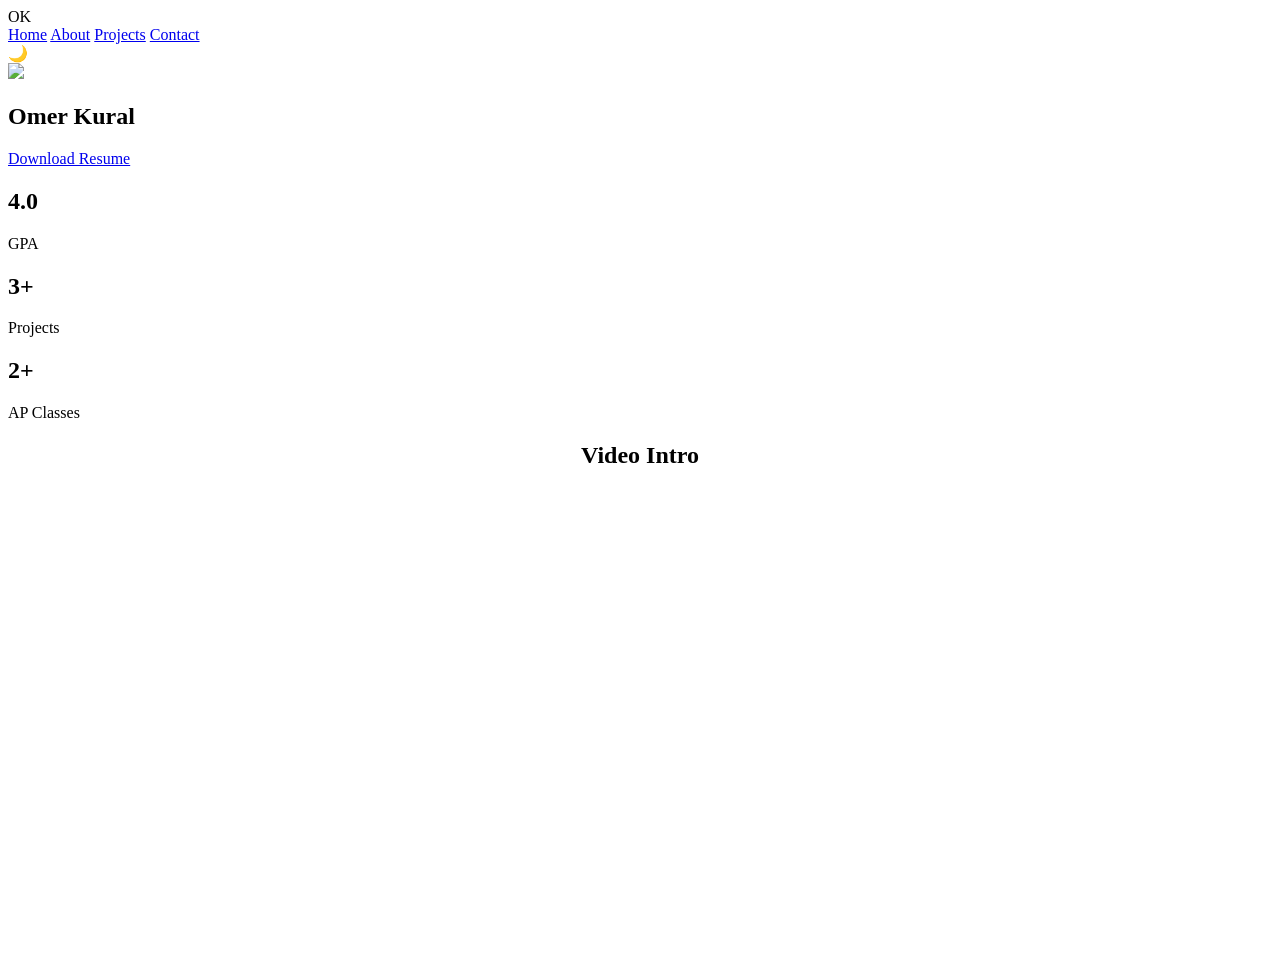
==== index.html @ bfbc369b "Create index.html" ====
<!DOCTYPE html>
<html lang="en">
<head>
<meta charset="UTF-8">
<meta name="viewport" content="width=device-width, initial-scale=1.0">
<title>Omer Kural | Portfolio</title>
<link rel="stylesheet" href="style.css">
<script src="https://cdn.jsdelivr.net/npm/chart.js"></script>
</head>

<body>

<nav>
  <div class="logo">OK</div>
  <div class="links">
    <a href="index.html">Home</a>
    <a href="about.html">About</a>
    <a href="projects.html">Projects</a>
    <a href="contact.html">Contact</a>
  </div>
  <div class="toggle" onclick="toggleMode()">🌙</div>
</nav>

<section class="hero">
  <img src="https://via.placeholder.com/150">
  <h1>Omer Kural</h1>
  <p id="typing"></p>
  <a href="resume.pdf" class="btn">Download Resume</a>
</section>

<section class="parallax"></section>

<section class="stats">
  <div><h2>4.0</h2><p>GPA</p></div>
  <div><h2>3+</h2><p>Projects</p></div>
  <div><h2>2+</h2><p>AP Classes</p></div>
</section>

<section>
  <h2 style="text-align:center;">Video Intro</h2>
  <div style="display:flex; justify-content:center;">
    <iframe width="560" height="315" src="https://www.youtube.com/embed/YOUR_VIDEO_ID" frameborder="0" allowfullscreen></iframe>
  </div>
</section>

<section>
  <canvas id="chart"></canvas>
</section>

<script src="script.js"></script>
</body>
</html>
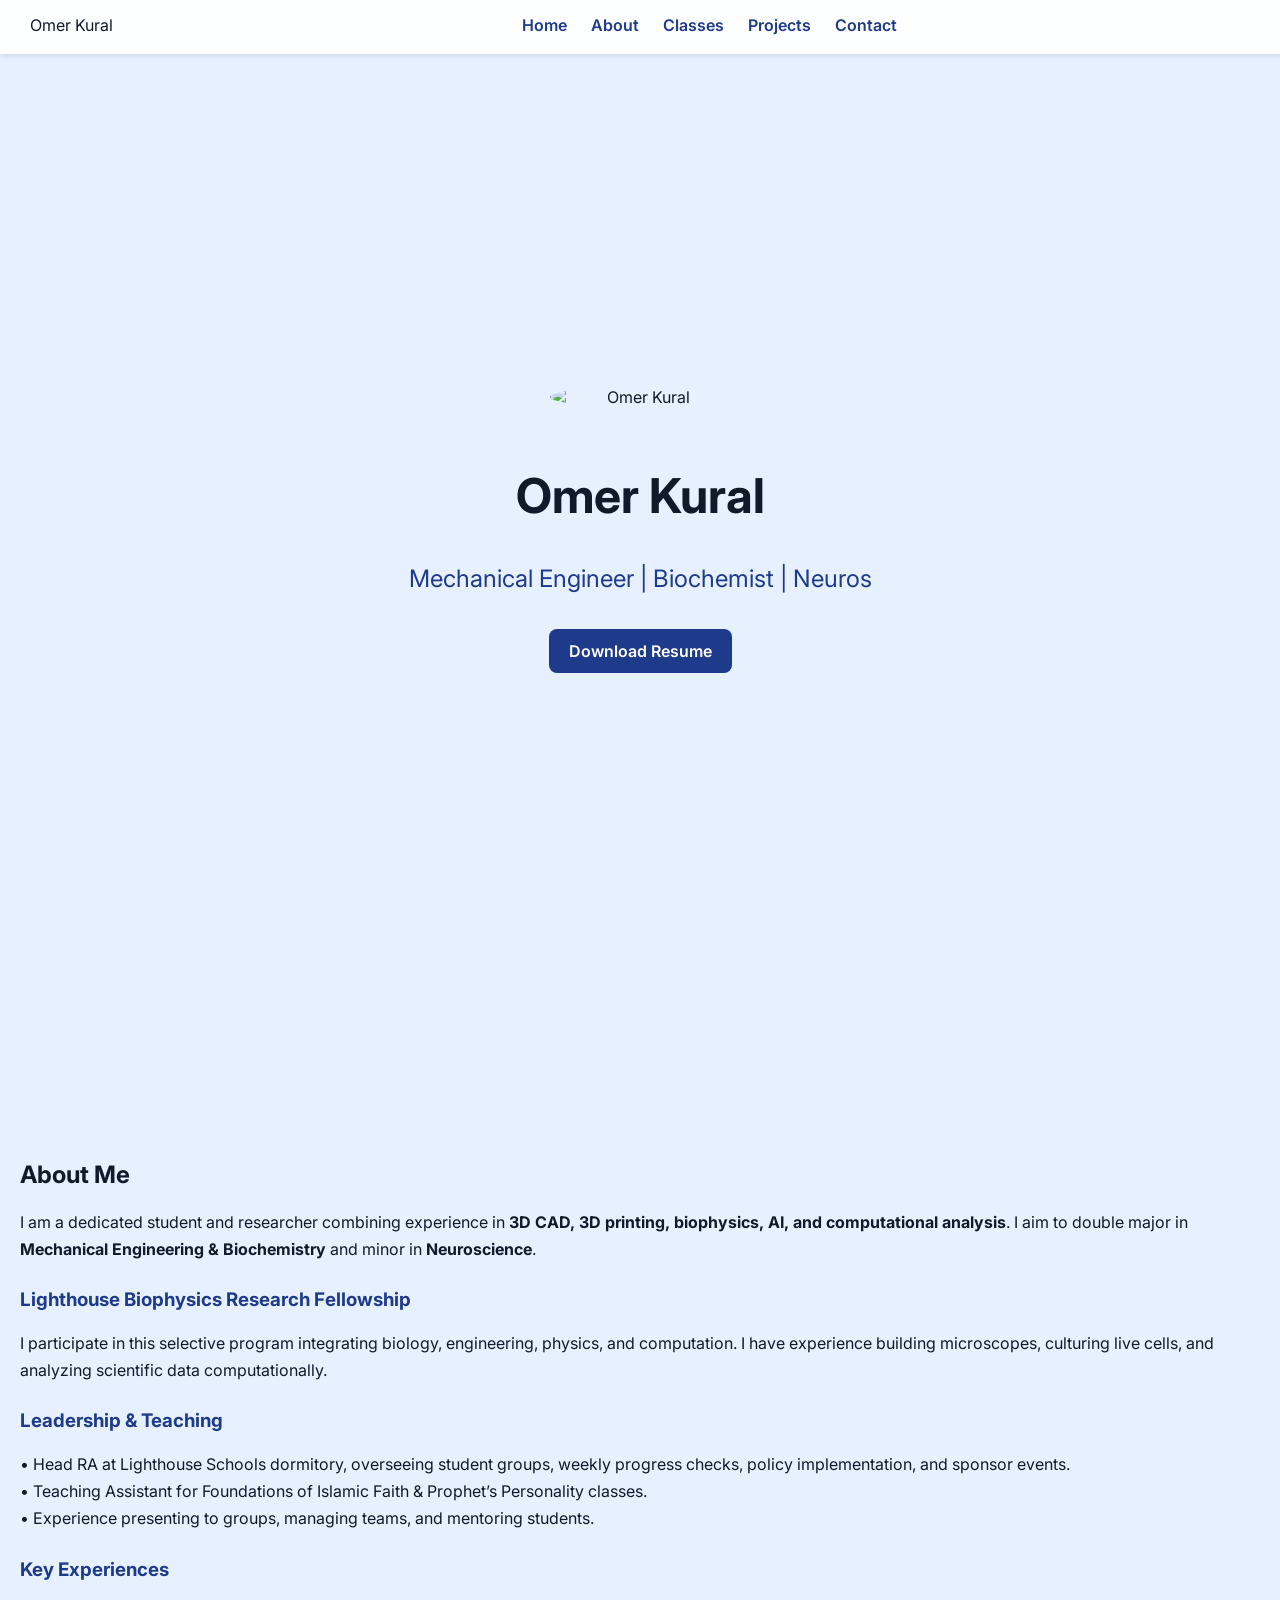
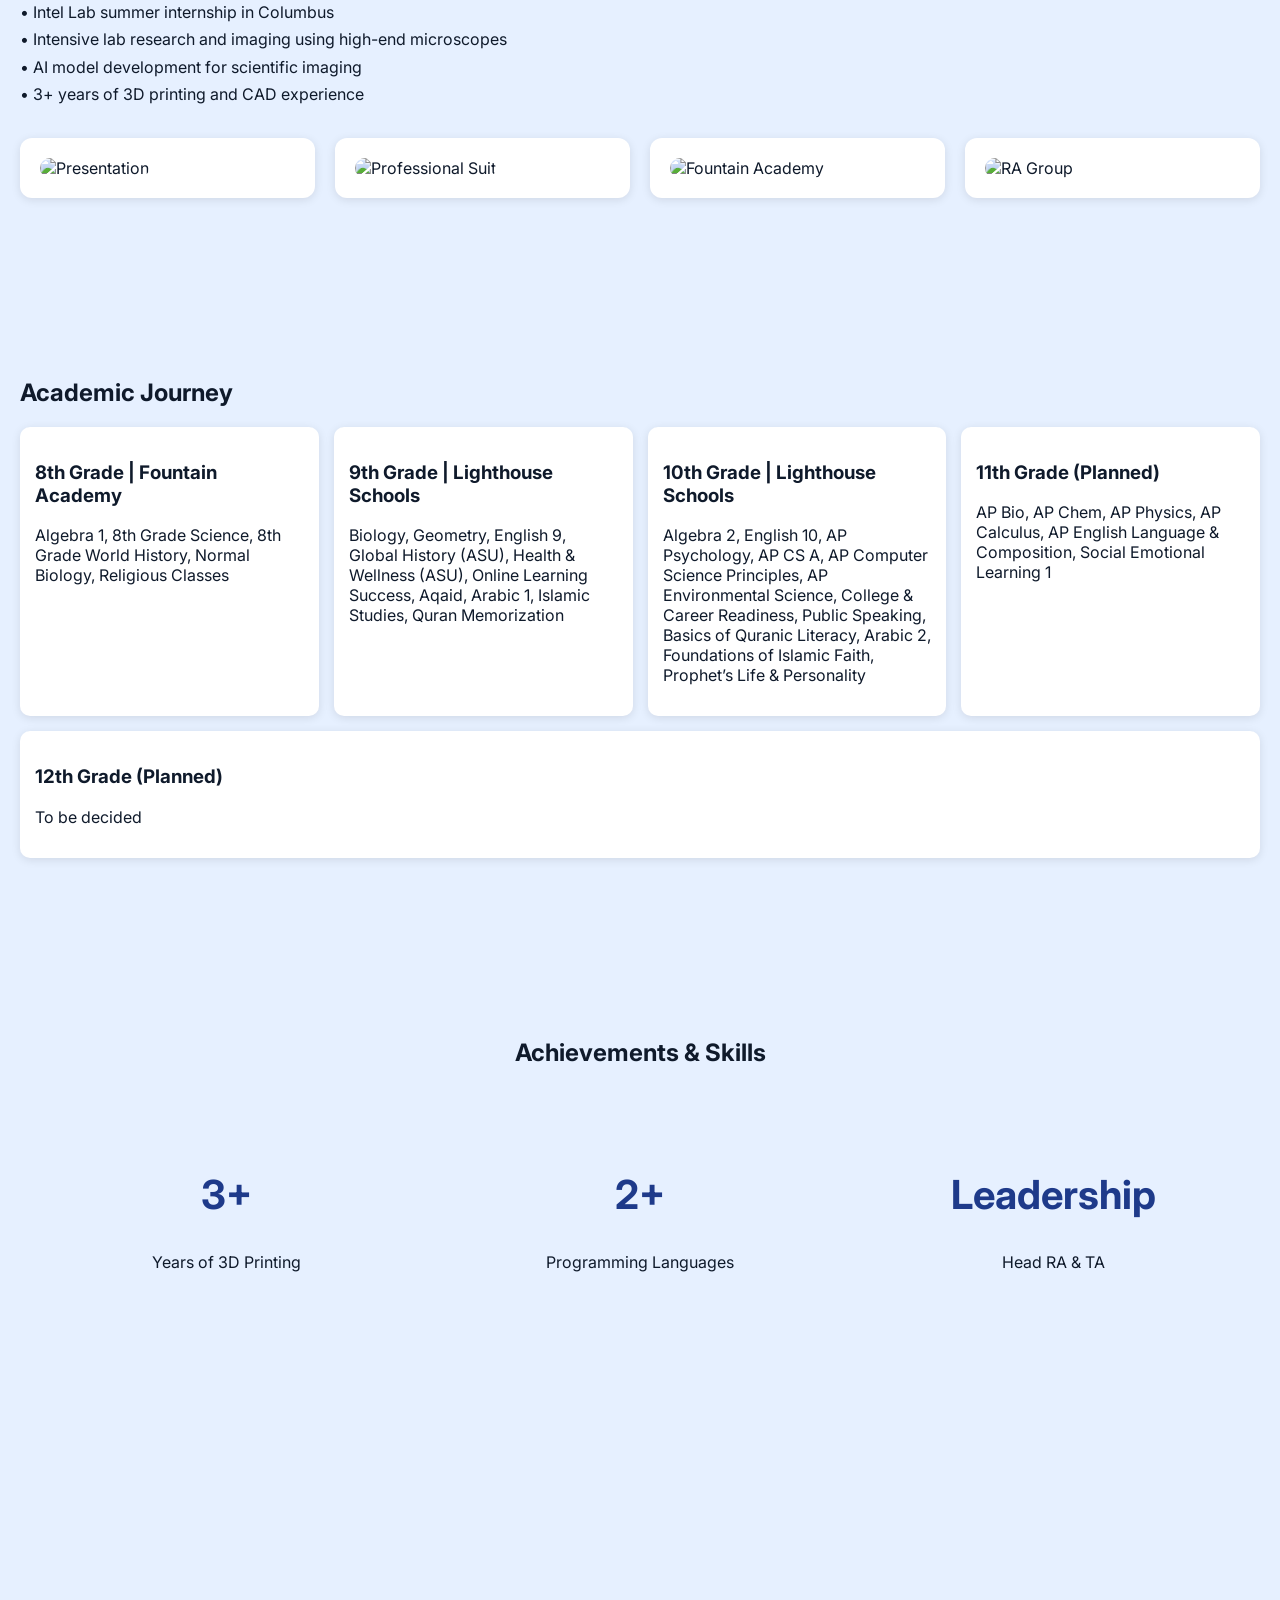
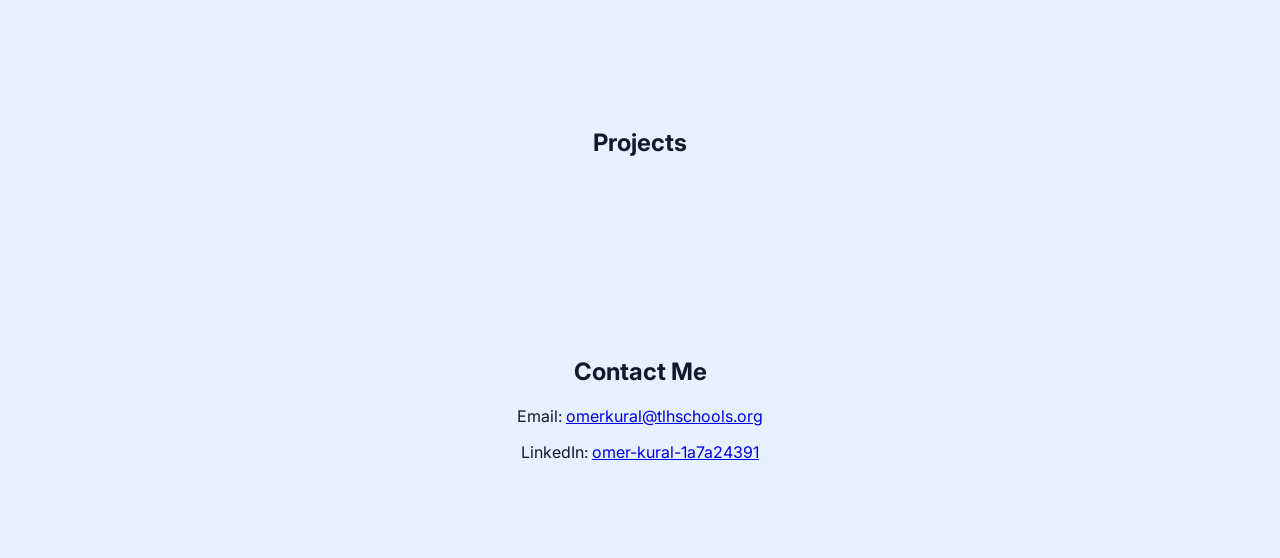
==== commit be5a0470: "Update index.html" ====
--- a/index.html
+++ b/index.html
@@ -4,49 +4,196 @@
 <meta charset="UTF-8">
 <meta name="viewport" content="width=device-width, initial-scale=1.0">
 <title>Omer Kural | Portfolio</title>
-<link rel="stylesheet" href="style.css">
+
+<!-- Google Fonts -->
+<link href="https://fonts.googleapis.com/css2?family=Inter:wght@400;600;800&display=swap" rel="stylesheet">
+
+<!-- Chart.js -->
 <script src="https://cdn.jsdelivr.net/npm/chart.js"></script>
+
+<style>
+:root {
+    --bg:#e6f0ff;
+    --text:#0f1a2b;
+    --accent:#1e3a8a;
+}
+body{margin:0;font-family:'Inter',sans-serif;background:var(--bg);color:var(--text);scroll-behavior:smooth;}
+section{padding:80px 20px;scroll-snap-align:start;}
+html{scroll-snap-type:y mandatory;}
+
+/* NAVBAR */
+nav{position:fixed;width:100%;display:flex;justify-content:space-between;padding:15px 30px;background:rgba(255,255,255,0.95);backdrop-filter:blur(10px);z-index:1000;box-shadow:0 2px 5px rgba(0,0,0,0.1);}
+nav .links a{margin-left:20px;color:var(--accent);text-decoration:none;font-weight:600;transition:0.3s;}
+nav .links a:hover{color:#0f1a2b;}
+nav .toggle{cursor:pointer;font-size:1.2em;}
+
+/* HERO */
+.hero{height:100vh;display:flex;flex-direction:column;justify-content:center;align-items:center;text-align:center;}
+.hero img{width:180px;border-radius:50%;margin-bottom:20px;animation: float 4s ease-in-out infinite;}
+@keyframes float{0%,100%{transform:translateY(0);}50%{transform:translateY(-15px);}}
+.hero h1{font-size:3em;margin-bottom:15px;}
+.hero p{font-size:1.5em;color:var(--accent);margin-bottom:25px;min-height:40px;}
+
+/* BUTTON */
+.btn{background:var(--accent);padding:12px 20px;border-radius:8px;color:white;text-decoration:none;font-weight:600;transition:0.3s;}
+.btn:hover{transform:scale(1.05);}
+
+/* ABOUT / ESSAY */
+.about p{margin:15px 0;line-height:1.7;}
+.about h3{margin-top:25px;color:var(--accent);}
+
+/* STATS */
+.stats{display:flex;justify-content:space-around;text-align:center;padding:50px 0;}
+.stats div{flex:1;}
+.stats h2{font-size:2.5em;color:var(--accent);}
+
+/* CLASSES */
+.classes{display:flex;flex-wrap:wrap;gap:15px;}
+.classes div{background:white;padding:15px;border-radius:10px;flex:1;min-width:250px;box-shadow:0 2px 10px rgba(0,0,0,0.1);}
+
+/* PROJECTS */
+.projects{display:grid;grid-template-columns:repeat(auto-fit,minmax(250px,1fr));gap:20px;}
+.project{background:white;border-radius:12px;padding:20px;box-shadow:0 2px 10px rgba(0,0,0,0.1);transition:0.3s;}
+.project:hover{transform:scale(1.03);}
+
+/* IMAGES PARALLAX */
+.parallax{background-size:cover;height:60vh;border-radius:12px;margin:50px 0;}
+
+/* MOBILE */
+@media(max-width:768px){ .stats{flex-direction:column;gap:20px;} .hero h1{font-size:2.2em;} .hero p{font-size:1.2em;} }
+</style>
 </head>
-
 <body>
 
+<!-- NAVBAR -->
 <nav>
-  <div class="logo">OK</div>
-  <div class="links">
-    <a href="index.html">Home</a>
-    <a href="about.html">About</a>
-    <a href="projects.html">Projects</a>
-    <a href="contact.html">Contact</a>
-  </div>
-  <div class="toggle" onclick="toggleMode()">🌙</div>
+    <div class="logo">Omer Kural</div>
+    <div class="links">
+        <a href="#hero">Home</a>
+        <a href="#about">About</a>
+        <a href="#classes">Classes</a>
+        <a href="#projects">Projects</a>
+        <a href="#contact">Contact</a>
+    </div>
+    <div class="toggle" onclick="toggleMode()">🌙</div>
 </nav>
 
-<section class="hero">
-  <img src="https://via.placeholder.com/150">
-  <h1>Omer Kural</h1>
-  <p id="typing"></p>
-  <a href="resume.pdf" class="btn">Download Resume</a>
+<!-- HERO -->
+<section class="hero" id="hero">
+    <img src="https://raw.githubusercontent.com/YOUR_USERNAME/YOUR_REPO/main/OmerAtIowaCapitol(GoodProfileIntroductionPicture).jpg" alt="Omer Kural">
+    <h1>Omer Kural</h1>
+    <p id="typing"></p>
+    <a href="resume.pdf" class="btn" download>Download Resume</a>
 </section>
 
-<section class="parallax"></section>
+<!-- ABOUT -->
+<section class="about" id="about">
+    <h2>About Me</h2>
+    <p>I am a dedicated student and researcher combining experience in <strong>3D CAD, 3D printing, biophysics, AI, and computational analysis</strong>. I aim to double major in <strong>Mechanical Engineering & Biochemistry</strong> and minor in <strong>Neuroscience</strong>.</p>
 
-<section class="stats">
-  <div><h2>4.0</h2><p>GPA</p></div>
-  <div><h2>3+</h2><p>Projects</p></div>
-  <div><h2>2+</h2><p>AP Classes</p></div>
+    <h3>Lighthouse Biophysics Research Fellowship</h3>
+    <p>I participate in this selective program integrating biology, engineering, physics, and computation. I have experience building microscopes, culturing live cells, and analyzing scientific data computationally.</p>
+
+    <h3>Leadership & Teaching</h3>
+    <p>• Head RA at Lighthouse Schools dormitory, overseeing student groups, weekly progress checks, policy implementation, and sponsor events.<br>
+       • Teaching Assistant for Foundations of Islamic Faith & Prophet’s Personality classes.<br>
+       • Experience presenting to groups, managing teams, and mentoring students.</p>
+
+    <h3>Key Experiences</h3>
+    <p>• Intel Lab summer internship in Columbus<br>
+       • Intensive lab research and imaging using high-end microscopes<br>
+       • AI model development for scientific imaging<br>
+       • 3+ years of 3D printing and CAD experience</p>
+
+    <!-- Example image gallery -->
+    <div class="projects" style="margin-top:30px;">
+        <div class="project"><img src="https://raw.githubusercontent.com/YOUR_USERNAME/YOUR_REPO/main/OmerGivingPresentationofTheLighthouseSchools.mp4" alt="Presentation" style="width:100%;border-radius:12px;"></div>
+        <div class="project"><img src="https://raw.githubusercontent.com/YOUR_USERNAME/YOUR_REPO/main/Omer,InaSuit,inhishome.jpg" alt="Professional Suit" style="width:100%;border-radius:12px;"></div>
+        <div class="project"><img src="https://raw.githubusercontent.com/YOUR_USERNAME/YOUR_REPO/main/OmerAtFountainAcademy#2.jpg" alt="Fountain Academy" style="width:100%;border-radius:12px;"></div>
+        <div class="project"><img src="https://raw.githubusercontent.com/YOUR_USERNAME/YOUR_REPO/main/OmerWithHisRAGroup#2.jpg" alt="RA Group" style="width:100%;border-radius:12px;"></div>
+    </div>
 </section>
 
-<section>
-  <h2 style="text-align:center;">Video Intro</h2>
-  <div style="display:flex; justify-content:center;">
-    <iframe width="560" height="315" src="https://www.youtube.com/embed/YOUR_VIDEO_ID" frameborder="0" allowfullscreen></iframe>
-  </div>
+<!-- CLASSES -->
+<section id="classes">
+    <h2>Academic Journey</h2>
+    <div class="classes">
+        <div>
+            <h3>8th Grade | Fountain Academy</h3>
+            <p>Algebra 1, 8th Grade Science, 8th Grade World History, Normal Biology, Religious Classes</p>
+        </div>
+        <div>
+            <h3>9th Grade | Lighthouse Schools</h3>
+            <p>Biology, Geometry, English 9, Global History (ASU), Health & Wellness (ASU), Online Learning Success, Aqaid, Arabic 1, Islamic Studies, Quran Memorization</p>
+        </div>
+        <div>
+            <h3>10th Grade | Lighthouse Schools</h3>
+            <p>Algebra 2, English 10, AP Psychology, AP CS A, AP Computer Science Principles, AP Environmental Science, College & Career Readiness, Public Speaking, Basics of Quranic Literacy, Arabic 2, Foundations of Islamic Faith, Prophet’s Life & Personality</p>
+        </div>
+        <div>
+            <h3>11th Grade (Planned)</h3>
+            <p>AP Bio, AP Chem, AP Physics, AP Calculus, AP English Language & Composition, Social Emotional Learning 1</p>
+        </div>
+        <div>
+            <h3>12th Grade (Planned)</h3>
+            <p>To be decided</p>
+        </div>
+    </div>
 </section>
 
-<section>
-  <canvas id="chart"></canvas>
+<!-- STATS -->
+<section id="stats">
+    <h2 style="text-align:center;">Achievements & Skills</h2>
+    <div class="stats">
+        <div><h2>3+</h2><p>Years of 3D Printing</p></div>
+        <div><h2>2+</h2><p>Programming Languages</p></div>
+        <div><h2>Leadership</h2><p>Head RA & TA</p></div>
+    </div>
+    <canvas id="chart" style="max-width:600px; margin:30px auto; display:block;"></canvas>
 </section>
 
-<script src="script.js"></script>
+<!-- PROJECTS -->
+<section id="projects">
+    <h2 style="text-align:center;">Projects</h2>
+    <div class="projects" id="repoList"></div>
+</section>
+
+<!-- CONTACT -->
+<section id="contact">
+    <h2 style="text-align:center;">Contact Me</h2>
+    <p style="text-align:center;">Email: <a href="mailto:omerkural@tlhschools.org">omerkural@tlhschools.org</a></p>
+    <p style="text-align:center;">LinkedIn: <a href="https://www.linkedin.com/in/omer-kural-1a7a24391/" target="_blank">omer-kural-1a7a24391</a></p>
+</section>
+
+<script>
+// DARK MODE TOGGLE
+function toggleMode(){ document.body.classList.toggle("light"); }
+
+// TYPING ANIMATION
+const text="Mechanical Engineer | Biochemist | Neuroscience Enthusiast | RA & TA Leader";
+let i=0;
+function typeEffect(){ if(i<text.length){ document.getElementById("typing").innerHTML+=text.charAt(i); i++; setTimeout(typeEffect,50); } }
+typeEffect();
+
+// GPA / Skills Chart
+const ctx=document.getElementById('chart');
+if(ctx){
+  new Chart(ctx,{type:'line',data:{labels:['8th','9th','10th','11th','12th'],datasets:[{label:'Progress',data:[1,2,3,4,5],borderColor:'#1e3a8a',borderWidth:3,fill:false}]},options:{responsive:true,plugins:{legend:{display:false}}}});
+}
+
+// Fetch GitHub projects (replace YOUR_USERNAME with your GitHub username)
+fetch("https://api.github.com/users/YOUR_USERNAME/repos")
+.then(res=>res.json())
+.then(data=>{
+  const container=document.getElementById("repoList");
+  data.slice(0,6).forEach(repo=>{
+    const div=document.createElement("div");
+    div.className="project";
+    div.innerHTML=`<h3>${repo.name}</h3><p>${repo.description||"No description"}</p><a href="${repo.html_url}" target="_blank" class="btn">View</a>`;
+    container.appendChild(div);
+  });
+});
+</script>
+
 </body>
 </html>
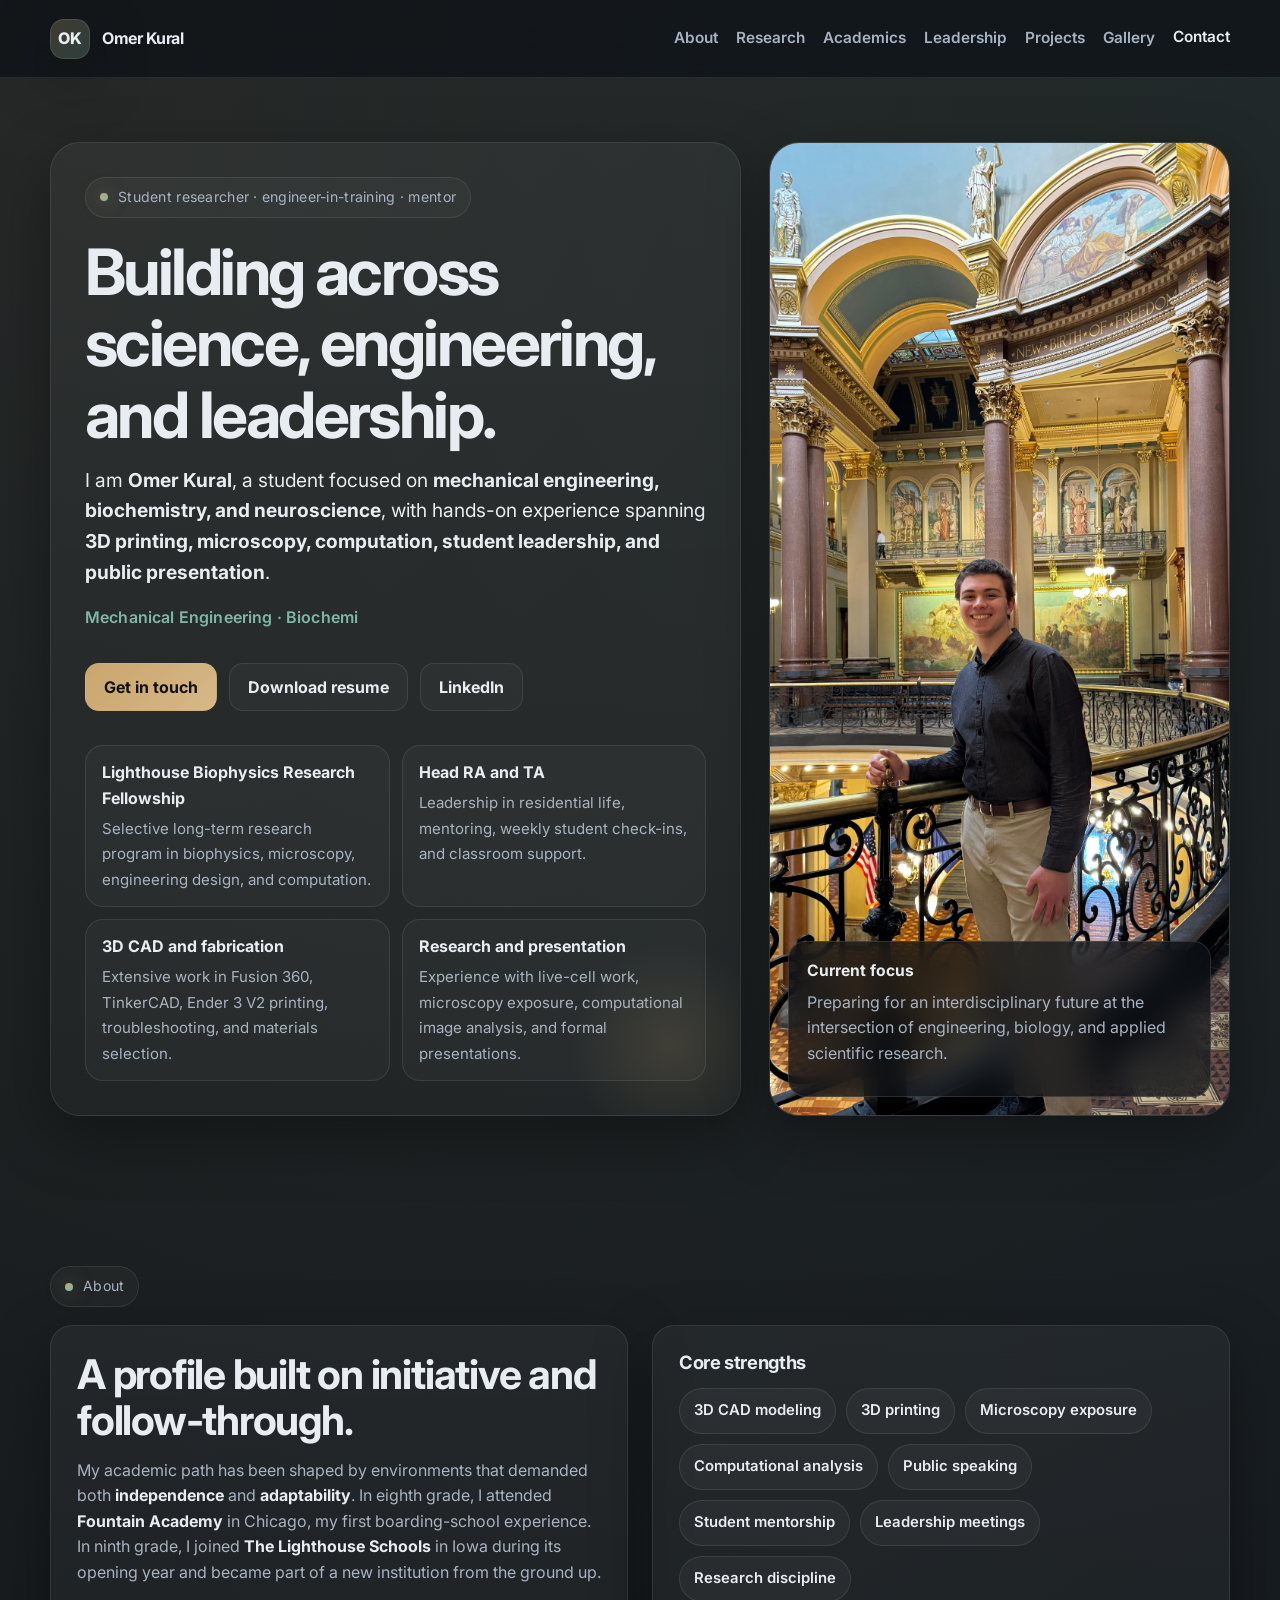
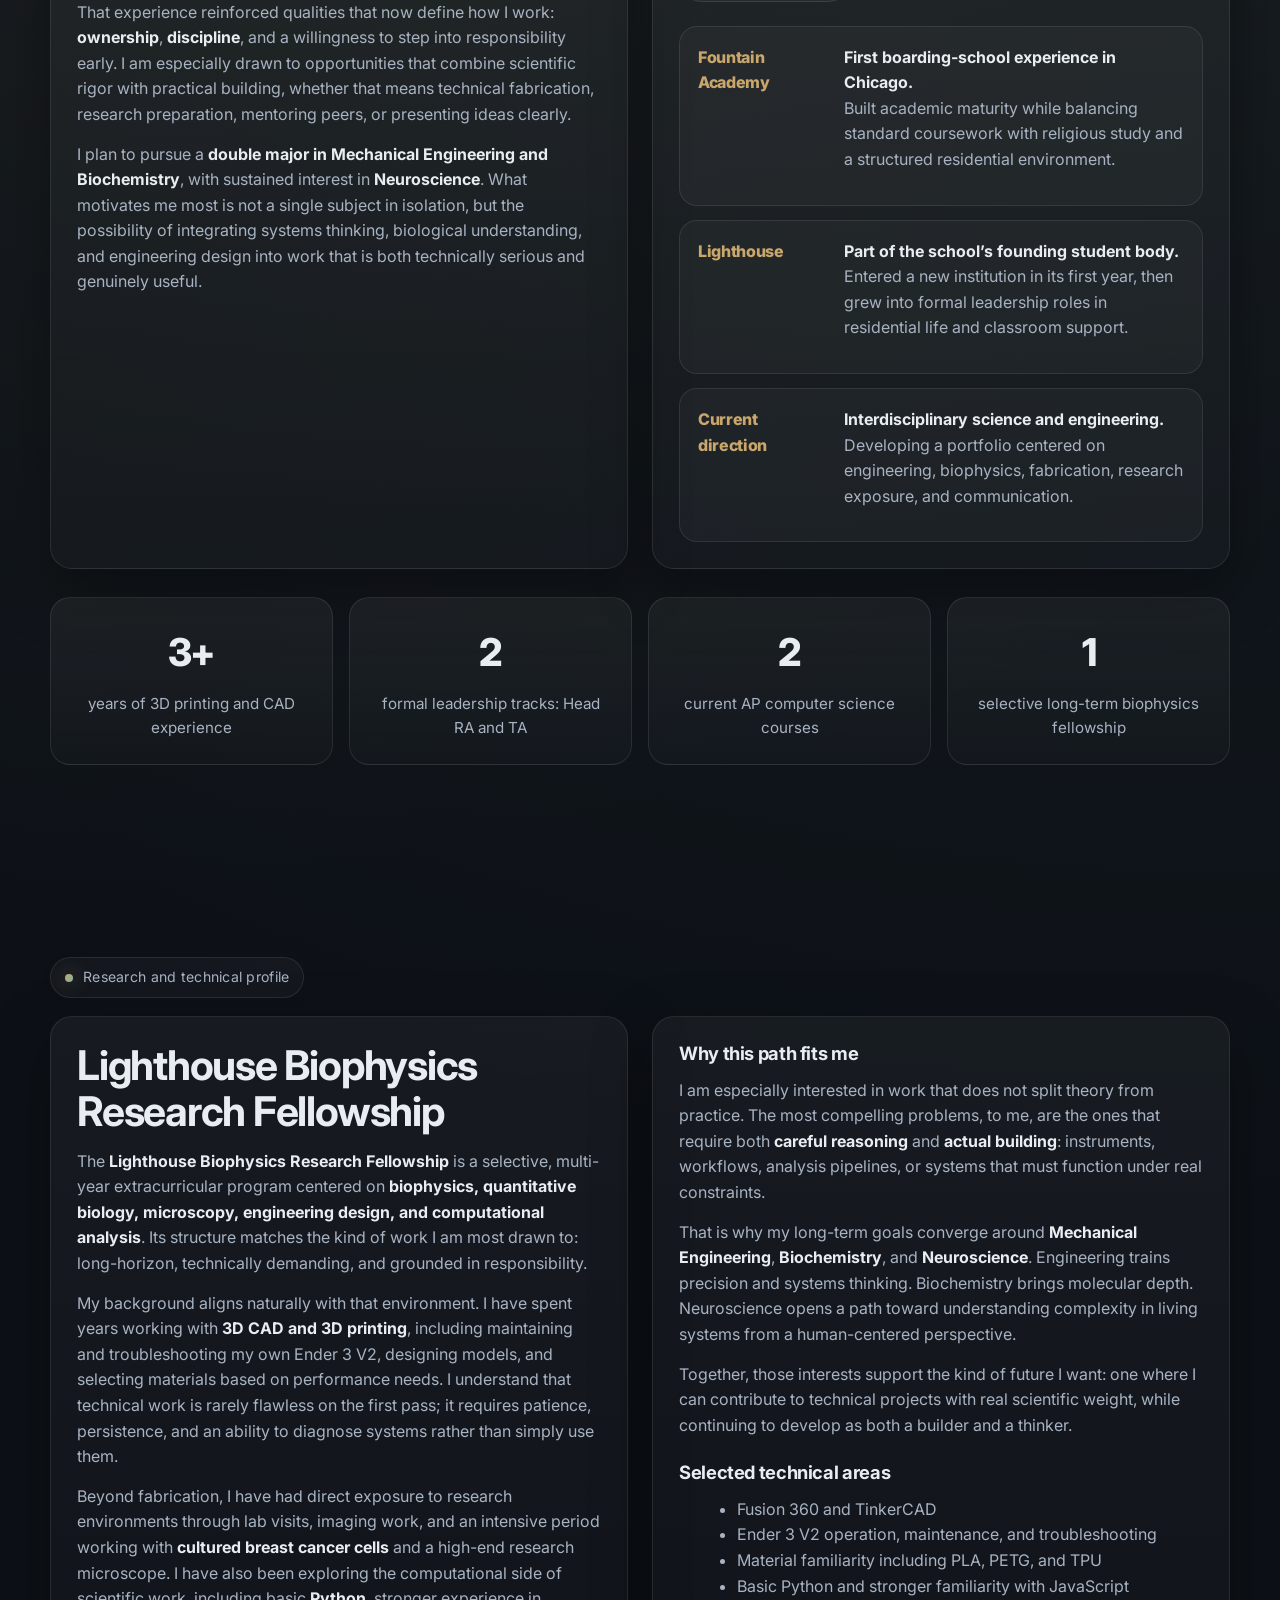
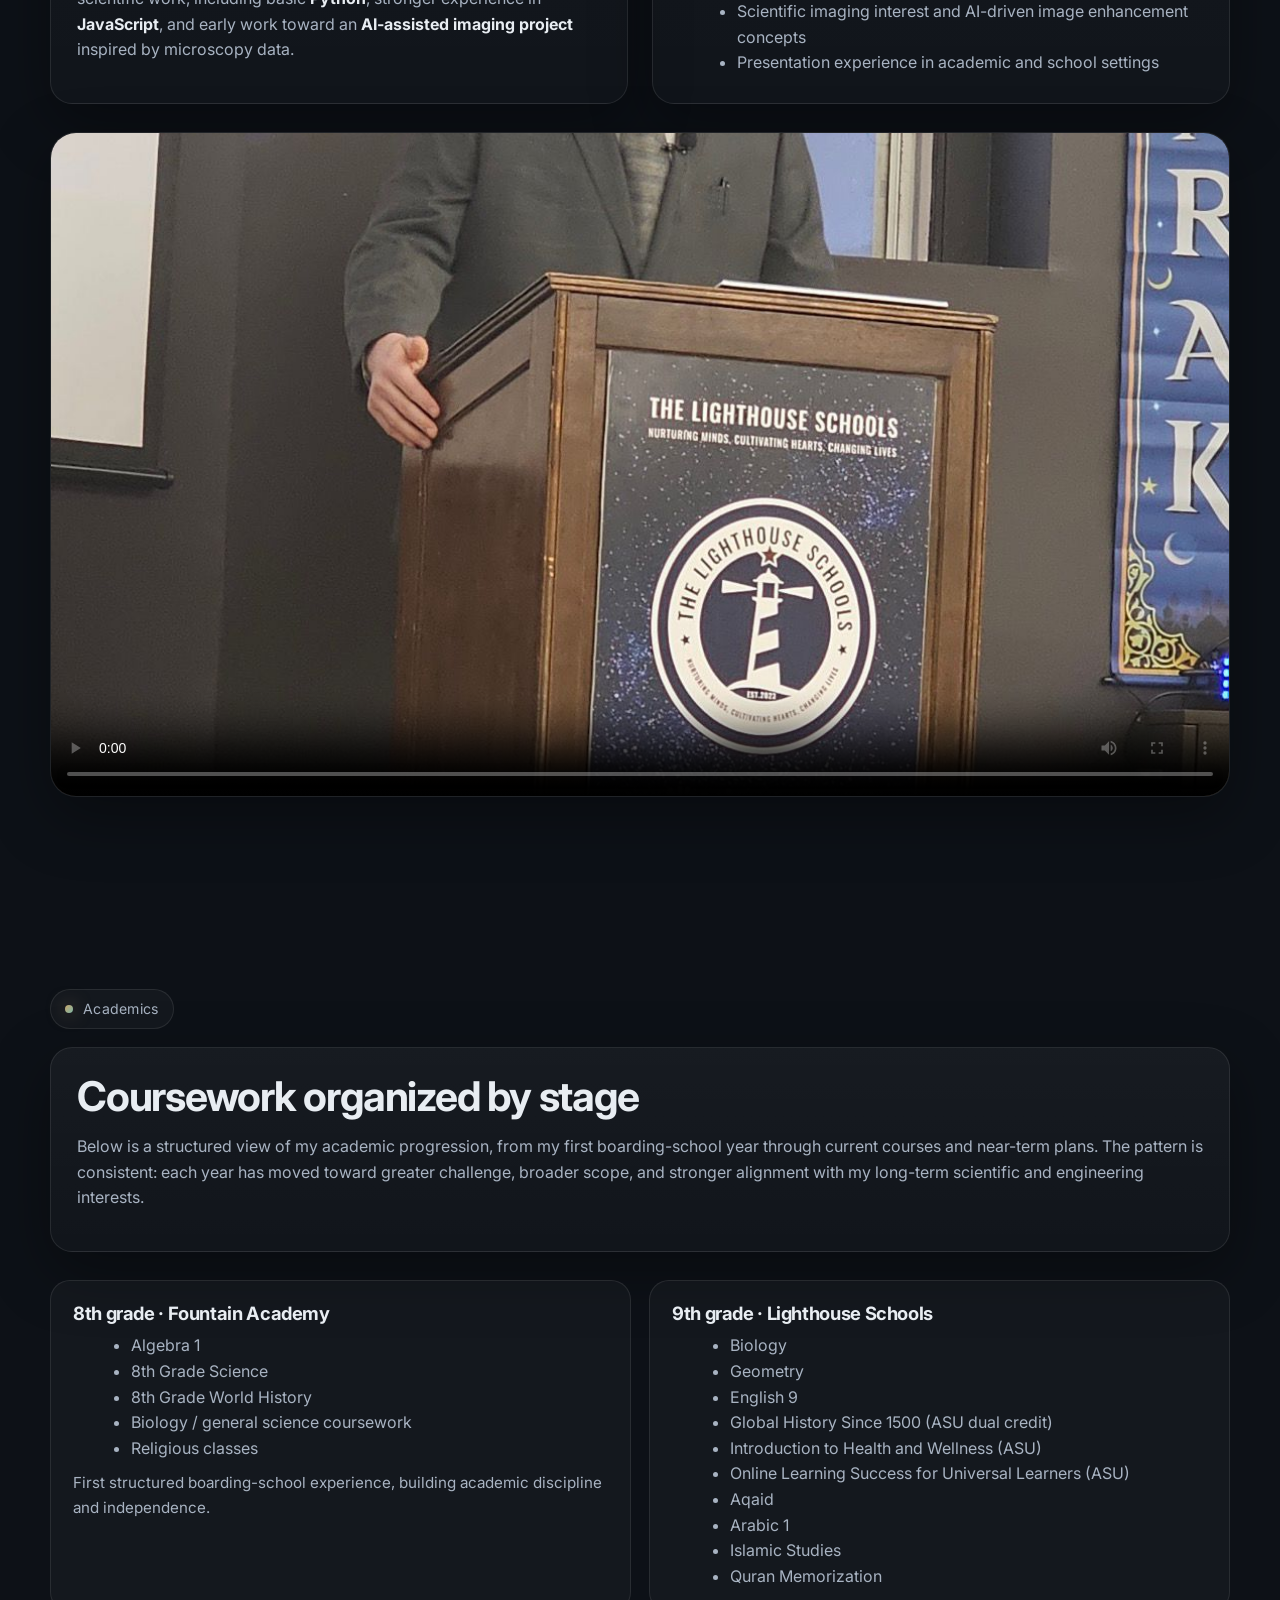
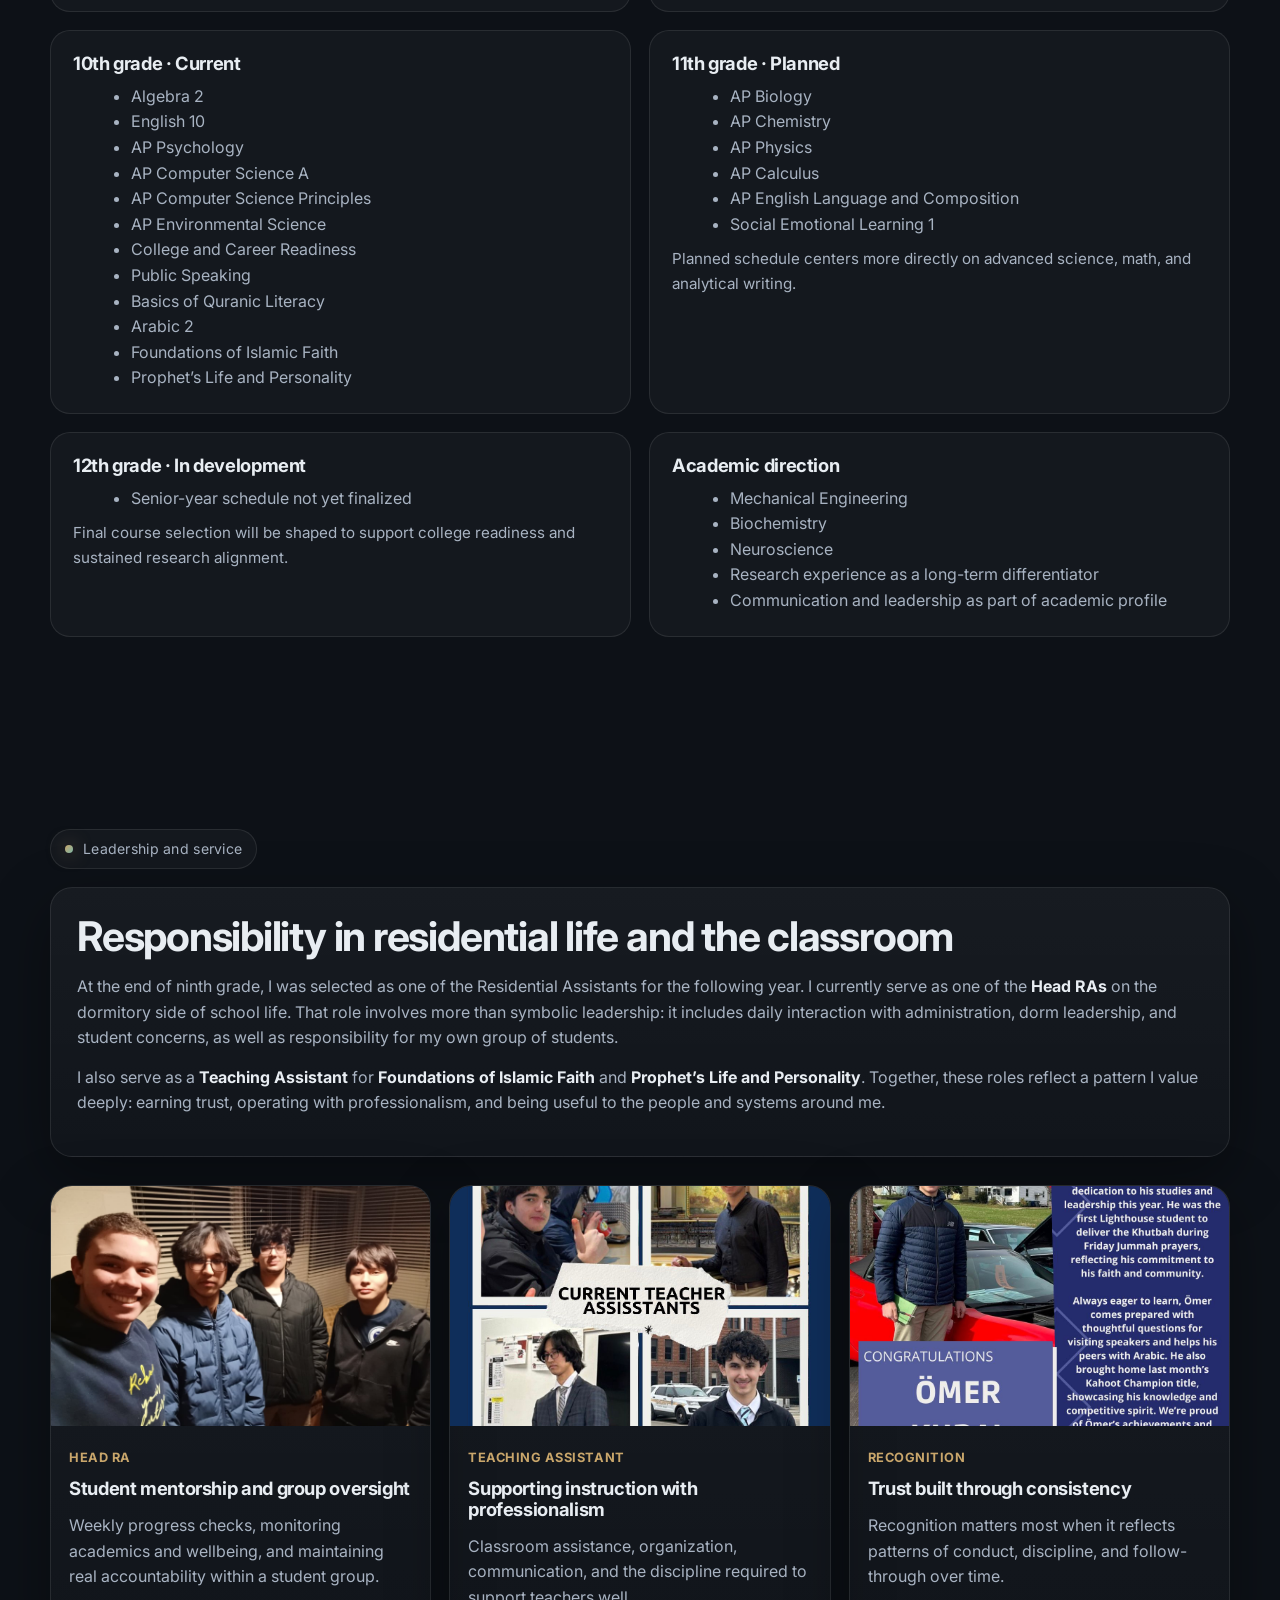
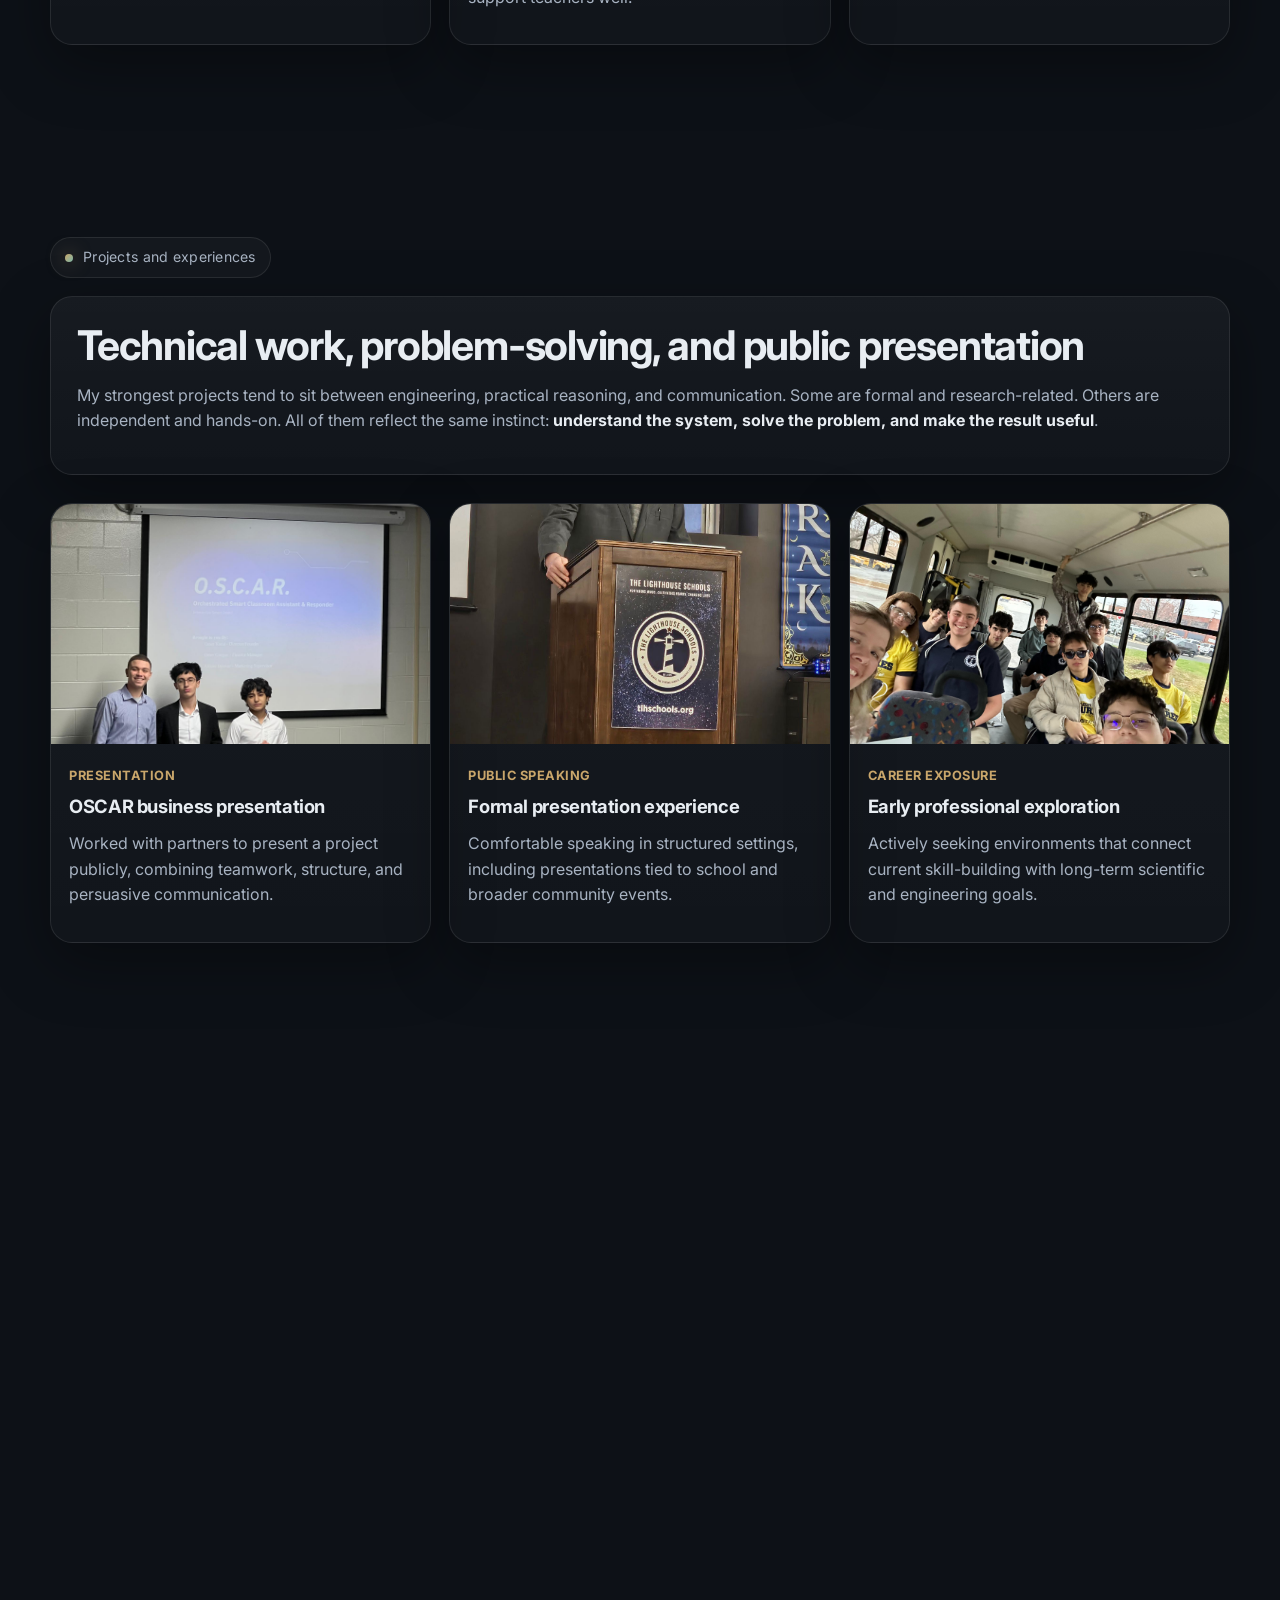
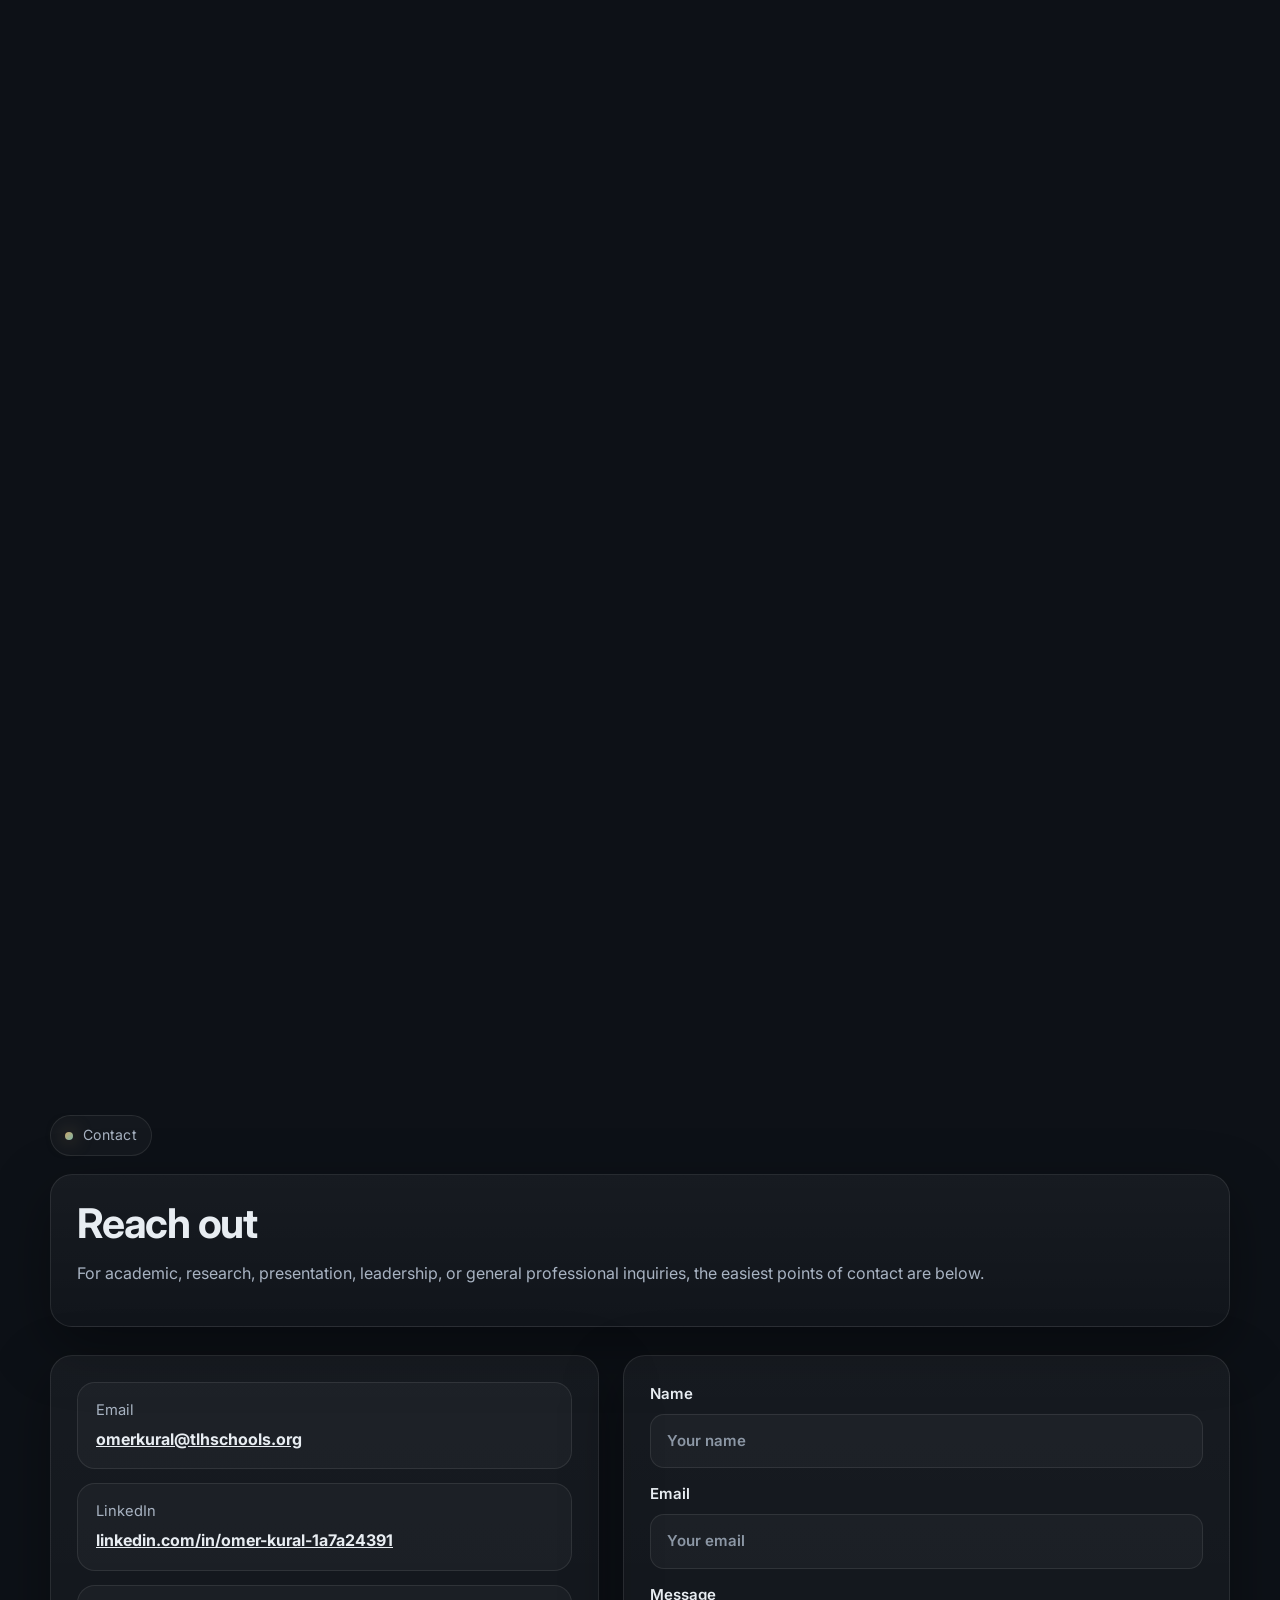
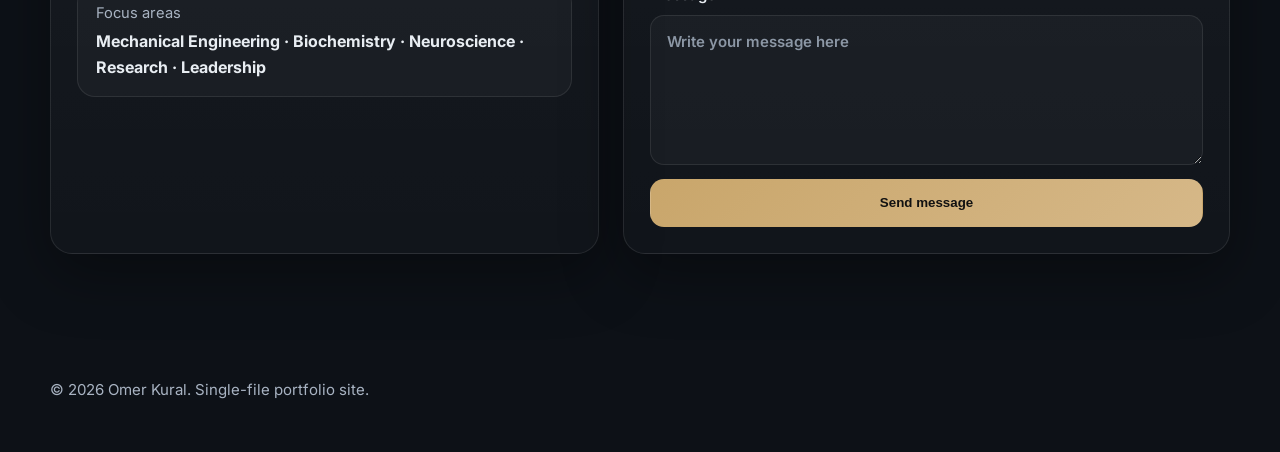
==== commit f788c8db: "Update index.html" ====
--- a/index.html
+++ b/index.html
@@ -1,199 +1,1192 @@
 <!DOCTYPE html>
 <html lang="en">
 <head>
-<meta charset="UTF-8">
-<meta name="viewport" content="width=device-width, initial-scale=1.0">
-<title>Omer Kural | Portfolio</title>
-
-<!-- Google Fonts -->
-<link href="https://fonts.googleapis.com/css2?family=Inter:wght@400;600;800&display=swap" rel="stylesheet">
-
-<!-- Chart.js -->
-<script src="https://cdn.jsdelivr.net/npm/chart.js"></script>
-
-<style>
-:root {
-    --bg:#e6f0ff;
-    --text:#0f1a2b;
-    --accent:#1e3a8a;
-}
-body{margin:0;font-family:'Inter',sans-serif;background:var(--bg);color:var(--text);scroll-behavior:smooth;}
-section{padding:80px 20px;scroll-snap-align:start;}
-html{scroll-snap-type:y mandatory;}
-
-/* NAVBAR */
-nav{position:fixed;width:100%;display:flex;justify-content:space-between;padding:15px 30px;background:rgba(255,255,255,0.95);backdrop-filter:blur(10px);z-index:1000;box-shadow:0 2px 5px rgba(0,0,0,0.1);}
-nav .links a{margin-left:20px;color:var(--accent);text-decoration:none;font-weight:600;transition:0.3s;}
-nav .links a:hover{color:#0f1a2b;}
-nav .toggle{cursor:pointer;font-size:1.2em;}
-
-/* HERO */
-.hero{height:100vh;display:flex;flex-direction:column;justify-content:center;align-items:center;text-align:center;}
-.hero img{width:180px;border-radius:50%;margin-bottom:20px;animation: float 4s ease-in-out infinite;}
-@keyframes float{0%,100%{transform:translateY(0);}50%{transform:translateY(-15px);}}
-.hero h1{font-size:3em;margin-bottom:15px;}
-.hero p{font-size:1.5em;color:var(--accent);margin-bottom:25px;min-height:40px;}
-
-/* BUTTON */
-.btn{background:var(--accent);padding:12px 20px;border-radius:8px;color:white;text-decoration:none;font-weight:600;transition:0.3s;}
-.btn:hover{transform:scale(1.05);}
-
-/* ABOUT / ESSAY */
-.about p{margin:15px 0;line-height:1.7;}
-.about h3{margin-top:25px;color:var(--accent);}
-
-/* STATS */
-.stats{display:flex;justify-content:space-around;text-align:center;padding:50px 0;}
-.stats div{flex:1;}
-.stats h2{font-size:2.5em;color:var(--accent);}
-
-/* CLASSES */
-.classes{display:flex;flex-wrap:wrap;gap:15px;}
-.classes div{background:white;padding:15px;border-radius:10px;flex:1;min-width:250px;box-shadow:0 2px 10px rgba(0,0,0,0.1);}
-
-/* PROJECTS */
-.projects{display:grid;grid-template-columns:repeat(auto-fit,minmax(250px,1fr));gap:20px;}
-.project{background:white;border-radius:12px;padding:20px;box-shadow:0 2px 10px rgba(0,0,0,0.1);transition:0.3s;}
-.project:hover{transform:scale(1.03);}
-
-/* IMAGES PARALLAX */
-.parallax{background-size:cover;height:60vh;border-radius:12px;margin:50px 0;}
-
-/* MOBILE */
-@media(max-width:768px){ .stats{flex-direction:column;gap:20px;} .hero h1{font-size:2.2em;} .hero p{font-size:1.2em;} }
-</style>
+  <meta charset="UTF-8" />
+  <meta name="viewport" content="width=device-width, initial-scale=1.0" />
+  <title>Omer Kural | Portfolio</title>
+  <meta name="description" content="Omer Kural — student researcher, engineer-in-training, Head RA, TA, and Lighthouse Biophysics Research Fellowship participant." />
+  <link rel="preconnect" href="https://fonts.googleapis.com">
+  <link rel="preconnect" href="https://fonts.gstatic.com" crossorigin>
+  <link href="https://fonts.googleapis.com/css2?family=Inter:wght@400;500;600;700;800&display=swap" rel="stylesheet">
+  <style>
+    :root {
+      --bg: #0d1117;
+      --bg-soft: #151b23;
+      --card: rgba(255,255,255,0.04);
+      --card-strong: rgba(255,255,255,0.07);
+      --text: #e8edf2;
+      --muted: #a8b3c2;
+      --line: rgba(255,255,255,0.09);
+      --accent: #c9a66b;
+      --accent-2: #7fb7a8;
+      --shadow: 0 20px 60px rgba(0,0,0,0.35);
+      --radius: 22px;
+      --max: 1180px;
+      --nav-h: 78px;
+    }
+
+    * { box-sizing: border-box; }
+    html { scroll-behavior: smooth; }
+    body {
+      margin: 0;
+      font-family: 'Inter', sans-serif;
+      background:
+        radial-gradient(circle at top left, rgba(201,166,107,0.10), transparent 25%),
+        radial-gradient(circle at top right, rgba(127,183,168,0.10), transparent 28%),
+        var(--bg);
+      color: var(--text);
+      line-height: 1.6;
+    }
+
+    img, video { max-width: 100%; display: block; }
+    a { color: inherit; }
+
+    .container {
+      width: min(var(--max), calc(100% - 32px));
+      margin: 0 auto;
+    }
+
+    .section {
+      padding: 96px 0;
+      scroll-margin-top: calc(var(--nav-h) + 18px);
+    }
+
+    .eyebrow {
+      display: inline-flex;
+      align-items: center;
+      gap: 10px;
+      padding: 8px 14px;
+      border: 1px solid var(--line);
+      border-radius: 999px;
+      background: rgba(255,255,255,0.03);
+      color: var(--muted);
+      font-size: 0.88rem;
+      letter-spacing: 0.02em;
+      margin-bottom: 18px;
+    }
+
+    .eyebrow::before {
+      content: "";
+      width: 8px;
+      height: 8px;
+      border-radius: 50%;
+      background: linear-gradient(135deg, var(--accent), var(--accent-2));
+      box-shadow: 0 0 18px rgba(201,166,107,0.55);
+    }
+
+    h1, h2, h3, h4 { line-height: 1.12; margin: 0 0 14px; }
+    h1 {
+      font-size: clamp(2.8rem, 5vw, 5.6rem);
+      letter-spacing: -0.04em;
+    }
+    h2 {
+      font-size: clamp(2rem, 3.2vw, 3.2rem);
+      letter-spacing: -0.03em;
+    }
+    h3 {
+      font-size: 1.15rem;
+      letter-spacing: -0.02em;
+    }
+
+    p { margin: 0 0 14px; color: var(--muted); }
+    strong { color: var(--text); }
+
+    .site-nav {
+      position: sticky;
+      top: 0;
+      z-index: 50;
+      height: var(--nav-h);
+      border-bottom: 1px solid var(--line);
+      backdrop-filter: blur(16px);
+      background: rgba(13,17,23,0.72);
+    }
+
+    .nav-inner {
+      height: 100%;
+      display: flex;
+      align-items: center;
+      justify-content: space-between;
+      gap: 16px;
+    }
+
+    .brand {
+      display: flex;
+      align-items: center;
+      gap: 12px;
+      text-decoration: none;
+      font-weight: 700;
+      letter-spacing: -0.02em;
+    }
+
+    .brand-mark {
+      width: 40px;
+      height: 40px;
+      display: grid;
+      place-items: center;
+      border-radius: 14px;
+      background: linear-gradient(135deg, rgba(201,166,107,0.25), rgba(127,183,168,0.25));
+      border: 1px solid rgba(255,255,255,0.10);
+      box-shadow: var(--shadow);
+      color: var(--text);
+      font-weight: 800;
+    }
+
+    .nav-links {
+      display: flex;
+      flex-wrap: wrap;
+      align-items: center;
+      justify-content: flex-end;
+      gap: 18px;
+    }
+
+    .nav-links a {
+      text-decoration: none;
+      color: var(--muted);
+      font-weight: 600;
+      font-size: 0.96rem;
+      transition: color .2s ease, transform .2s ease;
+    }
+
+    .nav-links a:hover,
+    .nav-links a.active {
+      color: var(--text);
+      transform: translateY(-1px);
+    }
+
+    .hero {
+      padding: 64px 0 54px;
+    }
+
+    .hero-grid {
+      display: grid;
+      grid-template-columns: 1.2fr 0.8fr;
+      gap: 28px;
+      align-items: stretch;
+    }
+
+    .hero-copy,
+    .hero-media {
+      background: linear-gradient(180deg, rgba(255,255,255,0.045), rgba(255,255,255,0.02));
+      border: 1px solid var(--line);
+      border-radius: 30px;
+      box-shadow: var(--shadow);
+    }
+
+    .hero-copy {
+      padding: 34px;
+      display: flex;
+      flex-direction: column;
+      justify-content: space-between;
+      min-height: 620px;
+      position: relative;
+      overflow: hidden;
+    }
+
+    .hero-copy::after {
+      content: "";
+      position: absolute;
+      inset: auto -40px -40px auto;
+      width: 220px;
+      height: 220px;
+      border-radius: 50%;
+      background: radial-gradient(circle, rgba(201,166,107,0.15), transparent 65%);
+      pointer-events: none;
+    }
+
+    .hero-subtitle {
+      font-size: clamp(1.08rem, 1.5vw, 1.28rem);
+      color: var(--text);
+      max-width: 720px;
+      margin-bottom: 18px;
+    }
+
+    .typing-line {
+      min-height: 34px;
+      font-size: 1rem;
+      color: var(--accent-2);
+      font-weight: 600;
+      margin-bottom: 24px;
+      letter-spacing: 0.01em;
+    }
+
+    .hero-actions {
+      display: flex;
+      flex-wrap: wrap;
+      gap: 12px;
+      margin: 18px 0 24px;
+    }
+
+    .btn {
+      display: inline-flex;
+      align-items: center;
+      justify-content: center;
+      gap: 10px;
+      min-height: 48px;
+      padding: 0 18px;
+      border-radius: 14px;
+      text-decoration: none;
+      font-weight: 700;
+      transition: transform .2s ease, background .2s ease, border-color .2s ease, color .2s ease;
+      cursor: pointer;
+      border: 1px solid transparent;
+    }
+
+    .btn:hover { transform: translateY(-2px); }
+
+    .btn-primary {
+      background: linear-gradient(135deg, var(--accent), #d6b888);
+      color: #111;
+    }
+
+    .btn-secondary {
+      background: rgba(255,255,255,0.03);
+      border-color: var(--line);
+      color: var(--text);
+    }
+
+    .hero-points {
+      display: grid;
+      grid-template-columns: repeat(2, minmax(0, 1fr));
+      gap: 12px;
+      margin-top: 10px;
+    }
+
+    .hero-point {
+      padding: 14px 16px;
+      border-radius: 18px;
+      background: rgba(255,255,255,0.03);
+      border: 1px solid var(--line);
+    }
+
+    .hero-point strong { display: block; margin-bottom: 4px; }
+    .hero-point span { color: var(--muted); font-size: 0.94rem; }
+
+    .hero-media {
+      overflow: hidden;
+      position: relative;
+      min-height: 620px;
+    }
+
+    .hero-media img {
+      width: 100%;
+      height: 100%;
+      object-fit: cover;
+      object-position: center top;
+    }
+
+    .hero-badge {
+      position: absolute;
+      left: 18px;
+      right: 18px;
+      bottom: 18px;
+      padding: 16px 18px;
+      border-radius: 18px;
+      backdrop-filter: blur(16px);
+      background: rgba(13,17,23,0.72);
+      border: 1px solid rgba(255,255,255,0.12);
+    }
+
+    .hero-badge strong {
+      display: block;
+      margin-bottom: 6px;
+      font-size: 0.98rem;
+    }
+
+    .grid-2 {
+      display: grid;
+      grid-template-columns: repeat(2, minmax(0, 1fr));
+      gap: 24px;
+    }
+
+    .card {
+      background: linear-gradient(180deg, rgba(255,255,255,0.045), rgba(255,255,255,0.02));
+      border: 1px solid var(--line);
+      border-radius: var(--radius);
+      padding: 26px;
+      box-shadow: var(--shadow);
+    }
+
+    .stats-grid {
+      display: grid;
+      grid-template-columns: repeat(4, minmax(0, 1fr));
+      gap: 16px;
+      margin-top: 28px;
+    }
+
+    .stat {
+      padding: 24px 20px;
+      border-radius: 20px;
+      background: linear-gradient(180deg, rgba(255,255,255,0.05), rgba(255,255,255,0.02));
+      border: 1px solid var(--line);
+      text-align: center;
+    }
+
+    .stat-number {
+      font-size: clamp(1.8rem, 3vw, 2.7rem);
+      font-weight: 800;
+      color: var(--text);
+      margin-bottom: 8px;
+      letter-spacing: -0.04em;
+    }
+
+    .stat-label {
+      color: var(--muted);
+      font-size: 0.95rem;
+    }
+
+    .pill-list {
+      display: flex;
+      flex-wrap: wrap;
+      gap: 10px;
+      margin-top: 16px;
+    }
+
+    .pill {
+      padding: 10px 14px;
+      border-radius: 999px;
+      background: rgba(255,255,255,0.04);
+      border: 1px solid var(--line);
+      color: var(--text);
+      font-size: 0.93rem;
+      font-weight: 600;
+    }
+
+    .timeline {
+      display: grid;
+      gap: 14px;
+      margin-top: 24px;
+    }
+
+    .timeline-item {
+      display: grid;
+      grid-template-columns: 130px 1fr;
+      gap: 16px;
+      padding: 18px;
+      border-radius: 18px;
+      background: rgba(255,255,255,0.03);
+      border: 1px solid var(--line);
+    }
+
+    .timeline-year {
+      color: var(--accent);
+      font-weight: 800;
+      letter-spacing: -0.02em;
+    }
+
+    .timeline-item ul,
+    .class-card ul,
+    .clean-list {
+      margin: 10px 0 0 18px;
+      color: var(--muted);
+    }
+
+    .class-grid {
+      display: grid;
+      grid-template-columns: repeat(2, minmax(0, 1fr));
+      gap: 18px;
+      margin-top: 28px;
+    }
+
+    .class-card {
+      padding: 22px;
+      border-radius: 20px;
+      background: rgba(255,255,255,0.03);
+      border: 1px solid var(--line);
+    }
+
+    .class-card h3 {
+      margin-bottom: 8px;
+      color: var(--text);
+    }
+
+    .class-note {
+      margin-top: 10px;
+      color: var(--muted);
+      font-size: 0.95rem;
+    }
+
+    .leadership-grid,
+    .project-grid,
+    .gallery-grid {
+      display: grid;
+      grid-template-columns: repeat(3, minmax(0, 1fr));
+      gap: 18px;
+      margin-top: 28px;
+    }
+
+    .project-card,
+    .gallery-card,
+    .lead-card {
+      overflow: hidden;
+      border-radius: 22px;
+      background: linear-gradient(180deg, rgba(255,255,255,0.045), rgba(255,255,255,0.02));
+      border: 1px solid var(--line);
+      box-shadow: var(--shadow);
+      transition: transform .25s ease, border-color .25s ease;
+    }
+
+    .project-card:hover,
+    .gallery-card:hover,
+    .lead-card:hover {
+      transform: translateY(-4px);
+      border-color: rgba(201,166,107,0.4);
+    }
+
+    .project-card img,
+    .gallery-card img,
+    .lead-card img {
+      width: 100%;
+      height: 240px;
+      object-fit: cover;
+    }
+
+    .project-body,
+    .gallery-body,
+    .lead-body {
+      padding: 18px 18px 20px;
+    }
+
+    .project-tag,
+    .section-tag {
+      display: inline-block;
+      margin-bottom: 10px;
+      font-size: 0.8rem;
+      font-weight: 700;
+      letter-spacing: 0.04em;
+      text-transform: uppercase;
+      color: var(--accent);
+    }
+
+    .video-shell {
+      margin-top: 28px;
+      border-radius: 26px;
+      overflow: hidden;
+      border: 1px solid var(--line);
+      box-shadow: var(--shadow);
+      background: #0a0d12;
+    }
+
+    .video-shell video {
+      width: 100%;
+      aspect-ratio: 16 / 9;
+      object-fit: cover;
+      background: #000;
+    }
+
+    .contact-grid {
+      display: grid;
+      grid-template-columns: 0.95fr 1.05fr;
+      gap: 24px;
+      margin-top: 28px;
+    }
+
+    .contact-list {
+      display: grid;
+      gap: 14px;
+    }
+
+    .contact-item {
+      padding: 16px 18px;
+      border-radius: 18px;
+      background: rgba(255,255,255,0.03);
+      border: 1px solid var(--line);
+    }
+
+    .contact-item span {
+      display: block;
+      color: var(--muted);
+      font-size: 0.92rem;
+      margin-bottom: 4px;
+    }
+
+    form {
+      display: grid;
+      gap: 14px;
+    }
+
+    label {
+      display: grid;
+      gap: 8px;
+      color: var(--text);
+      font-weight: 600;
+      font-size: 0.94rem;
+    }
+
+    input, textarea {
+      width: 100%;
+      padding: 14px 16px;
+      border-radius: 14px;
+      border: 1px solid var(--line);
+      background: rgba(255,255,255,0.03);
+      color: var(--text);
+      font: inherit;
+      resize: vertical;
+    }
+
+    input::placeholder, textarea::placeholder { color: #8c97a5; }
+    textarea { min-height: 150px; }
+
+    .footer {
+      padding: 28px 0 50px;
+      color: var(--muted);
+      font-size: 0.94rem;
+    }
+
+    .reveal {
+      opacity: 0;
+      transform: translateY(20px);
+      transition: opacity .7s ease, transform .7s ease;
+    }
+
+    .reveal.visible {
+      opacity: 1;
+      transform: translateY(0);
+    }
+
+    @media (max-width: 1100px) {
+      .hero-grid,
+      .grid-2,
+      .contact-grid {
+        grid-template-columns: 1fr;
+      }
+
+      .hero-copy,
+      .hero-media { min-height: auto; }
+
+      .leadership-grid,
+      .project-grid,
+      .gallery-grid,
+      .stats-grid,
+      .class-grid {
+        grid-template-columns: repeat(2, minmax(0, 1fr));
+      }
+    }
+
+    @media (max-width: 760px) {
+      :root { --nav-h: 108px; }
+
+      .site-nav {
+        height: auto;
+        padding: 10px 0;
+      }
+
+      .nav-inner {
+        align-items: flex-start;
+        flex-direction: column;
+        padding: 6px 0;
+      }
+
+      .nav-links {
+        gap: 12px 16px;
+        justify-content: flex-start;
+      }
+
+      .hero {
+        padding-top: 34px;
+      }
+
+      .hero-copy,
+      .card {
+        padding: 22px;
+      }
+
+      .hero-point,
+      .timeline-item,
+      .class-card,
+      .contact-item,
+      .stat,
+      .project-body,
+      .gallery-body,
+      .lead-body {
+        padding-left: 16px;
+        padding-right: 16px;
+      }
+
+      .hero-points,
+      .leadership-grid,
+      .project-grid,
+      .gallery-grid,
+      .stats-grid,
+      .class-grid {
+        grid-template-columns: 1fr;
+      }
+
+      .timeline-item {
+        grid-template-columns: 1fr;
+      }
+
+      .project-card img,
+      .gallery-card img,
+      .lead-card img {
+        height: 220px;
+      }
+    }
+  </style>
 </head>
 <body>
-
-<!-- NAVBAR -->
-<nav>
-    <div class="logo">Omer Kural</div>
-    <div class="links">
-        <a href="#hero">Home</a>
+  <nav class="site-nav">
+    <div class="container nav-inner">
+      <a class="brand" href="#top" aria-label="Omer Kural home">
+        <span class="brand-mark">OK</span>
+        <span>Omer Kural</span>
+      </a>
+      <div class="nav-links">
         <a href="#about">About</a>
-        <a href="#classes">Classes</a>
+        <a href="#research">Research</a>
+        <a href="#academics">Academics</a>
+        <a href="#leadership">Leadership</a>
         <a href="#projects">Projects</a>
+        <a href="#gallery">Gallery</a>
         <a href="#contact">Contact</a>
+      </div>
     </div>
-    <div class="toggle" onclick="toggleMode()">🌙</div>
-</nav>
-
-<!-- HERO -->
-<section class="hero" id="hero">
-    <img src="https://raw.githubusercontent.com/YOUR_USERNAME/YOUR_REPO/main/OmerAtIowaCapitol(GoodProfileIntroductionPicture).jpg" alt="Omer Kural">
-    <h1>Omer Kural</h1>
-    <p id="typing"></p>
-    <a href="resume.pdf" class="btn" download>Download Resume</a>
-</section>
-
-<!-- ABOUT -->
-<section class="about" id="about">
-    <h2>About Me</h2>
-    <p>I am a dedicated student and researcher combining experience in <strong>3D CAD, 3D printing, biophysics, AI, and computational analysis</strong>. I aim to double major in <strong>Mechanical Engineering & Biochemistry</strong> and minor in <strong>Neuroscience</strong>.</p>
-
-    <h3>Lighthouse Biophysics Research Fellowship</h3>
-    <p>I participate in this selective program integrating biology, engineering, physics, and computation. I have experience building microscopes, culturing live cells, and analyzing scientific data computationally.</p>
-
-    <h3>Leadership & Teaching</h3>
-    <p>• Head RA at Lighthouse Schools dormitory, overseeing student groups, weekly progress checks, policy implementation, and sponsor events.<br>
-       • Teaching Assistant for Foundations of Islamic Faith & Prophet’s Personality classes.<br>
-       • Experience presenting to groups, managing teams, and mentoring students.</p>
-
-    <h3>Key Experiences</h3>
-    <p>• Intel Lab summer internship in Columbus<br>
-       • Intensive lab research and imaging using high-end microscopes<br>
-       • AI model development for scientific imaging<br>
-       • 3+ years of 3D printing and CAD experience</p>
-
-    <!-- Example image gallery -->
-    <div class="projects" style="margin-top:30px;">
-        <div class="project"><img src="https://raw.githubusercontent.com/YOUR_USERNAME/YOUR_REPO/main/OmerGivingPresentationofTheLighthouseSchools.mp4" alt="Presentation" style="width:100%;border-radius:12px;"></div>
-        <div class="project"><img src="https://raw.githubusercontent.com/YOUR_USERNAME/YOUR_REPO/main/Omer,InaSuit,inhishome.jpg" alt="Professional Suit" style="width:100%;border-radius:12px;"></div>
-        <div class="project"><img src="https://raw.githubusercontent.com/YOUR_USERNAME/YOUR_REPO/main/OmerAtFountainAcademy#2.jpg" alt="Fountain Academy" style="width:100%;border-radius:12px;"></div>
-        <div class="project"><img src="https://raw.githubusercontent.com/YOUR_USERNAME/YOUR_REPO/main/OmerWithHisRAGroup#2.jpg" alt="RA Group" style="width:100%;border-radius:12px;"></div>
+  </nav>
+
+  <main id="top">
+    <section class="hero section">
+      <div class="container hero-grid">
+        <div class="hero-copy reveal">
+          <div>
+            <div class="eyebrow">Student researcher · engineer-in-training · mentor</div>
+            <h1>Building across science, engineering, and leadership.</h1>
+            <p class="hero-subtitle">
+              I am <strong>Omer Kural</strong>, a student focused on <strong>mechanical engineering, biochemistry, and neuroscience</strong>, with hands-on experience spanning <strong>3D printing, microscopy, computation, student leadership, and public presentation</strong>.
+            </p>
+            <div id="typing-text" class="typing-line" aria-live="polite"></div>
+            <div class="hero-actions">
+              <a class="btn btn-primary" href="#contact">Get in touch</a>
+              <a class="btn btn-secondary" href="resume.pdf" download>Download resume</a>
+              <a class="btn btn-secondary" href="https://www.linkedin.com/in/omer-kural-1a7a24391" target="_blank" rel="noreferrer">LinkedIn</a>
+            </div>
+          </div>
+
+          <div class="hero-points">
+            <div class="hero-point">
+              <strong>Lighthouse Biophysics Research Fellowship</strong>
+              <span>Selective long-term research program in biophysics, microscopy, engineering design, and computation.</span>
+            </div>
+            <div class="hero-point">
+              <strong>Head RA and TA</strong>
+              <span>Leadership in residential life, mentoring, weekly student check-ins, and classroom support.</span>
+            </div>
+            <div class="hero-point">
+              <strong>3D CAD and fabrication</strong>
+              <span>Extensive work in Fusion 360, TinkerCAD, Ender 3 V2 printing, troubleshooting, and materials selection.</span>
+            </div>
+            <div class="hero-point">
+              <strong>Research and presentation</strong>
+              <span>Experience with live-cell work, microscopy exposure, computational image analysis, and formal presentations.</span>
+            </div>
+          </div>
+        </div>
+
+        <div class="hero-media reveal">
+          <img src="OmerAtIowaCapitol(GoodProfileIntroductionPicture).jpg" alt="Omer Kural at the Iowa Capitol" />
+          <div class="hero-badge">
+            <strong>Current focus</strong>
+            <p>Preparing for an interdisciplinary future at the intersection of engineering, biology, and applied scientific research.</p>
+          </div>
+        </div>
+      </div>
+    </section>
+
+    <section id="about" class="section">
+      <div class="container">
+        <div class="eyebrow reveal">About</div>
+        <div class="grid-2">
+          <div class="card reveal">
+            <h2>A profile built on initiative and follow-through.</h2>
+            <p>
+              My academic path has been shaped by environments that demanded both <strong>independence</strong> and <strong>adaptability</strong>. In eighth grade, I attended <strong>Fountain Academy</strong> in Chicago, my first boarding-school experience. In ninth grade, I joined <strong>The Lighthouse Schools</strong> in Iowa during its opening year and became part of a new institution from the ground up.
+            </p>
+            <p>
+              That experience reinforced qualities that now define how I work: <strong>ownership</strong>, <strong>discipline</strong>, and a willingness to step into responsibility early. I am especially drawn to opportunities that combine scientific rigor with practical building, whether that means technical fabrication, research preparation, mentoring peers, or presenting ideas clearly.
+            </p>
+            <p>
+              I plan to pursue a <strong>double major in Mechanical Engineering and Biochemistry</strong>, with sustained interest in <strong>Neuroscience</strong>. What motivates me most is not a single subject in isolation, but the possibility of integrating systems thinking, biological understanding, and engineering design into work that is both technically serious and genuinely useful.
+            </p>
+          </div>
+
+          <div class="card reveal">
+            <h3>Core strengths</h3>
+            <div class="pill-list">
+              <span class="pill">3D CAD modeling</span>
+              <span class="pill">3D printing</span>
+              <span class="pill">Microscopy exposure</span>
+              <span class="pill">Computational analysis</span>
+              <span class="pill">Public speaking</span>
+              <span class="pill">Student mentorship</span>
+              <span class="pill">Leadership meetings</span>
+              <span class="pill">Research discipline</span>
+            </div>
+
+            <div class="timeline">
+              <div class="timeline-item">
+                <div class="timeline-year">Fountain Academy</div>
+                <div>
+                  <strong>First boarding-school experience in Chicago.</strong>
+                  <p>Built academic maturity while balancing standard coursework with religious study and a structured residential environment.</p>
+                </div>
+              </div>
+              <div class="timeline-item">
+                <div class="timeline-year">Lighthouse</div>
+                <div>
+                  <strong>Part of the school’s founding student body.</strong>
+                  <p>Entered a new institution in its first year, then grew into formal leadership roles in residential life and classroom support.</p>
+                </div>
+              </div>
+              <div class="timeline-item">
+                <div class="timeline-year">Current direction</div>
+                <div>
+                  <strong>Interdisciplinary science and engineering.</strong>
+                  <p>Developing a portfolio centered on engineering, biophysics, fabrication, research exposure, and communication.</p>
+                </div>
+              </div>
+            </div>
+          </div>
+        </div>
+
+        <div class="stats-grid reveal">
+          <div class="stat">
+            <div class="stat-number">3+</div>
+            <div class="stat-label">years of 3D printing and CAD experience</div>
+          </div>
+          <div class="stat">
+            <div class="stat-number">2</div>
+            <div class="stat-label">formal leadership tracks: Head RA and TA</div>
+          </div>
+          <div class="stat">
+            <div class="stat-number">2</div>
+            <div class="stat-label">current AP computer science courses</div>
+          </div>
+          <div class="stat">
+            <div class="stat-number">1</div>
+            <div class="stat-label">selective long-term biophysics fellowship</div>
+          </div>
+        </div>
+      </div>
+    </section>
+
+    <section id="research" class="section">
+      <div class="container">
+        <div class="eyebrow reveal">Research and technical profile</div>
+        <div class="grid-2">
+          <div class="card reveal">
+            <h2>Lighthouse Biophysics Research Fellowship</h2>
+            <p>
+              The <strong>Lighthouse Biophysics Research Fellowship</strong> is a selective, multi-year extracurricular program centered on <strong>biophysics, quantitative biology, microscopy, engineering design, and computational analysis</strong>. Its structure matches the kind of work I am most drawn to: long-horizon, technically demanding, and grounded in responsibility.
+            </p>
+            <p>
+              My background aligns naturally with that environment. I have spent years working with <strong>3D CAD and 3D printing</strong>, including maintaining and troubleshooting my own Ender 3 V2, designing models, and selecting materials based on performance needs. I understand that technical work is rarely flawless on the first pass; it requires patience, persistence, and an ability to diagnose systems rather than simply use them.
+            </p>
+            <p>
+              Beyond fabrication, I have had direct exposure to research environments through lab visits, imaging work, and an intensive period working with <strong>cultured breast cancer cells</strong> and a high-end research microscope. I have also been exploring the computational side of scientific work, including basic <strong>Python</strong>, stronger experience in <strong>JavaScript</strong>, and early work toward an <strong>AI-assisted imaging project</strong> inspired by microscopy data.
+            </p>
+          </div>
+
+          <div class="card reveal">
+            <h3>Why this path fits me</h3>
+            <p>
+              I am especially interested in work that does not split theory from practice. The most compelling problems, to me, are the ones that require both <strong>careful reasoning</strong> and <strong>actual building</strong>: instruments, workflows, analysis pipelines, or systems that must function under real constraints.
+            </p>
+            <p>
+              That is why my long-term goals converge around <strong>Mechanical Engineering</strong>, <strong>Biochemistry</strong>, and <strong>Neuroscience</strong>. Engineering trains precision and systems thinking. Biochemistry brings molecular depth. Neuroscience opens a path toward understanding complexity in living systems from a human-centered perspective.
+            </p>
+            <p>
+              Together, those interests support the kind of future I want: one where I can contribute to technical projects with real scientific weight, while continuing to develop as both a builder and a thinker.
+            </p>
+            <h3 style="margin-top:24px;">Selected technical areas</h3>
+            <ul class="clean-list">
+              <li>Fusion 360 and TinkerCAD</li>
+              <li>Ender 3 V2 operation, maintenance, and troubleshooting</li>
+              <li>Material familiarity including PLA, PETG, and TPU</li>
+              <li>Basic Python and stronger familiarity with JavaScript</li>
+              <li>Scientific imaging interest and AI-driven image enhancement concepts</li>
+              <li>Presentation experience in academic and school settings</li>
+            </ul>
+          </div>
+        </div>
+
+        <div class="video-shell reveal" aria-label="Presentation video">
+          <video controls preload="metadata" poster="OmerGivingaPresentationatTheLighthouseSchoolsinaSuit%232.jpg">
+            <source src="OmerGivingPresentationofTheLighthouseSchoolstoaGroupof300People.mp4" type="video/mp4" />
+            Your browser does not support the video tag.
+          </video>
+        </div>
+      </div>
+    </section>
+
+    <section id="academics" class="section">
+      <div class="container">
+        <div class="eyebrow reveal">Academics</div>
+        <div class="card reveal">
+          <h2>Coursework organized by stage</h2>
+          <p>
+            Below is a structured view of my academic progression, from my first boarding-school year through current courses and near-term plans. The pattern is consistent: each year has moved toward greater challenge, broader scope, and stronger alignment with my long-term scientific and engineering interests.
+          </p>
+        </div>
+
+        <div class="class-grid">
+          <div class="class-card reveal">
+            <h3>8th grade · Fountain Academy</h3>
+            <ul>
+              <li>Algebra 1</li>
+              <li>8th Grade Science</li>
+              <li>8th Grade World History</li>
+              <li>Biology / general science coursework</li>
+              <li>Religious classes</li>
+            </ul>
+            <p class="class-note">First structured boarding-school experience, building academic discipline and independence.</p>
+          </div>
+
+          <div class="class-card reveal">
+            <h3>9th grade · Lighthouse Schools</h3>
+            <ul>
+              <li>Biology</li>
+              <li>Geometry</li>
+              <li>English 9</li>
+              <li>Global History Since 1500 (ASU dual credit)</li>
+              <li>Introduction to Health and Wellness (ASU)</li>
+              <li>Online Learning Success for Universal Learners (ASU)</li>
+              <li>Aqaid</li>
+              <li>Arabic 1</li>
+              <li>Islamic Studies</li>
+              <li>Quran Memorization</li>
+            </ul>
+          </div>
+
+          <div class="class-card reveal">
+            <h3>10th grade · Current</h3>
+            <ul>
+              <li>Algebra 2</li>
+              <li>English 10</li>
+              <li>AP Psychology</li>
+              <li>AP Computer Science A</li>
+              <li>AP Computer Science Principles</li>
+              <li>AP Environmental Science</li>
+              <li>College and Career Readiness</li>
+              <li>Public Speaking</li>
+              <li>Basics of Quranic Literacy</li>
+              <li>Arabic 2</li>
+              <li>Foundations of Islamic Faith</li>
+              <li>Prophet’s Life and Personality</li>
+            </ul>
+          </div>
+
+          <div class="class-card reveal">
+            <h3>11th grade · Planned</h3>
+            <ul>
+              <li>AP Biology</li>
+              <li>AP Chemistry</li>
+              <li>AP Physics</li>
+              <li>AP Calculus</li>
+              <li>AP English Language and Composition</li>
+              <li>Social Emotional Learning 1</li>
+            </ul>
+            <p class="class-note">Planned schedule centers more directly on advanced science, math, and analytical writing.</p>
+          </div>
+
+          <div class="class-card reveal">
+            <h3>12th grade · In development</h3>
+            <ul>
+              <li>Senior-year schedule not yet finalized</li>
+            </ul>
+            <p class="class-note">Final course selection will be shaped to support college readiness and sustained research alignment.</p>
+          </div>
+
+          <div class="class-card reveal">
+            <h3>Academic direction</h3>
+            <ul>
+              <li>Mechanical Engineering</li>
+              <li>Biochemistry</li>
+              <li>Neuroscience</li>
+              <li>Research experience as a long-term differentiator</li>
+              <li>Communication and leadership as part of academic profile</li>
+            </ul>
+          </div>
+        </div>
+      </div>
+    </section>
+
+    <section id="leadership" class="section">
+      <div class="container">
+        <div class="eyebrow reveal">Leadership and service</div>
+        <div class="card reveal">
+          <h2>Responsibility in residential life and the classroom</h2>
+          <p>
+            At the end of ninth grade, I was selected as one of the Residential Assistants for the following year. I currently serve as one of the <strong>Head RAs</strong> on the dormitory side of school life. That role involves more than symbolic leadership: it includes daily interaction with administration, dorm leadership, and student concerns, as well as responsibility for my own group of students.
+          </p>
+          <p>
+            I also serve as a <strong>Teaching Assistant</strong> for <strong>Foundations of Islamic Faith</strong> and <strong>Prophet’s Life and Personality</strong>. Together, these roles reflect a pattern I value deeply: earning trust, operating with professionalism, and being useful to the people and systems around me.
+          </p>
+        </div>
+
+        <div class="leadership-grid">
+          <article class="lead-card reveal">
+            <img src="OmerWithHisRAGroup%232.jpg" alt="Omer with his RA group" />
+            <div class="lead-body">
+              <div class="section-tag">Head RA</div>
+              <h3>Student mentorship and group oversight</h3>
+              <p>Weekly progress checks, monitoring academics and wellbeing, and maintaining real accountability within a student group.</p>
+            </div>
+          </article>
+
+          <article class="lead-card reveal">
+            <img src="APictureShowingCurrentTeacherAssistants(TA%27s)atTheLighthouseSchools,thisistheschool%27sofficialpost.jpg" alt="Official post showing current teacher assistants at Lighthouse Schools" />
+            <div class="lead-body">
+              <div class="section-tag">Teaching Assistant</div>
+              <h3>Supporting instruction with professionalism</h3>
+              <p>Classroom assistance, organization, communication, and the discipline required to support teachers well.</p>
+            </div>
+          </article>
+
+          <article class="lead-card reveal">
+            <img src="OmerStudentofTheMonthNovember.jpg" alt="Omer recognized as Student of the Month" />
+            <div class="lead-body">
+              <div class="section-tag">Recognition</div>
+              <h3>Trust built through consistency</h3>
+              <p>Recognition matters most when it reflects patterns of conduct, discipline, and follow-through over time.</p>
+            </div>
+          </article>
+        </div>
+      </div>
+    </section>
+
+    <section id="projects" class="section">
+      <div class="container">
+        <div class="eyebrow reveal">Projects and experiences</div>
+        <div class="card reveal">
+          <h2>Technical work, problem-solving, and public presentation</h2>
+          <p>
+            My strongest projects tend to sit between engineering, practical reasoning, and communication. Some are formal and research-related. Others are independent and hands-on. All of them reflect the same instinct: <strong>understand the system, solve the problem, and make the result useful</strong>.
+          </p>
+        </div>
+
+        <div class="project-grid">
+          <article class="project-card reveal">
+            <img src="OmerPresentingaBusinessProjectNamedOSCARwithhispartners.jpg" alt="Omer presenting the OSCAR business project with partners" />
+            <div class="project-body">
+              <div class="project-tag">Presentation</div>
+              <h3>OSCAR business presentation</h3>
+              <p>Worked with partners to present a project publicly, combining teamwork, structure, and persuasive communication.</p>
+            </div>
+          </article>
+
+          <article class="project-card reveal">
+            <img src="OmerGivingaPresentationatTheLighthouseSchoolsinaSuit%231.jpg" alt="Omer giving a presentation at Lighthouse Schools" />
+            <div class="project-body">
+              <div class="project-tag">Public speaking</div>
+              <h3>Formal presentation experience</h3>
+              <p>Comfortable speaking in structured settings, including presentations tied to school and broader community events.</p>
+            </div>
+          </article>
+
+          <article class="project-card reveal">
+            <img src="OmerAtJobFaironBus%231.jpg" alt="Omer at a job fair" />
+            <div class="project-body">
+              <div class="project-tag">Career exposure</div>
+              <h3>Early professional exploration</h3>
+              <p>Actively seeking environments that connect current skill-building with long-term scientific and engineering goals.</p>
+            </div>
+          </article>
+        </div>
+
+        <div class="grid-2" style="margin-top: 24px;">
+          <div class="card reveal">
+            <h3>Independent technical problem-solving</h3>
+            <p>
+              One example that reflects how I think came when our dishwasher failed at home. Rather than stop at frustration, I investigated the issue, opened the unit carefully, identified a broken connection, and used a soldering iron to repair it. The machine worked again afterward.
+            </p>
+            <p>
+              What mattered most was not only the fix itself, but the lesson: strong technical work is not just boldness; it also requires efficient troubleshooting, model-specific research, and knowing when to move from exploration to method.
+            </p>
+          </div>
+
+          <div class="card reveal">
+            <h3>Research-aligned fabrication and computing</h3>
+            <p>
+              My experience with 3D printing and CAD is not superficial hobby exposure. It includes repeated troubleshooting, replacement-part fabrication, materials judgment, and a strong grasp of how machines behave over time.
+            </p>
+            <p>
+              Combined with interest in scientific imaging and early AI ideas for microscopy-related workflows, that background gives me a practical entry point into biophysics research and engineering-heavy scientific environments.
+            </p>
+          </div>
+        </div>
+      </div>
+    </section>
+
+    <section id="gallery" class="section">
+      <div class="container">
+        <div class="eyebrow reveal">Selected gallery</div>
+        <div class="card reveal">
+          <h2>Moments that add context</h2>
+          <p>
+            A strong personal site should not feel like a random photo dump. The gallery below is curated to reinforce the profile: professionalism, presentations, student leadership, school milestones, and visible engagement in meaningful environments.
+          </p>
+        </div>
+
+        <div class="gallery-grid">
+          <article class="gallery-card reveal">
+            <img src="Omer,StandingNexttoDr.AkifTheLighthouseSchools%27FounderBothinAprofessionalsuitgivingapresentation.jpg" alt="Omer standing next to Dr. Akif, founder of The Lighthouse Schools" />
+            <div class="gallery-body">
+              <h3>Presentation with school founder</h3>
+              <p>Professional presence in a formal presentation setting.</p>
+            </div>
+          </article>
+
+          <article class="gallery-card reveal">
+            <img src="Omer,InaSuit,inhishome.jpg" alt="Omer in a suit at home" />
+            <div class="gallery-body">
+              <h3>Formal portrait</h3>
+              <p>A clean, professional image appropriate for profile sections and external-facing materials.</p>
+            </div>
+          </article>
+
+          <article class="gallery-card reveal">
+            <img src="FirstYearofLighthouseStudentsCelebratingOmer%27sBirthday.jpg" alt="First-year Lighthouse students celebrating Omer's birthday" />
+            <div class="gallery-body">
+              <h3>Community and belonging</h3>
+              <p>Part of the founding student experience at Lighthouse Schools.</p>
+            </div>
+          </article>
+
+          <article class="gallery-card reveal">
+            <img src="OmerAtTheLighthouseSchools.jpg" alt="Omer at The Lighthouse Schools" />
+            <div class="gallery-body">
+              <h3>School identity</h3>
+              <p>Represents the environment in which much of this growth has taken place.</p>
+            </div>
+          </article>
+
+          <article class="gallery-card reveal">
+            <img src="OmerWithHisRAGroupatThousandTales,RestaurantinChicagoEatingDinner.jpg" alt="Omer with his RA group at dinner in Chicago" />
+            <div class="gallery-body">
+              <h3>Leadership beyond meetings</h3>
+              <p>Mentorship also includes building trust and positive group culture.</p>
+            </div>
+          </article>
+
+          <article class="gallery-card reveal">
+            <img src="OmeratFountainAcademy%233.jpg" alt="Omer at Fountain Academy" />
+            <div class="gallery-body">
+              <h3>Earlier chapter</h3>
+              <p>A nod to the first boarding-school phase that shaped later growth.</p>
+            </div>
+          </article>
+        </div>
+      </div>
+    </section>
+
+    <section id="contact" class="section">
+      <div class="container">
+        <div class="eyebrow reveal">Contact</div>
+        <div class="card reveal">
+          <h2>Reach out</h2>
+          <p>
+            For academic, research, presentation, leadership, or general professional inquiries, the easiest points of contact are below.
+          </p>
+        </div>
+
+        <div class="contact-grid">
+          <div class="card reveal">
+            <div class="contact-list">
+              <div class="contact-item">
+                <span>Email</span>
+                <strong><a href="mailto:omerkural@tlhschools.org">omerkural@tlhschools.org</a></strong>
+              </div>
+              <div class="contact-item">
+                <span>LinkedIn</span>
+                <strong><a href="https://www.linkedin.com/in/omer-kural-1a7a24391" target="_blank" rel="noreferrer">linkedin.com/in/omer-kural-1a7a24391</a></strong>
+              </div>
+              <div class="contact-item">
+                <span>Focus areas</span>
+                <strong>Mechanical Engineering · Biochemistry · Neuroscience · Research · Leadership</strong>
+              </div>
+            </div>
+          </div>
+
+          <div class="card reveal">
+            <form action="https://formspree.io/f/yourID" method="POST">
+              <label>
+                Name
+                <input type="text" name="name" placeholder="Your name" required />
+              </label>
+              <label>
+                Email
+                <input type="email" name="email" placeholder="Your email" required />
+              </label>
+              <label>
+                Message
+                <textarea name="message" placeholder="Write your message here" required></textarea>
+              </label>
+              <button class="btn btn-primary" type="submit">Send message</button>
+            </form>
+          </div>
+        </div>
+      </div>
+    </section>
+  </main>
+
+  <footer class="footer">
+    <div class="container">
+      <span>© 2026 Omer Kural. Single-file portfolio site.</span>
     </div>
-</section>
-
-<!-- CLASSES -->
-<section id="classes">
-    <h2>Academic Journey</h2>
-    <div class="classes">
-        <div>
-            <h3>8th Grade | Fountain Academy</h3>
-            <p>Algebra 1, 8th Grade Science, 8th Grade World History, Normal Biology, Religious Classes</p>
-        </div>
-        <div>
-            <h3>9th Grade | Lighthouse Schools</h3>
-            <p>Biology, Geometry, English 9, Global History (ASU), Health & Wellness (ASU), Online Learning Success, Aqaid, Arabic 1, Islamic Studies, Quran Memorization</p>
-        </div>
-        <div>
-            <h3>10th Grade | Lighthouse Schools</h3>
-            <p>Algebra 2, English 10, AP Psychology, AP CS A, AP Computer Science Principles, AP Environmental Science, College & Career Readiness, Public Speaking, Basics of Quranic Literacy, Arabic 2, Foundations of Islamic Faith, Prophet’s Life & Personality</p>
-        </div>
-        <div>
-            <h3>11th Grade (Planned)</h3>
-            <p>AP Bio, AP Chem, AP Physics, AP Calculus, AP English Language & Composition, Social Emotional Learning 1</p>
-        </div>
-        <div>
-            <h3>12th Grade (Planned)</h3>
-            <p>To be decided</p>
-        </div>
-    </div>
-</section>
-
-<!-- STATS -->
-<section id="stats">
-    <h2 style="text-align:center;">Achievements & Skills</h2>
-    <div class="stats">
-        <div><h2>3+</h2><p>Years of 3D Printing</p></div>
-        <div><h2>2+</h2><p>Programming Languages</p></div>
-        <div><h2>Leadership</h2><p>Head RA & TA</p></div>
-    </div>
-    <canvas id="chart" style="max-width:600px; margin:30px auto; display:block;"></canvas>
-</section>
-
-<!-- PROJECTS -->
-<section id="projects">
-    <h2 style="text-align:center;">Projects</h2>
-    <div class="projects" id="repoList"></div>
-</section>
-
-<!-- CONTACT -->
-<section id="contact">
-    <h2 style="text-align:center;">Contact Me</h2>
-    <p style="text-align:center;">Email: <a href="mailto:omerkural@tlhschools.org">omerkural@tlhschools.org</a></p>
-    <p style="text-align:center;">LinkedIn: <a href="https://www.linkedin.com/in/omer-kural-1a7a24391/" target="_blank">omer-kural-1a7a24391</a></p>
-</section>
-
-<script>
-// DARK MODE TOGGLE
-function toggleMode(){ document.body.classList.toggle("light"); }
-
-// TYPING ANIMATION
-const text="Mechanical Engineer | Biochemist | Neuroscience Enthusiast | RA & TA Leader";
-let i=0;
-function typeEffect(){ if(i<text.length){ document.getElementById("typing").innerHTML+=text.charAt(i); i++; setTimeout(typeEffect,50); } }
-typeEffect();
-
-// GPA / Skills Chart
-const ctx=document.getElementById('chart');
-if(ctx){
-  new Chart(ctx,{type:'line',data:{labels:['8th','9th','10th','11th','12th'],datasets:[{label:'Progress',data:[1,2,3,4,5],borderColor:'#1e3a8a',borderWidth:3,fill:false}]},options:{responsive:true,plugins:{legend:{display:false}}}});
-}
-
-// Fetch GitHub projects (replace YOUR_USERNAME with your GitHub username)
-fetch("https://api.github.com/users/YOUR_USERNAME/repos")
-.then(res=>res.json())
-.then(data=>{
-  const container=document.getElementById("repoList");
-  data.slice(0,6).forEach(repo=>{
-    const div=document.createElement("div");
-    div.className="project";
-    div.innerHTML=`<h3>${repo.name}</h3><p>${repo.description||"No description"}</p><a href="${repo.html_url}" target="_blank" class="btn">View</a>`;
-    container.appendChild(div);
-  });
-});
-</script>
-
+  </footer>
+
+  <script>
+    const phrases = [
+      "Mechanical Engineering · Biochemistry · Neuroscience",
+      "Research-minded · hands-on · long-term builder",
+      "Head RA · Teaching Assistant · student presenter",
+      "3D CAD · fabrication · microscopy interest · computation"
+    ];
+
+    const typingEl = document.getElementById('typing-text');
+    let phraseIndex = 0;
+    let charIndex = 0;
+    let deleting = false;
+
+    function typeLoop() {
+      const current = phrases[phraseIndex];
+      typingEl.textContent = current.slice(0, charIndex);
+
+      if (!deleting && charIndex < current.length) {
+        charIndex++;
+        setTimeout(typeLoop, 42);
+      } else if (!deleting && charIndex === current.length) {
+        deleting = true;
+        setTimeout(typeLoop, 1500);
+      } else if (deleting && charIndex > 0) {
+        charIndex--;
+        setTimeout(typeLoop, 24);
+      } else {
+        deleting = false;
+        phraseIndex = (phraseIndex + 1) % phrases.length;
+        setTimeout(typeLoop, 220);
+      }
+    }
+    typeLoop();
+
+    const reveals = document.querySelectorAll('.reveal');
+    const observer = new IntersectionObserver((entries) => {
+      entries.forEach(entry => {
+        if (entry.isIntersecting) {
+          entry.target.classList.add('visible');
+        }
+      });
+    }, { threshold: 0.12 });
+    reveals.forEach(el => observer.observe(el));
+
+    const navLinks = document.querySelectorAll('.nav-links a');
+    const sections = [...navLinks].map(link => document.querySelector(link.getAttribute('href'))).filter(Boolean);
+    const sectionObserver = new IntersectionObserver((entries) => {
+      entries.forEach(entry => {
+        if (entry.isIntersecting) {
+          navLinks.forEach(link => link.classList.toggle('active', link.getAttribute('href') === '#' + entry.target.id));
+        }
+      });
+    }, { rootMargin: '-35% 0px -55% 0px', threshold: 0.01 });
+    sections.forEach(section => sectionObserver.observe(section));
+  </script>
 </body>
 </html>
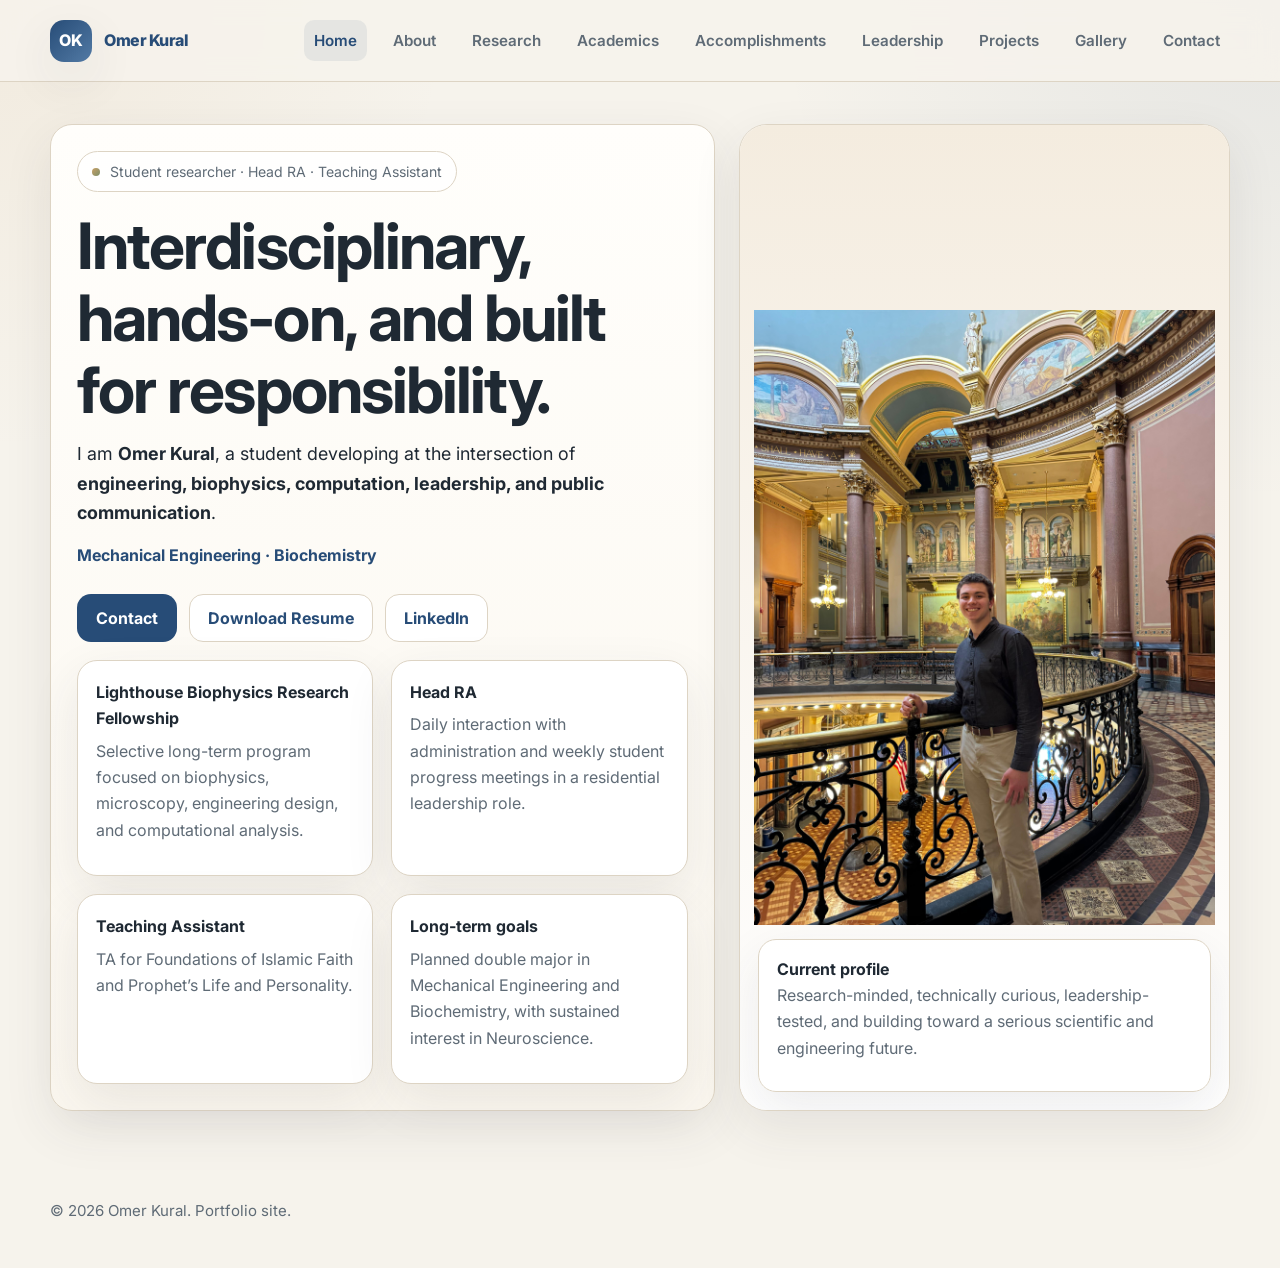
==== commit ddb803d1: "Update index.html" ====
--- a/index.html
+++ b/index.html
@@ -4,51 +4,130 @@
   <meta charset="UTF-8" />
   <meta name="viewport" content="width=device-width, initial-scale=1.0" />
   <title>Omer Kural | Portfolio</title>
-  <meta name="description" content="Omer Kural — student researcher, engineer-in-training, Head RA, TA, and Lighthouse Biophysics Research Fellowship participant." />
+  <meta name="description" content="Omer Kural — student researcher, Head RA, TA, and aspiring engineer-scientist." />
   <link rel="preconnect" href="https://fonts.googleapis.com">
   <link rel="preconnect" href="https://fonts.gstatic.com" crossorigin>
   <link href="https://fonts.googleapis.com/css2?family=Inter:wght@400;500;600;700;800&display=swap" rel="stylesheet">
   <style>
     :root {
-      --bg: #0d1117;
-      --bg-soft: #151b23;
-      --card: rgba(255,255,255,0.04);
-      --card-strong: rgba(255,255,255,0.07);
-      --text: #e8edf2;
-      --muted: #a8b3c2;
-      --line: rgba(255,255,255,0.09);
-      --accent: #c9a66b;
-      --accent-2: #7fb7a8;
-      --shadow: 0 20px 60px rgba(0,0,0,0.35);
+      --bg: #f6f3ec;
+      --bg-soft: #fffdf9;
+      --panel: #ffffff;
+      --panel-2: #f2ede2;
+      --text: #1f2933;
+      --muted: #5f6b76;
+      --line: #ddd4c4;
+      --accent: #274c77;
+      --accent-2: #7d8f69;
+      --accent-3: #c89f65;
+      --shadow: 0 18px 50px rgba(50, 56, 62, 0.09);
       --radius: 22px;
       --max: 1180px;
-      --nav-h: 78px;
+      --nav-h: 82px;
     }
 
     * { box-sizing: border-box; }
-    html { scroll-behavior: smooth; }
+    html, body { margin: 0; }
     body {
-      margin: 0;
       font-family: 'Inter', sans-serif;
       background:
-        radial-gradient(circle at top left, rgba(201,166,107,0.10), transparent 25%),
-        radial-gradient(circle at top right, rgba(127,183,168,0.10), transparent 28%),
+        radial-gradient(circle at top left, rgba(200,159,101,0.10), transparent 25%),
+        radial-gradient(circle at top right, rgba(39,76,119,0.08), transparent 28%),
         var(--bg);
       color: var(--text);
-      line-height: 1.6;
-    }
-
-    img, video { max-width: 100%; display: block; }
+      line-height: 1.65;
+    }
+
     a { color: inherit; }
+    img, video { display: block; max-width: 100%; }
 
     .container {
       width: min(var(--max), calc(100% - 32px));
       margin: 0 auto;
     }
 
-    .section {
-      padding: 96px 0;
-      scroll-margin-top: calc(var(--nav-h) + 18px);
+    .site-nav {
+      position: sticky;
+      top: 0;
+      z-index: 100;
+      height: var(--nav-h);
+      border-bottom: 1px solid var(--line);
+      backdrop-filter: blur(14px);
+      background: rgba(246, 243, 236, 0.88);
+    }
+
+    .nav-inner {
+      height: 100%;
+      display: flex;
+      align-items: center;
+      justify-content: space-between;
+      gap: 18px;
+    }
+
+    .brand {
+      display: flex;
+      align-items: center;
+      gap: 12px;
+      text-decoration: none;
+      font-weight: 800;
+      letter-spacing: -0.03em;
+      color: var(--accent);
+    }
+
+    .brand-mark {
+      width: 42px;
+      height: 42px;
+      display: grid;
+      place-items: center;
+      border-radius: 14px;
+      background: linear-gradient(135deg, var(--accent), #527aa5);
+      color: #fff;
+      box-shadow: var(--shadow);
+      font-weight: 800;
+    }
+
+    .nav-links {
+      display: flex;
+      flex-wrap: wrap;
+      gap: 16px;
+      align-items: center;
+      justify-content: flex-end;
+    }
+
+    .nav-links a {
+      text-decoration: none;
+      color: var(--muted);
+      font-weight: 600;
+      font-size: 0.95rem;
+      padding: 8px 10px;
+      border-radius: 10px;
+      transition: background .2s ease, color .2s ease;
+    }
+
+    .nav-links a:hover,
+    .nav-links a.active {
+      color: var(--accent);
+      background: rgba(39,76,119,0.08);
+    }
+
+    .page-shell {
+      min-height: calc(100vh - var(--nav-h));
+    }
+
+    .page {
+      display: none;
+      padding: 42px 0 70px;
+      min-height: calc(100vh - var(--nav-h));
+    }
+
+    .page.active {
+      display: block;
+      animation: fadePage .35s ease;
+    }
+
+    @keyframes fadePage {
+      from { opacity: 0; transform: translateY(10px); }
+      to { opacity: 1; transform: translateY(0); }
     }
 
     .eyebrow {
@@ -58,10 +137,9 @@
       padding: 8px 14px;
       border: 1px solid var(--line);
       border-radius: 999px;
-      background: rgba(255,255,255,0.03);
+      background: rgba(255,255,255,0.75);
       color: var(--muted);
       font-size: 0.88rem;
-      letter-spacing: 0.02em;
       margin-bottom: 18px;
     }
 
@@ -70,428 +148,248 @@
       width: 8px;
       height: 8px;
       border-radius: 50%;
-      background: linear-gradient(135deg, var(--accent), var(--accent-2));
-      box-shadow: 0 0 18px rgba(201,166,107,0.55);
-    }
-
-    h1, h2, h3, h4 { line-height: 1.12; margin: 0 0 14px; }
-    h1 {
-      font-size: clamp(2.8rem, 5vw, 5.6rem);
-      letter-spacing: -0.04em;
-    }
-    h2 {
-      font-size: clamp(2rem, 3.2vw, 3.2rem);
+      background: linear-gradient(135deg, var(--accent-3), var(--accent-2));
+    }
+
+    h1, h2, h3, h4 {
+      margin: 0 0 14px;
+      line-height: 1.12;
       letter-spacing: -0.03em;
     }
-    h3 {
-      font-size: 1.15rem;
-      letter-spacing: -0.02em;
-    }
+
+    h1 { font-size: clamp(2.8rem, 5vw, 5.1rem); }
+    h2 { font-size: clamp(2rem, 3vw, 3rem); }
+    h3 { font-size: 1.15rem; }
 
     p { margin: 0 0 14px; color: var(--muted); }
     strong { color: var(--text); }
 
-    .site-nav {
-      position: sticky;
-      top: 0;
-      z-index: 50;
-      height: var(--nav-h);
-      border-bottom: 1px solid var(--line);
-      backdrop-filter: blur(16px);
-      background: rgba(13,17,23,0.72);
-    }
-
-    .nav-inner {
-      height: 100%;
-      display: flex;
-      align-items: center;
-      justify-content: space-between;
-      gap: 16px;
-    }
-
-    .brand {
-      display: flex;
-      align-items: center;
-      gap: 12px;
-      text-decoration: none;
-      font-weight: 700;
-      letter-spacing: -0.02em;
-    }
-
-    .brand-mark {
-      width: 40px;
-      height: 40px;
+    .hero-grid,
+    .grid-2,
+    .contact-grid {
       display: grid;
-      place-items: center;
-      border-radius: 14px;
-      background: linear-gradient(135deg, rgba(201,166,107,0.25), rgba(127,183,168,0.25));
-      border: 1px solid rgba(255,255,255,0.10);
+      grid-template-columns: 1.15fr 0.85fr;
+      gap: 24px;
+    }
+
+    .card {
+      background: var(--panel);
+      border: 1px solid var(--line);
+      border-radius: var(--radius);
+      padding: 26px;
       box-shadow: var(--shadow);
-      color: var(--text);
-      font-weight: 800;
-    }
-
-    .nav-links {
-      display: flex;
-      flex-wrap: wrap;
-      align-items: center;
-      justify-content: flex-end;
-      gap: 18px;
-    }
-
-    .nav-links a {
-      text-decoration: none;
-      color: var(--muted);
-      font-weight: 600;
-      font-size: 0.96rem;
-      transition: color .2s ease, transform .2s ease;
-    }
-
-    .nav-links a:hover,
-    .nav-links a.active {
-      color: var(--text);
-      transform: translateY(-1px);
-    }
-
-    .hero {
-      padding: 64px 0 54px;
-    }
-
-    .hero-grid {
-      display: grid;
-      grid-template-columns: 1.2fr 0.8fr;
-      gap: 28px;
-      align-items: stretch;
     }
 
     .hero-copy,
     .hero-media {
-      background: linear-gradient(180deg, rgba(255,255,255,0.045), rgba(255,255,255,0.02));
-      border: 1px solid var(--line);
-      border-radius: 30px;
-      box-shadow: var(--shadow);
+      min-height: 610px;
     }
 
     .hero-copy {
-      padding: 34px;
       display: flex;
       flex-direction: column;
       justify-content: space-between;
-      min-height: 620px;
+      background: linear-gradient(180deg, #fffefb, #fbf7ef);
+    }
+
+    .hero-media {
       position: relative;
       overflow: hidden;
-    }
-
-    .hero-copy::after {
-      content: "";
+      background: var(--panel);
+      border: 1px solid var(--line);
+      border-radius: 28px;
+      box-shadow: var(--shadow);
+    }
+
+    .hero-media img {
+      width: 100%;
+      height: 100%;
+      object-fit: contain;
+      object-position: center center;
+      background: linear-gradient(180deg, #f4ecdf, #fff);
+      padding: 14px;
+    }
+
+    .hero-badge {
       position: absolute;
-      inset: auto -40px -40px auto;
-      width: 220px;
-      height: 220px;
-      border-radius: 50%;
-      background: radial-gradient(circle, rgba(201,166,107,0.15), transparent 65%);
-      pointer-events: none;
+      left: 18px;
+      right: 18px;
+      bottom: 18px;
+      border-radius: 18px;
+      padding: 16px 18px;
+      background: rgba(255,255,255,0.92);
+      border: 1px solid var(--line);
+      box-shadow: var(--shadow);
     }
 
     .hero-subtitle {
-      font-size: clamp(1.08rem, 1.5vw, 1.28rem);
+      font-size: 1.12rem;
       color: var(--text);
       max-width: 720px;
-      margin-bottom: 18px;
     }
 
     .typing-line {
       min-height: 34px;
-      font-size: 1rem;
-      color: var(--accent-2);
-      font-weight: 600;
-      margin-bottom: 24px;
-      letter-spacing: 0.01em;
+      color: var(--accent);
+      font-weight: 700;
+      margin: 12px 0 16px;
     }
 
     .hero-actions {
       display: flex;
       flex-wrap: wrap;
       gap: 12px;
-      margin: 18px 0 24px;
+      margin-top: 18px;
     }
 
     .btn {
       display: inline-flex;
       align-items: center;
       justify-content: center;
-      gap: 10px;
       min-height: 48px;
       padding: 0 18px;
       border-radius: 14px;
       text-decoration: none;
       font-weight: 700;
-      transition: transform .2s ease, background .2s ease, border-color .2s ease, color .2s ease;
       cursor: pointer;
+      transition: transform .2s ease, background .2s ease;
       border: 1px solid transparent;
     }
 
     .btn:hover { transform: translateY(-2px); }
 
     .btn-primary {
-      background: linear-gradient(135deg, var(--accent), #d6b888);
-      color: #111;
+      background: var(--accent);
+      color: #fff;
     }
 
     .btn-secondary {
-      background: rgba(255,255,255,0.03);
+      background: #fff;
       border-color: var(--line);
-      color: var(--text);
-    }
-
-    .hero-points {
+      color: var(--accent);
+    }
+
+    .quick-grid,
+    .stats-grid,
+    .class-grid,
+    .tile-grid,
+    .gallery-grid,
+    .accomplishment-grid {
       display: grid;
-      grid-template-columns: repeat(2, minmax(0, 1fr));
-      gap: 12px;
+      gap: 18px;
+    }
+
+    .quick-grid { grid-template-columns: repeat(2, minmax(0, 1fr)); margin-top: 18px; }
+    .stats-grid { grid-template-columns: repeat(4, minmax(0, 1fr)); margin-top: 22px; }
+    .class-grid { grid-template-columns: repeat(2, minmax(0, 1fr)); margin-top: 22px; }
+    .tile-grid,
+    .gallery-grid,
+    .accomplishment-grid { grid-template-columns: repeat(3, minmax(0, 1fr)); margin-top: 22px; }
+
+    .mini-card,
+    .stat,
+    .class-card,
+    .tile,
+    .gallery-card,
+    .accomplishment-card,
+    .contact-item {
+      background: var(--panel);
+      border: 1px solid var(--line);
+      border-radius: 20px;
+      box-shadow: var(--shadow);
+    }
+
+    .mini-card,
+    .stat,
+    .class-card,
+    .tile,
+    .contact-item { padding: 18px; }
+
+    .mini-card strong { display: block; margin-bottom: 6px; }
+    .stat-number {
+      font-size: clamp(1.8rem, 3vw, 2.6rem);
+      font-weight: 800;
+      color: var(--accent);
+      margin-bottom: 8px;
+    }
+
+    .class-card h3,
+    .tile h3,
+    .gallery-body h3,
+    .accomplishment-body h3 { margin-bottom: 8px; }
+
+    .class-card ul,
+    .tile ul,
+    .clean-list {
+      margin: 10px 0 0 18px;
+      color: var(--muted);
+    }
+
+    .detail-note {
       margin-top: 10px;
-    }
-
-    .hero-point {
-      padding: 14px 16px;
-      border-radius: 18px;
-      background: rgba(255,255,255,0.03);
-      border: 1px solid var(--line);
-    }
-
-    .hero-point strong { display: block; margin-bottom: 4px; }
-    .hero-point span { color: var(--muted); font-size: 0.94rem; }
-
-    .hero-media {
+      font-size: 0.95rem;
+      color: var(--muted);
+    }
+
+    .image-frame,
+    .gallery-image,
+    .accomplishment-image {
+      width: 100%;
+      aspect-ratio: 4 / 3;
       overflow: hidden;
-      position: relative;
-      min-height: 620px;
-    }
-
-    .hero-media img {
+      background: linear-gradient(180deg, #efe7d8, #fff);
+      border-bottom: 1px solid var(--line);
+    }
+
+    .image-frame img,
+    .gallery-image img,
+    .accomplishment-image img {
       width: 100%;
       height: 100%;
-      object-fit: cover;
-      object-position: center top;
-    }
-
-    .hero-badge {
-      position: absolute;
-      left: 18px;
-      right: 18px;
-      bottom: 18px;
-      padding: 16px 18px;
-      border-radius: 18px;
-      backdrop-filter: blur(16px);
-      background: rgba(13,17,23,0.72);
-      border: 1px solid rgba(255,255,255,0.12);
-    }
-
-    .hero-badge strong {
-      display: block;
-      margin-bottom: 6px;
-      font-size: 0.98rem;
-    }
-
-    .grid-2 {
-      display: grid;
-      grid-template-columns: repeat(2, minmax(0, 1fr));
-      gap: 24px;
-    }
-
-    .card {
-      background: linear-gradient(180deg, rgba(255,255,255,0.045), rgba(255,255,255,0.02));
-      border: 1px solid var(--line);
-      border-radius: var(--radius);
-      padding: 26px;
-      box-shadow: var(--shadow);
-    }
-
-    .stats-grid {
-      display: grid;
-      grid-template-columns: repeat(4, minmax(0, 1fr));
-      gap: 16px;
-      margin-top: 28px;
-    }
-
-    .stat {
-      padding: 24px 20px;
-      border-radius: 20px;
-      background: linear-gradient(180deg, rgba(255,255,255,0.05), rgba(255,255,255,0.02));
-      border: 1px solid var(--line);
-      text-align: center;
-    }
-
-    .stat-number {
-      font-size: clamp(1.8rem, 3vw, 2.7rem);
-      font-weight: 800;
-      color: var(--text);
-      margin-bottom: 8px;
-      letter-spacing: -0.04em;
-    }
-
-    .stat-label {
-      color: var(--muted);
-      font-size: 0.95rem;
-    }
+      object-fit: contain;
+      object-position: center center;
+      padding: 10px;
+    }
+
+    .tile.video-tile video {
+      width: 100%;
+      aspect-ratio: 16 / 9;
+      border-radius: 16px;
+      background: #000;
+      margin-top: 12px;
+    }
+
+    .gallery-card,
+    .accomplishment-card {
+      overflow: hidden;
+      transition: transform .22s ease;
+    }
+
+    .gallery-card:hover,
+    .accomplishment-card:hover { transform: translateY(-4px); }
+
+    .gallery-body,
+    .accomplishment-body { padding: 18px; }
 
     .pill-list {
       display: flex;
       flex-wrap: wrap;
       gap: 10px;
-      margin-top: 16px;
+      margin-top: 14px;
     }
 
     .pill {
-      padding: 10px 14px;
+      padding: 9px 13px;
       border-radius: 999px;
-      background: rgba(255,255,255,0.04);
+      background: #fff;
       border: 1px solid var(--line);
-      color: var(--text);
-      font-size: 0.93rem;
+      color: var(--accent);
       font-weight: 600;
-    }
-
-    .timeline {
-      display: grid;
-      gap: 14px;
-      margin-top: 24px;
-    }
-
-    .timeline-item {
-      display: grid;
-      grid-template-columns: 130px 1fr;
-      gap: 16px;
-      padding: 18px;
-      border-radius: 18px;
-      background: rgba(255,255,255,0.03);
-      border: 1px solid var(--line);
-    }
-
-    .timeline-year {
-      color: var(--accent);
-      font-weight: 800;
-      letter-spacing: -0.02em;
-    }
-
-    .timeline-item ul,
-    .class-card ul,
-    .clean-list {
-      margin: 10px 0 0 18px;
-      color: var(--muted);
-    }
-
-    .class-grid {
-      display: grid;
-      grid-template-columns: repeat(2, minmax(0, 1fr));
-      gap: 18px;
-      margin-top: 28px;
-    }
-
-    .class-card {
-      padding: 22px;
-      border-radius: 20px;
-      background: rgba(255,255,255,0.03);
-      border: 1px solid var(--line);
-    }
-
-    .class-card h3 {
-      margin-bottom: 8px;
-      color: var(--text);
-    }
-
-    .class-note {
-      margin-top: 10px;
-      color: var(--muted);
-      font-size: 0.95rem;
-    }
-
-    .leadership-grid,
-    .project-grid,
-    .gallery-grid {
-      display: grid;
-      grid-template-columns: repeat(3, minmax(0, 1fr));
-      gap: 18px;
-      margin-top: 28px;
-    }
-
-    .project-card,
-    .gallery-card,
-    .lead-card {
-      overflow: hidden;
-      border-radius: 22px;
-      background: linear-gradient(180deg, rgba(255,255,255,0.045), rgba(255,255,255,0.02));
-      border: 1px solid var(--line);
-      box-shadow: var(--shadow);
-      transition: transform .25s ease, border-color .25s ease;
-    }
-
-    .project-card:hover,
-    .gallery-card:hover,
-    .lead-card:hover {
-      transform: translateY(-4px);
-      border-color: rgba(201,166,107,0.4);
-    }
-
-    .project-card img,
-    .gallery-card img,
-    .lead-card img {
-      width: 100%;
-      height: 240px;
-      object-fit: cover;
-    }
-
-    .project-body,
-    .gallery-body,
-    .lead-body {
-      padding: 18px 18px 20px;
-    }
-
-    .project-tag,
-    .section-tag {
-      display: inline-block;
-      margin-bottom: 10px;
-      font-size: 0.8rem;
-      font-weight: 700;
-      letter-spacing: 0.04em;
-      text-transform: uppercase;
-      color: var(--accent);
-    }
-
-    .video-shell {
-      margin-top: 28px;
-      border-radius: 26px;
-      overflow: hidden;
-      border: 1px solid var(--line);
-      box-shadow: var(--shadow);
-      background: #0a0d12;
-    }
-
-    .video-shell video {
-      width: 100%;
-      aspect-ratio: 16 / 9;
-      object-fit: cover;
-      background: #000;
-    }
-
-    .contact-grid {
-      display: grid;
-      grid-template-columns: 0.95fr 1.05fr;
-      gap: 24px;
-      margin-top: 28px;
-    }
-
-    .contact-list {
-      display: grid;
-      gap: 14px;
-    }
-
-    .contact-item {
-      padding: 16px 18px;
-      border-radius: 18px;
-      background: rgba(255,255,255,0.03);
-      border: 1px solid var(--line);
-    }
-
+      font-size: 0.92rem;
+    }
+
+    .contact-grid { margin-top: 22px; }
+    .contact-list { display: grid; gap: 14px; }
     .contact-item span {
       display: block;
       color: var(--muted);
@@ -509,7 +407,7 @@
       gap: 8px;
       color: var(--text);
       font-weight: 600;
-      font-size: 0.94rem;
+      font-size: 0.95rem;
     }
 
     input, textarea {
@@ -517,346 +415,252 @@
       padding: 14px 16px;
       border-radius: 14px;
       border: 1px solid var(--line);
-      background: rgba(255,255,255,0.03);
+      background: #fff;
       color: var(--text);
       font: inherit;
       resize: vertical;
     }
 
-    input::placeholder, textarea::placeholder { color: #8c97a5; }
     textarea { min-height: 150px; }
-
     .footer {
-      padding: 28px 0 50px;
+      padding: 18px 0 44px;
       color: var(--muted);
       font-size: 0.94rem;
-    }
-
-    .reveal {
-      opacity: 0;
-      transform: translateY(20px);
-      transition: opacity .7s ease, transform .7s ease;
-    }
-
-    .reveal.visible {
-      opacity: 1;
-      transform: translateY(0);
     }
 
     @media (max-width: 1100px) {
       .hero-grid,
       .grid-2,
-      .contact-grid {
-        grid-template-columns: 1fr;
-      }
-
+      .contact-grid { grid-template-columns: 1fr; }
       .hero-copy,
       .hero-media { min-height: auto; }
-
-      .leadership-grid,
-      .project-grid,
+      .stats-grid,
+      .tile-grid,
       .gallery-grid,
+      .accomplishment-grid,
+      .class-grid { grid-template-columns: repeat(2, minmax(0, 1fr)); }
+    }
+
+    @media (max-width: 760px) {
+      :root { --nav-h: 118px; }
+      .site-nav { height: auto; padding: 10px 0; }
+      .nav-inner { align-items: flex-start; flex-direction: column; }
+      .nav-links { justify-content: flex-start; gap: 10px; }
+      .quick-grid,
       .stats-grid,
-      .class-grid {
-        grid-template-columns: repeat(2, minmax(0, 1fr));
-      }
-    }
-
-    @media (max-width: 760px) {
-      :root { --nav-h: 108px; }
-
-      .site-nav {
-        height: auto;
-        padding: 10px 0;
-      }
-
-      .nav-inner {
-        align-items: flex-start;
-        flex-direction: column;
-        padding: 6px 0;
-      }
-
-      .nav-links {
-        gap: 12px 16px;
-        justify-content: flex-start;
-      }
-
-      .hero {
-        padding-top: 34px;
-      }
-
-      .hero-copy,
-      .card {
-        padding: 22px;
-      }
-
-      .hero-point,
-      .timeline-item,
-      .class-card,
-      .contact-item,
-      .stat,
-      .project-body,
-      .gallery-body,
-      .lead-body {
-        padding-left: 16px;
-        padding-right: 16px;
-      }
-
-      .hero-points,
-      .leadership-grid,
-      .project-grid,
+      .tile-grid,
       .gallery-grid,
-      .stats-grid,
-      .class-grid {
-        grid-template-columns: 1fr;
-      }
-
-      .timeline-item {
-        grid-template-columns: 1fr;
-      }
-
-      .project-card img,
-      .gallery-card img,
-      .lead-card img {
-        height: 220px;
-      }
+      .accomplishment-grid,
+      .class-grid { grid-template-columns: 1fr; }
+      .card,
+      .hero-copy { padding: 22px; }
     }
   </style>
 </head>
 <body>
   <nav class="site-nav">
     <div class="container nav-inner">
-      <a class="brand" href="#top" aria-label="Omer Kural home">
+      <a class="brand" href="#home">
         <span class="brand-mark">OK</span>
         <span>Omer Kural</span>
       </a>
       <div class="nav-links">
-        <a href="#about">About</a>
-        <a href="#research">Research</a>
-        <a href="#academics">Academics</a>
-        <a href="#leadership">Leadership</a>
-        <a href="#projects">Projects</a>
-        <a href="#gallery">Gallery</a>
-        <a href="#contact">Contact</a>
+        <a href="#home" data-page="home">Home</a>
+        <a href="#about" data-page="about">About</a>
+        <a href="#research" data-page="research">Research</a>
+        <a href="#academics" data-page="academics">Academics</a>
+        <a href="#accomplishments" data-page="accomplishments">Accomplishments</a>
+        <a href="#leadership" data-page="leadership">Leadership</a>
+        <a href="#projects" data-page="projects">Projects</a>
+        <a href="#gallery" data-page="gallery">Gallery</a>
+        <a href="#contact" data-page="contact">Contact</a>
       </div>
     </div>
   </nav>
 
-  <main id="top">
-    <section class="hero section">
+  <main class="page-shell">
+    <section class="page active" id="home" data-page="home">
       <div class="container hero-grid">
-        <div class="hero-copy reveal">
+        <div class="card hero-copy">
           <div>
-            <div class="eyebrow">Student researcher · engineer-in-training · mentor</div>
-            <h1>Building across science, engineering, and leadership.</h1>
+            <div class="eyebrow">Student researcher · Head RA · Teaching Assistant</div>
+            <h1>Interdisciplinary, hands-on, and built for responsibility.</h1>
             <p class="hero-subtitle">
-              I am <strong>Omer Kural</strong>, a student focused on <strong>mechanical engineering, biochemistry, and neuroscience</strong>, with hands-on experience spanning <strong>3D printing, microscopy, computation, student leadership, and public presentation</strong>.
-            </p>
-            <div id="typing-text" class="typing-line" aria-live="polite"></div>
+              I am <strong>Omer Kural</strong>, a student developing at the intersection of <strong>engineering, biophysics, computation, leadership, and public communication</strong>.
+            </p>
+            <div class="typing-line" id="typing-text"></div>
             <div class="hero-actions">
-              <a class="btn btn-primary" href="#contact">Get in touch</a>
-              <a class="btn btn-secondary" href="resume.pdf" download>Download resume</a>
+              <a class="btn btn-primary" href="#contact" data-page-link="contact">Contact</a>
+              <a class="btn btn-secondary" href="resume.pdf" download>Download Resume</a>
               <a class="btn btn-secondary" href="https://www.linkedin.com/in/omer-kural-1a7a24391" target="_blank" rel="noreferrer">LinkedIn</a>
             </div>
           </div>
-
-          <div class="hero-points">
-            <div class="hero-point">
+          <div class="quick-grid">
+            <div class="mini-card">
               <strong>Lighthouse Biophysics Research Fellowship</strong>
-              <span>Selective long-term research program in biophysics, microscopy, engineering design, and computation.</span>
-            </div>
-            <div class="hero-point">
-              <strong>Head RA and TA</strong>
-              <span>Leadership in residential life, mentoring, weekly student check-ins, and classroom support.</span>
-            </div>
-            <div class="hero-point">
-              <strong>3D CAD and fabrication</strong>
-              <span>Extensive work in Fusion 360, TinkerCAD, Ender 3 V2 printing, troubleshooting, and materials selection.</span>
-            </div>
-            <div class="hero-point">
-              <strong>Research and presentation</strong>
-              <span>Experience with live-cell work, microscopy exposure, computational image analysis, and formal presentations.</span>
-            </div>
-          </div>
-        </div>
-
-        <div class="hero-media reveal">
+              <p>Selective long-term program focused on biophysics, microscopy, engineering design, and computational analysis.</p>
+            </div>
+            <div class="mini-card">
+              <strong>Head RA</strong>
+              <p>Daily interaction with administration and weekly student progress meetings in a residential leadership role.</p>
+            </div>
+            <div class="mini-card">
+              <strong>Teaching Assistant</strong>
+              <p>TA for Foundations of Islamic Faith and Prophet’s Life and Personality.</p>
+            </div>
+            <div class="mini-card">
+              <strong>Long-term goals</strong>
+              <p>Planned double major in Mechanical Engineering and Biochemistry, with sustained interest in Neuroscience.</p>
+            </div>
+          </div>
+        </div>
+        <div class="hero-media">
           <img src="OmerAtIowaCapitol(GoodProfileIntroductionPicture).jpg" alt="Omer Kural at the Iowa Capitol" />
           <div class="hero-badge">
-            <strong>Current focus</strong>
-            <p>Preparing for an interdisciplinary future at the intersection of engineering, biology, and applied scientific research.</p>
+            <strong>Current profile</strong>
+            <p>Research-minded, technically curious, leadership-tested, and building toward a serious scientific and engineering future.</p>
           </div>
         </div>
       </div>
     </section>
 
-    <section id="about" class="section">
+    <section class="page" id="about" data-page="about">
       <div class="container">
-        <div class="eyebrow reveal">About</div>
+        <div class="eyebrow">About</div>
         <div class="grid-2">
-          <div class="card reveal">
-            <h2>A profile built on initiative and follow-through.</h2>
-            <p>
-              My academic path has been shaped by environments that demanded both <strong>independence</strong> and <strong>adaptability</strong>. In eighth grade, I attended <strong>Fountain Academy</strong> in Chicago, my first boarding-school experience. In ninth grade, I joined <strong>The Lighthouse Schools</strong> in Iowa during its opening year and became part of a new institution from the ground up.
-            </p>
-            <p>
-              That experience reinforced qualities that now define how I work: <strong>ownership</strong>, <strong>discipline</strong>, and a willingness to step into responsibility early. I am especially drawn to opportunities that combine scientific rigor with practical building, whether that means technical fabrication, research preparation, mentoring peers, or presenting ideas clearly.
-            </p>
-            <p>
-              I plan to pursue a <strong>double major in Mechanical Engineering and Biochemistry</strong>, with sustained interest in <strong>Neuroscience</strong>. What motivates me most is not a single subject in isolation, but the possibility of integrating systems thinking, biological understanding, and engineering design into work that is both technically serious and genuinely useful.
-            </p>
-          </div>
-
-          <div class="card reveal">
-            <h3>Core strengths</h3>
+          <div class="card">
+            <h2>My backstory, organized clearly.</h2>
+            <p>
+              In <strong>8th grade</strong>, I attended <strong>Fountain Academy in Chicago</strong>, which was my first experience at a boarding school. That year gave me an early introduction to structured academic life away from home and helped develop discipline, adaptability, and independence.
+            </p>
+            <p>
+              In <strong>9th grade</strong>, I joined <strong>The Lighthouse Schools</strong> in Iowa during the school’s very first year. Being part of a school that had just opened meant that everything felt foundational. I was not simply joining an established environment; I was growing with a new institution.
+            </p>
+            <p>
+              Since then, my path has become increasingly defined by <strong>academic ambition, technical curiosity, responsibility in leadership roles, and a strong interest in serious long-term work</strong>. I am especially motivated by opportunities that combine science, engineering, communication, and mentorship.
+            </p>
+            <p>
+              My academic direction is toward a planned <strong>double major in Mechanical Engineering and Biochemistry</strong>, with strong interest in <strong>Neuroscience</strong>. What appeals to me most is the chance to work across fields rather than remain limited to only one way of thinking.
+            </p>
+          </div>
+          <div class="card">
+            <h3>What stands out in my profile</h3>
             <div class="pill-list">
-              <span class="pill">3D CAD modeling</span>
-              <span class="pill">3D printing</span>
-              <span class="pill">Microscopy exposure</span>
-              <span class="pill">Computational analysis</span>
+              <span class="pill">Boarding school experience</span>
+              <span class="pill">Founding-year Lighthouse student</span>
+              <span class="pill">Head RA</span>
+              <span class="pill">Teaching Assistant</span>
+              <span class="pill">Research fellowship</span>
               <span class="pill">Public speaking</span>
-              <span class="pill">Student mentorship</span>
-              <span class="pill">Leadership meetings</span>
-              <span class="pill">Research discipline</span>
-            </div>
-
-            <div class="timeline">
-              <div class="timeline-item">
-                <div class="timeline-year">Fountain Academy</div>
-                <div>
-                  <strong>First boarding-school experience in Chicago.</strong>
-                  <p>Built academic maturity while balancing standard coursework with religious study and a structured residential environment.</p>
-                </div>
-              </div>
-              <div class="timeline-item">
-                <div class="timeline-year">Lighthouse</div>
-                <div>
-                  <strong>Part of the school’s founding student body.</strong>
-                  <p>Entered a new institution in its first year, then grew into formal leadership roles in residential life and classroom support.</p>
-                </div>
-              </div>
-              <div class="timeline-item">
-                <div class="timeline-year">Current direction</div>
-                <div>
-                  <strong>Interdisciplinary science and engineering.</strong>
-                  <p>Developing a portfolio centered on engineering, biophysics, fabrication, research exposure, and communication.</p>
-                </div>
-              </div>
-            </div>
-          </div>
-        </div>
-
-        <div class="stats-grid reveal">
-          <div class="stat">
-            <div class="stat-number">3+</div>
-            <div class="stat-label">years of 3D printing and CAD experience</div>
-          </div>
-          <div class="stat">
-            <div class="stat-number">2</div>
-            <div class="stat-label">formal leadership tracks: Head RA and TA</div>
-          </div>
-          <div class="stat">
-            <div class="stat-number">2</div>
-            <div class="stat-label">current AP computer science courses</div>
-          </div>
-          <div class="stat">
-            <div class="stat-number">1</div>
-            <div class="stat-label">selective long-term biophysics fellowship</div>
+              <span class="pill">3D printing and CAD</span>
+              <span class="pill">Computation</span>
+            </div>
+            <div class="detail-note">
+              This site is structured to present not just scattered facts, but a coherent profile: someone who has already taken on real responsibility, is academically ambitious, and is intentionally moving toward research-heavy and engineering-heavy work.
+            </div>
+            <div class="image-frame" style="margin-top:16px; border-radius:18px; border:1px solid var(--line);">
+              <img src="Omer,InaSuit,inhishome.jpg" alt="Omer in a suit at home" />
+            </div>
           </div>
         </div>
       </div>
     </section>
 
-    <section id="research" class="section">
+    <section class="page" id="research" data-page="research">
       <div class="container">
-        <div class="eyebrow reveal">Research and technical profile</div>
+        <div class="eyebrow">Research</div>
         <div class="grid-2">
-          <div class="card reveal">
+          <div class="card">
             <h2>Lighthouse Biophysics Research Fellowship</h2>
             <p>
-              The <strong>Lighthouse Biophysics Research Fellowship</strong> is a selective, multi-year extracurricular program centered on <strong>biophysics, quantitative biology, microscopy, engineering design, and computational analysis</strong>. Its structure matches the kind of work I am most drawn to: long-horizon, technically demanding, and grounded in responsibility.
-            </p>
-            <p>
-              My background aligns naturally with that environment. I have spent years working with <strong>3D CAD and 3D printing</strong>, including maintaining and troubleshooting my own Ender 3 V2, designing models, and selecting materials based on performance needs. I understand that technical work is rarely flawless on the first pass; it requires patience, persistence, and an ability to diagnose systems rather than simply use them.
-            </p>
-            <p>
-              Beyond fabrication, I have had direct exposure to research environments through lab visits, imaging work, and an intensive period working with <strong>cultured breast cancer cells</strong> and a high-end research microscope. I have also been exploring the computational side of scientific work, including basic <strong>Python</strong>, stronger experience in <strong>JavaScript</strong>, and early work toward an <strong>AI-assisted imaging project</strong> inspired by microscopy data.
-            </p>
-          </div>
-
-          <div class="card reveal">
-            <h3>Why this path fits me</h3>
-            <p>
-              I am especially interested in work that does not split theory from practice. The most compelling problems, to me, are the ones that require both <strong>careful reasoning</strong> and <strong>actual building</strong>: instruments, workflows, analysis pipelines, or systems that must function under real constraints.
-            </p>
-            <p>
-              That is why my long-term goals converge around <strong>Mechanical Engineering</strong>, <strong>Biochemistry</strong>, and <strong>Neuroscience</strong>. Engineering trains precision and systems thinking. Biochemistry brings molecular depth. Neuroscience opens a path toward understanding complexity in living systems from a human-centered perspective.
-            </p>
-            <p>
-              Together, those interests support the kind of future I want: one where I can contribute to technical projects with real scientific weight, while continuing to develop as both a builder and a thinker.
-            </p>
-            <h3 style="margin-top:24px;">Selected technical areas</h3>
+              The <strong>Lighthouse Biophysics Research Fellowship</strong> is a selective program centered on <strong>biophysics, quantitative biology, microscopy, engineering design, and computational analysis</strong>. It is designed for students prepared for long-term commitment, precision, and work that extends beyond a single semester or school year.
+            </p>
+            <p>
+              That environment fits me well because my interests are already naturally interdisciplinary. I am drawn to technical systems, scientific reasoning, and research settings where patience and responsibility matter. I do not see science as only theory; I see it as something that must often be built, maintained, analyzed, and communicated.
+            </p>
+            <p>
+              My experience with <strong>3D CAD modeling, 3D printing, computational tools, and presentation</strong> gives me a strong starting point for participating meaningfully in this kind of work.
+            </p>
+          </div>
+          <div class="card">
+            <h3>Technical preparation</h3>
             <ul class="clean-list">
-              <li>Fusion 360 and TinkerCAD</li>
-              <li>Ender 3 V2 operation, maintenance, and troubleshooting</li>
-              <li>Material familiarity including PLA, PETG, and TPU</li>
-              <li>Basic Python and stronger familiarity with JavaScript</li>
-              <li>Scientific imaging interest and AI-driven image enhancement concepts</li>
-              <li>Presentation experience in academic and school settings</li>
+              <li>Years of experience with 3D printing and 3D CAD</li>
+              <li>Hands-on familiarity with machine troubleshooting and maintenance</li>
+              <li>Growing computational experience, especially in JavaScript and basic Python</li>
+              <li>Strong interest in microscopy and image-related scientific work</li>
+              <li>Ability to work seriously in structured environments requiring consistency</li>
             </ul>
-          </div>
-        </div>
-
-        <div class="video-shell reveal" aria-label="Presentation video">
-          <video controls preload="metadata" poster="OmerGivingaPresentationatTheLighthouseSchoolsinaSuit%232.jpg">
-            <source src="OmerGivingPresentationofTheLighthouseSchoolstoaGroupof300People.mp4" type="video/mp4" />
-            Your browser does not support the video tag.
-          </video>
+            <div class="detail-note">
+              This part of my profile matters because it shows that my interests are not generic. They are already moving toward actual research, instrumentation, and technical contribution.
+            </div>
+          </div>
+        </div>
+        <div class="tile-grid">
+          <div class="tile video-tile">
+            <h3>Presentation video</h3>
+            <p>A formal presentation tied to Lighthouse Schools.</p>
+            <video controls preload="metadata" poster="OmerGivingaPresentationatTheLighthouseSchoolsinaSuit%232.jpg">
+              <source src="OmerGivingPresentationofTheLighthouseSchoolstoaGroupof300People.mp4" type="video/mp4" />
+            </video>
+          </div>
+          <div class="tile">
+            <div class="image-frame" style="border-radius:16px; border:1px solid var(--line); margin-bottom:12px;">
+              <img src="Omer,StandingNexttoDr.AkifTheLighthouseSchools%27FounderBothinAprofessionalsuitgivingapresentation.jpg" alt="Omer standing next to Dr. Akif" />
+            </div>
+            <h3>Professional presentation setting</h3>
+            <p>Relevant because it reinforces both scientific seriousness and communication ability.</p>
+          </div>
+          <div class="tile">
+            <div class="image-frame" style="border-radius:16px; border:1px solid var(--line); margin-bottom:12px;">
+              <img src="OmerPresentingaBusinessProjectNamedOSCARwithhispartners.jpg" alt="Omer presenting the OSCAR project" />
+            </div>
+            <h3>Project communication</h3>
+            <p>Shows comfort with presenting structured ideas publicly and working with others.</p>
+          </div>
         </div>
       </div>
     </section>
 
-    <section id="academics" class="section">
+    <section class="page" id="academics" data-page="academics">
       <div class="container">
-        <div class="eyebrow reveal">Academics</div>
-        <div class="card reveal">
-          <h2>Coursework organized by stage</h2>
+        <div class="eyebrow">Academics</div>
+        <div class="card">
+          <h2>Academic journey by grade</h2>
           <p>
-            Below is a structured view of my academic progression, from my first boarding-school year through current courses and near-term plans. The pattern is consistent: each year has moved toward greater challenge, broader scope, and stronger alignment with my long-term scientific and engineering interests.
+            This section is intentionally organized by year so it stays detailed without becoming overwhelming. It shows what I took, what I am taking now, and what I plan to take next.
           </p>
         </div>
-
         <div class="class-grid">
-          <div class="class-card reveal">
-            <h3>8th grade · Fountain Academy</h3>
+          <div class="class-card">
+            <h3>8th Grade · Fountain Academy</h3>
             <ul>
               <li>Algebra 1</li>
               <li>8th Grade Science</li>
               <li>8th Grade World History</li>
-              <li>Biology / general science coursework</li>
+              <li>Biology / normal science coursework</li>
               <li>Religious classes</li>
             </ul>
-            <p class="class-note">First structured boarding-school experience, building academic discipline and independence.</p>
-          </div>
-
-          <div class="class-card reveal">
-            <h3>9th grade · Lighthouse Schools</h3>
+            <p class="detail-note">My first boarding-school year in Chicago.</p>
+          </div>
+          <div class="class-card">
+            <h3>9th Grade · Lighthouse Schools</h3>
             <ul>
               <li>Biology</li>
               <li>Geometry</li>
               <li>English 9</li>
               <li>Global History Since 1500 (ASU dual credit)</li>
-              <li>Introduction to Health and Wellness (ASU)</li>
-              <li>Online Learning Success for Universal Learners (ASU)</li>
+              <li>Introduction to Health and Wellness (ASU dual credit)</li>
+              <li>Online Learning Success for Universal Learners (ASU dual enrollment)</li>
               <li>Aqaid</li>
               <li>Arabic 1</li>
               <li>Islamic Studies</li>
               <li>Quran Memorization</li>
             </ul>
-          </div>
-
-          <div class="class-card reveal">
-            <h3>10th grade · Current</h3>
+            <p class="detail-note">My freshman year, during the opening year of Lighthouse Schools.</p>
+          </div>
+          <div class="class-card">
+            <h3>10th Grade · Current</h3>
             <ul>
               <li>Algebra 2</li>
               <li>English 10</li>
@@ -871,10 +675,10 @@
               <li>Foundations of Islamic Faith</li>
               <li>Prophet’s Life and Personality</li>
             </ul>
-          </div>
-
-          <div class="class-card reveal">
-            <h3>11th grade · Planned</h3>
+            <p class="detail-note">My current year combines advanced science, computing, communication, and religious studies.</p>
+          </div>
+          <div class="class-card">
+            <h3>11th Grade · Planned</h3>
             <ul>
               <li>AP Biology</li>
               <li>AP Chemistry</li>
@@ -883,212 +687,230 @@
               <li>AP English Language and Composition</li>
               <li>Social Emotional Learning 1</li>
             </ul>
-            <p class="class-note">Planned schedule centers more directly on advanced science, math, and analytical writing.</p>
-          </div>
-
-          <div class="class-card reveal">
-            <h3>12th grade · In development</h3>
+            <p class="detail-note">Planned to make my course load much more directly aligned with engineering and science.</p>
+          </div>
+          <div class="class-card">
+            <h3>12th Grade · Planned</h3>
             <ul>
-              <li>Senior-year schedule not yet finalized</li>
+              <li>To be decided</li>
             </ul>
-            <p class="class-note">Final course selection will be shaped to support college readiness and sustained research alignment.</p>
-          </div>
-
-          <div class="class-card reveal">
+            <p class="detail-note">Senior-year planning is not finalized yet.</p>
+          </div>
+          <div class="class-card">
             <h3>Academic direction</h3>
             <ul>
               <li>Mechanical Engineering</li>
               <li>Biochemistry</li>
-              <li>Neuroscience</li>
-              <li>Research experience as a long-term differentiator</li>
-              <li>Communication and leadership as part of academic profile</li>
+              <li>Neuroscience interest</li>
+              <li>Research and technical work as long-term differentiators</li>
             </ul>
+            <p class="detail-note">The progression is intentionally becoming more rigorous and more focused.</p>
           </div>
         </div>
       </div>
     </section>
 
-    <section id="leadership" class="section">
+    <section class="page" id="accomplishments" data-page="accomplishments">
       <div class="container">
-        <div class="eyebrow reveal">Leadership and service</div>
-        <div class="card reveal">
-          <h2>Responsibility in residential life and the classroom</h2>
+        <div class="eyebrow">Accomplishments</div>
+        <div class="card">
+          <h2>Roles and recognitions that reflect trust</h2>
           <p>
-            At the end of ninth grade, I was selected as one of the Residential Assistants for the following year. I currently serve as one of the <strong>Head RAs</strong> on the dormitory side of school life. That role involves more than symbolic leadership: it includes daily interaction with administration, dorm leadership, and student concerns, as well as responsibility for my own group of students.
+            This section focuses on concrete positions and recognitions rather than general personality claims. These are the kinds of responsibilities that show other people were willing to trust me in meaningful ways.
           </p>
-          <p>
-            I also serve as a <strong>Teaching Assistant</strong> for <strong>Foundations of Islamic Faith</strong> and <strong>Prophet’s Life and Personality</strong>. Together, these roles reflect a pattern I value deeply: earning trust, operating with professionalism, and being useful to the people and systems around me.
-          </p>
-        </div>
-
-        <div class="leadership-grid">
-          <article class="lead-card reveal">
-            <img src="OmerWithHisRAGroup%232.jpg" alt="Omer with his RA group" />
-            <div class="lead-body">
-              <div class="section-tag">Head RA</div>
-              <h3>Student mentorship and group oversight</h3>
-              <p>Weekly progress checks, monitoring academics and wellbeing, and maintaining real accountability within a student group.</p>
-            </div>
-          </article>
-
-          <article class="lead-card reveal">
-            <img src="APictureShowingCurrentTeacherAssistants(TA%27s)atTheLighthouseSchools,thisistheschool%27sofficialpost.jpg" alt="Official post showing current teacher assistants at Lighthouse Schools" />
-            <div class="lead-body">
-              <div class="section-tag">Teaching Assistant</div>
-              <h3>Supporting instruction with professionalism</h3>
-              <p>Classroom assistance, organization, communication, and the discipline required to support teachers well.</p>
-            </div>
-          </article>
-
-          <article class="lead-card reveal">
-            <img src="OmerStudentofTheMonthNovember.jpg" alt="Omer recognized as Student of the Month" />
-            <div class="lead-body">
-              <div class="section-tag">Recognition</div>
-              <h3>Trust built through consistency</h3>
-              <p>Recognition matters most when it reflects patterns of conduct, discipline, and follow-through over time.</p>
+        </div>
+        <div class="stats-grid">
+          <div class="stat">
+            <div class="stat-number">Head RA</div>
+            <p>One of the two Head RAs on the dormitory side.</p>
+          </div>
+          <div class="stat">
+            <div class="stat-number">TA</div>
+            <p>Teaching Assistant for two classes.</p>
+          </div>
+          <div class="stat">
+            <div class="stat-number">Selected</div>
+            <p>Chosen for formal roles rather than casually participating.</p>
+          </div>
+          <div class="stat">
+            <div class="stat-number">Recognized</div>
+            <p>Student of the Month and visible school involvement.</p>
+          </div>
+        </div>
+        <div class="accomplishment-grid">
+          <article class="accomplishment-card">
+            <div class="accomplishment-image">
+              <img src="APictureShowingCurrentTeacherAssistants(TA%27s)atTheLighthouseSchools,thisistheschool%27sofficialpost.jpg" alt="Official post showing current TAs" />
+            </div>
+            <div class="accomplishment-body">
+              <h3>Teaching Assistant</h3>
+              <p>Chosen as a TA for Foundations of Islamic Faith and Prophet’s Life and Personality.</p>
+            </div>
+          </article>
+          <article class="accomplishment-card">
+            <div class="accomplishment-image">
+              <img src="OmerStudentofTheMonthNovember.jpg" alt="Omer Student of the Month" />
+            </div>
+            <div class="accomplishment-body">
+              <h3>Student of the Month</h3>
+              <p>A visible recognition tied to consistency, conduct, and contribution.</p>
+            </div>
+          </article>
+          <article class="accomplishment-card">
+            <div class="accomplishment-image">
+              <img src="OmerWithHisRAGroupSelfie.jpg" alt="Omer with his RA group selfie" />
+            </div>
+            <div class="accomplishment-body">
+              <h3>Residential leadership</h3>
+              <p>Head RA leadership expressed not only through structure, but through real student relationships.</p>
             </div>
           </article>
         </div>
       </div>
     </section>
 
-    <section id="projects" class="section">
+    <section class="page" id="leadership" data-page="leadership">
       <div class="container">
-        <div class="eyebrow reveal">Projects and experiences</div>
-        <div class="card reveal">
-          <h2>Technical work, problem-solving, and public presentation</h2>
-          <p>
-            My strongest projects tend to sit between engineering, practical reasoning, and communication. Some are formal and research-related. Others are independent and hands-on. All of them reflect the same instinct: <strong>understand the system, solve the problem, and make the result useful</strong>.
-          </p>
-        </div>
-
-        <div class="project-grid">
-          <article class="project-card reveal">
-            <img src="OmerPresentingaBusinessProjectNamedOSCARwithhispartners.jpg" alt="Omer presenting the OSCAR business project with partners" />
-            <div class="project-body">
-              <div class="project-tag">Presentation</div>
-              <h3>OSCAR business presentation</h3>
-              <p>Worked with partners to present a project publicly, combining teamwork, structure, and persuasive communication.</p>
-            </div>
-          </article>
-
-          <article class="project-card reveal">
-            <img src="OmerGivingaPresentationatTheLighthouseSchoolsinaSuit%231.jpg" alt="Omer giving a presentation at Lighthouse Schools" />
-            <div class="project-body">
-              <div class="project-tag">Public speaking</div>
-              <h3>Formal presentation experience</h3>
-              <p>Comfortable speaking in structured settings, including presentations tied to school and broader community events.</p>
-            </div>
-          </article>
-
-          <article class="project-card reveal">
-            <img src="OmerAtJobFaironBus%231.jpg" alt="Omer at a job fair" />
-            <div class="project-body">
-              <div class="project-tag">Career exposure</div>
-              <h3>Early professional exploration</h3>
-              <p>Actively seeking environments that connect current skill-building with long-term scientific and engineering goals.</p>
-            </div>
-          </article>
-        </div>
-
-        <div class="grid-2" style="margin-top: 24px;">
-          <div class="card reveal">
-            <h3>Independent technical problem-solving</h3>
-            <p>
-              One example that reflects how I think came when our dishwasher failed at home. Rather than stop at frustration, I investigated the issue, opened the unit carefully, identified a broken connection, and used a soldering iron to repair it. The machine worked again afterward.
-            </p>
-            <p>
-              What mattered most was not only the fix itself, but the lesson: strong technical work is not just boldness; it also requires efficient troubleshooting, model-specific research, and knowing when to move from exploration to method.
-            </p>
-          </div>
-
-          <div class="card reveal">
-            <h3>Research-aligned fabrication and computing</h3>
-            <p>
-              My experience with 3D printing and CAD is not superficial hobby exposure. It includes repeated troubleshooting, replacement-part fabrication, materials judgment, and a strong grasp of how machines behave over time.
-            </p>
-            <p>
-              Combined with interest in scientific imaging and early AI ideas for microscopy-related workflows, that background gives me a practical entry point into biophysics research and engineering-heavy scientific environments.
-            </p>
-          </div>
+        <div class="eyebrow">Leadership</div>
+        <div class="grid-2">
+          <div class="card">
+            <h2>Head RA responsibilities</h2>
+            <p>
+              At the end of 9th grade, I and two other students were chosen to serve as RAs for the following year. I now serve as one of the <strong>two Head RAs</strong> on the school’s dormitory side.
+            </p>
+            <p>
+              That role includes <strong>daily meetings with administration, dorm directors, residential life coordinators, and principals</strong> concerning policy changes, implementation, and student feedback.
+            </p>
+            <p>
+              Each RA has a group, and I also have my own group. I hold <strong>weekly meetings</strong> with them to check on grades, wellbeing, and overall progress. At times, I also find sponsors for the group and take them out to dinner.
+            </p>
+          </div>
+          <div class="card">
+            <h3>What this shows</h3>
+            <ul class="clean-list">
+              <li>Ability to operate within formal leadership structures</li>
+              <li>Regular responsibility for student wellbeing and accountability</li>
+              <li>Comfort speaking with both peers and administration</li>
+              <li>Leadership that includes follow-up, not just title</li>
+            </ul>
+            <div class="detail-note">
+              These details matter because they show that leadership in my case is practical, recurring, and trusted.
+            </div>
+          </div>
+        </div>
+        <div class="tile-grid">
+          <article class="tile">
+            <div class="image-frame" style="border-radius:16px; border:1px solid var(--line); margin-bottom:12px;">
+              <img src="OmerWithHisRAGroup%232.jpg" alt="Omer with his RA group" />
+            </div>
+            <h3>RA group</h3>
+            <p>One of the strongest images for showing leadership in context.</p>
+          </article>
+          <article class="tile">
+            <div class="image-frame" style="border-radius:16px; border:1px solid var(--line); margin-bottom:12px;">
+              <img src="OmerWithHisRAGroupatThousandTales,RestaurantinChicagoEatingDinner.jpg" alt="Omer with his RA group at dinner" />
+            </div>
+            <h3>Community-building</h3>
+            <p>Mentorship includes creating a healthy group culture, not just enforcing rules.</p>
+          </article>
+          <article class="tile">
+            <div class="image-frame" style="border-radius:16px; border:1px solid var(--line); margin-bottom:12px;">
+              <img src="FirstYearofLighthouseStudentsCelebratingOmer%27sBirthday.jpg" alt="Lighthouse students celebrating Omer's birthday" />
+            </div>
+            <h3>Founding-year community</h3>
+            <p>Represents the relationships and social trust built during the early Lighthouse period.</p>
+          </article>
         </div>
       </div>
     </section>
 
-    <section id="gallery" class="section">
+    <section class="page" id="projects" data-page="projects">
       <div class="container">
-        <div class="eyebrow reveal">Selected gallery</div>
-        <div class="card reveal">
-          <h2>Moments that add context</h2>
-          <p>
-            A strong personal site should not feel like a random photo dump. The gallery below is curated to reinforce the profile: professionalism, presentations, student leadership, school milestones, and visible engagement in meaningful environments.
-          </p>
-        </div>
-
-        <div class="gallery-grid">
-          <article class="gallery-card reveal">
-            <img src="Omer,StandingNexttoDr.AkifTheLighthouseSchools%27FounderBothinAprofessionalsuitgivingapresentation.jpg" alt="Omer standing next to Dr. Akif, founder of The Lighthouse Schools" />
-            <div class="gallery-body">
-              <h3>Presentation with school founder</h3>
-              <p>Professional presence in a formal presentation setting.</p>
-            </div>
-          </article>
-
-          <article class="gallery-card reveal">
-            <img src="Omer,InaSuit,inhishome.jpg" alt="Omer in a suit at home" />
-            <div class="gallery-body">
-              <h3>Formal portrait</h3>
-              <p>A clean, professional image appropriate for profile sections and external-facing materials.</p>
-            </div>
-          </article>
-
-          <article class="gallery-card reveal">
-            <img src="FirstYearofLighthouseStudentsCelebratingOmer%27sBirthday.jpg" alt="First-year Lighthouse students celebrating Omer's birthday" />
-            <div class="gallery-body">
-              <h3>Community and belonging</h3>
-              <p>Part of the founding student experience at Lighthouse Schools.</p>
-            </div>
-          </article>
-
-          <article class="gallery-card reveal">
-            <img src="OmerAtTheLighthouseSchools.jpg" alt="Omer at The Lighthouse Schools" />
-            <div class="gallery-body">
-              <h3>School identity</h3>
-              <p>Represents the environment in which much of this growth has taken place.</p>
-            </div>
-          </article>
-
-          <article class="gallery-card reveal">
-            <img src="OmerWithHisRAGroupatThousandTales,RestaurantinChicagoEatingDinner.jpg" alt="Omer with his RA group at dinner in Chicago" />
-            <div class="gallery-body">
-              <h3>Leadership beyond meetings</h3>
-              <p>Mentorship also includes building trust and positive group culture.</p>
-            </div>
-          </article>
-
-          <article class="gallery-card reveal">
-            <img src="OmeratFountainAcademy%233.jpg" alt="Omer at Fountain Academy" />
-            <div class="gallery-body">
-              <h3>Earlier chapter</h3>
-              <p>A nod to the first boarding-school phase that shaped later growth.</p>
-            </div>
-          </article>
+        <div class="eyebrow">Projects</div>
+        <div class="tile-grid">
+          <article class="tile">
+            <div class="image-frame" style="border-radius:16px; border:1px solid var(--line); margin-bottom:12px;">
+              <img src="OmerPresentingaBusinessProjectNamedOSCARwithhispartners.jpg" alt="Omer presenting OSCAR" />
+            </div>
+            <h3>OSCAR project presentation</h3>
+            <p>Evidence of structured project work, collaboration, and public-facing communication.</p>
+          </article>
+          <article class="tile">
+            <div class="image-frame" style="border-radius:16px; border:1px solid var(--line); margin-bottom:12px;">
+              <img src="OmerGivingaPresentationatTheLighthouseSchoolsinaSuit%231.jpg" alt="Omer giving a presentation" />
+            </div>
+            <h3>Formal school presentation</h3>
+            <p>Supports the overall profile of confidence, presentation skill, and professionalism.</p>
+          </article>
+          <article class="tile">
+            <div class="image-frame" style="border-radius:16px; border:1px solid var(--line); margin-bottom:12px;">
+              <img src="OmeratJobFairNotonBus%232.jpg" alt="Omer at a job fair" />
+            </div>
+            <h3>Career exploration</h3>
+            <p>Early professional exposure tied to long-term engineering and scientific interests.</p>
+          </article>
+        </div>
+        <div class="grid-2" style="margin-top:22px;">
+          <div class="card">
+            <h3>Technical project direction</h3>
+            <p>
+              My broader project direction includes 3D CAD modeling, 3D printing, computational work, and interest in AI-related scientific imaging tools. Even where work is still in progress, the direction is already coherent and meaningful.
+            </p>
+          </div>
+          <div class="card">
+            <h3>Why this matters</h3>
+            <p>
+              A strong portfolio should not just list interests. It should show recurring evidence of building, presenting, troubleshooting, organizing, and following through. That is the logic behind how the site presents my projects.
+            </p>
+          </div>
         </div>
       </div>
     </section>
 
-    <section id="contact" class="section">
+    <section class="page" id="gallery" data-page="gallery">
       <div class="container">
-        <div class="eyebrow reveal">Contact</div>
-        <div class="card reveal">
-          <h2>Reach out</h2>
+        <div class="eyebrow">Gallery</div>
+        <div class="card">
+          <h2>Selected images</h2>
           <p>
-            For academic, research, presentation, leadership, or general professional inquiries, the easiest points of contact are below.
+            I chose images that support the overall professional story: presentations, school milestones, group leadership, and clean personal photos. I left out images that would make the site feel too random or too crowded.
           </p>
         </div>
-
+        <div class="gallery-grid">
+          <article class="gallery-card">
+            <div class="gallery-image"><img src="OmerAtTheLighthouseSchools.jpg" alt="Omer at The Lighthouse Schools" /></div>
+            <div class="gallery-body"><h3>Lighthouse</h3><p>A clean contextual image connected to the school environment.</p></div>
+          </article>
+          <article class="gallery-card">
+            <div class="gallery-image"><img src="OmerAtFountainAcademy%232.jpg" alt="Omer at Fountain Academy" /></div>
+            <div class="gallery-body"><h3>Fountain Academy</h3><p>A direct reference to the earliest boarding-school chapter.</p></div>
+          </article>
+          <article class="gallery-card">
+            <div class="gallery-image"><img src="OmeratFountainAcademy%233.jpg" alt="Omer at Fountain Academy" /></div>
+            <div class="gallery-body"><h3>Earlier academic chapter</h3><p>Helps connect the full story from 8th grade onward.</p></div>
+          </article>
+          <article class="gallery-card">
+            <div class="gallery-image"><img src="OmerAtJobFaironBus%231.jpg" alt="Omer on the bus at a job fair" /></div>
+            <div class="gallery-body"><h3>Job fair trip</h3><p>Supports the career-oriented side of the portfolio.</p></div>
+          </article>
+          <article class="gallery-card">
+            <div class="gallery-image"><img src="OmerGivingHisFirstFridayPrayer(Jumah)Sermon.jpg" alt="Omer giving his first Friday prayer sermon" /></div>
+            <div class="gallery-body"><h3>Public speaking</h3><p>Another image that shows confidence in front of people.</p></div>
+          </article>
+          <article class="gallery-card">
+            <div class="gallery-image"><img src="OmerYoungInAirportInFrontofPlanes.jpg" alt="Omer young in an airport in front of planes" /></div>
+            <div class="gallery-body"><h3>Earlier memory</h3><p>A more personal archival image that adds depth without weakening professionalism.</p></div>
+          </article>
+        </div>
+      </div>
+    </section>
+
+    <section class="page" id="contact" data-page="contact">
+      <div class="container">
+        <div class="eyebrow">Contact</div>
         <div class="contact-grid">
-          <div class="card reveal">
+          <div class="card">
+            <h2>Get in touch</h2>
             <div class="contact-list">
               <div class="contact-item">
                 <span>Email</span>
@@ -1099,21 +921,20 @@
                 <strong><a href="https://www.linkedin.com/in/omer-kural-1a7a24391" target="_blank" rel="noreferrer">linkedin.com/in/omer-kural-1a7a24391</a></strong>
               </div>
               <div class="contact-item">
-                <span>Focus areas</span>
-                <strong>Mechanical Engineering · Biochemistry · Neuroscience · Research · Leadership</strong>
+                <span>Best use of this site</span>
+                <strong>Academic, research, mentorship, leadership, and portfolio inquiries</strong>
               </div>
             </div>
           </div>
-
-          <div class="card reveal">
+          <div class="card">
             <form action="https://formspree.io/f/yourID" method="POST">
               <label>
                 Name
-                <input type="text" name="name" placeholder="Your name" required />
+                <input type="text" name="name" placeholder="Your name" required>
               </label>
               <label>
                 Email
-                <input type="email" name="email" placeholder="Your email" required />
+                <input type="email" name="email" placeholder="Your email" required>
               </label>
               <label>
                 Message
@@ -1128,17 +949,52 @@
   </main>
 
   <footer class="footer">
-    <div class="container">
-      <span>© 2026 Omer Kural. Single-file portfolio site.</span>
-    </div>
+    <div class="container">© 2026 Omer Kural. Portfolio site.</div>
   </footer>
 
   <script>
+    const pages = document.querySelectorAll('.page');
+    const navLinks = document.querySelectorAll('.nav-links a[data-page]');
+    const quickLinks = document.querySelectorAll('[data-page-link]');
+
+    function showPage(pageId) {
+      pages.forEach(page => page.classList.toggle('active', page.dataset.page === pageId));
+      navLinks.forEach(link => link.classList.toggle('active', link.dataset.page === pageId));
+      window.scrollTo({ top: 0, behavior: 'smooth' });
+    }
+
+    function pageFromHash() {
+      const hash = window.location.hash.replace('#', '');
+      const valid = [...pages].some(p => p.dataset.page === hash);
+      return valid ? hash : 'home';
+    }
+
+    navLinks.forEach(link => {
+      link.addEventListener('click', (e) => {
+        e.preventDefault();
+        const target = link.dataset.page;
+        history.replaceState(null, '', '#' + target);
+        showPage(target);
+      });
+    });
+
+    quickLinks.forEach(link => {
+      link.addEventListener('click', (e) => {
+        e.preventDefault();
+        const target = link.dataset.pageLink;
+        history.replaceState(null, '', '#' + target);
+        showPage(target);
+      });
+    });
+
+    window.addEventListener('hashchange', () => showPage(pageFromHash()));
+    showPage(pageFromHash());
+
     const phrases = [
-      "Mechanical Engineering · Biochemistry · Neuroscience",
-      "Research-minded · hands-on · long-term builder",
-      "Head RA · Teaching Assistant · student presenter",
-      "3D CAD · fabrication · microscopy interest · computation"
+      'Mechanical Engineering · Biochemistry · Neuroscience',
+      'Head RA · Teaching Assistant · student presenter',
+      'Research fellowship · technical curiosity · long-term growth',
+      'Boarding school discipline · leadership · communication'
     ];
 
     const typingEl = document.getElementById('typing-text');
@@ -1149,13 +1005,12 @@
     function typeLoop() {
       const current = phrases[phraseIndex];
       typingEl.textContent = current.slice(0, charIndex);
-
       if (!deleting && charIndex < current.length) {
         charIndex++;
         setTimeout(typeLoop, 42);
       } else if (!deleting && charIndex === current.length) {
         deleting = true;
-        setTimeout(typeLoop, 1500);
+        setTimeout(typeLoop, 1400);
       } else if (deleting && charIndex > 0) {
         charIndex--;
         setTimeout(typeLoop, 24);
@@ -1166,27 +1021,6 @@
       }
     }
     typeLoop();
-
-    const reveals = document.querySelectorAll('.reveal');
-    const observer = new IntersectionObserver((entries) => {
-      entries.forEach(entry => {
-        if (entry.isIntersecting) {
-          entry.target.classList.add('visible');
-        }
-      });
-    }, { threshold: 0.12 });
-    reveals.forEach(el => observer.observe(el));
-
-    const navLinks = document.querySelectorAll('.nav-links a');
-    const sections = [...navLinks].map(link => document.querySelector(link.getAttribute('href'))).filter(Boolean);
-    const sectionObserver = new IntersectionObserver((entries) => {
-      entries.forEach(entry => {
-        if (entry.isIntersecting) {
-          navLinks.forEach(link => link.classList.toggle('active', link.getAttribute('href') === '#' + entry.target.id));
-        }
-      });
-    }, { rootMargin: '-35% 0px -55% 0px', threshold: 0.01 });
-    sections.forEach(section => sectionObserver.observe(section));
   </script>
 </body>
 </html>
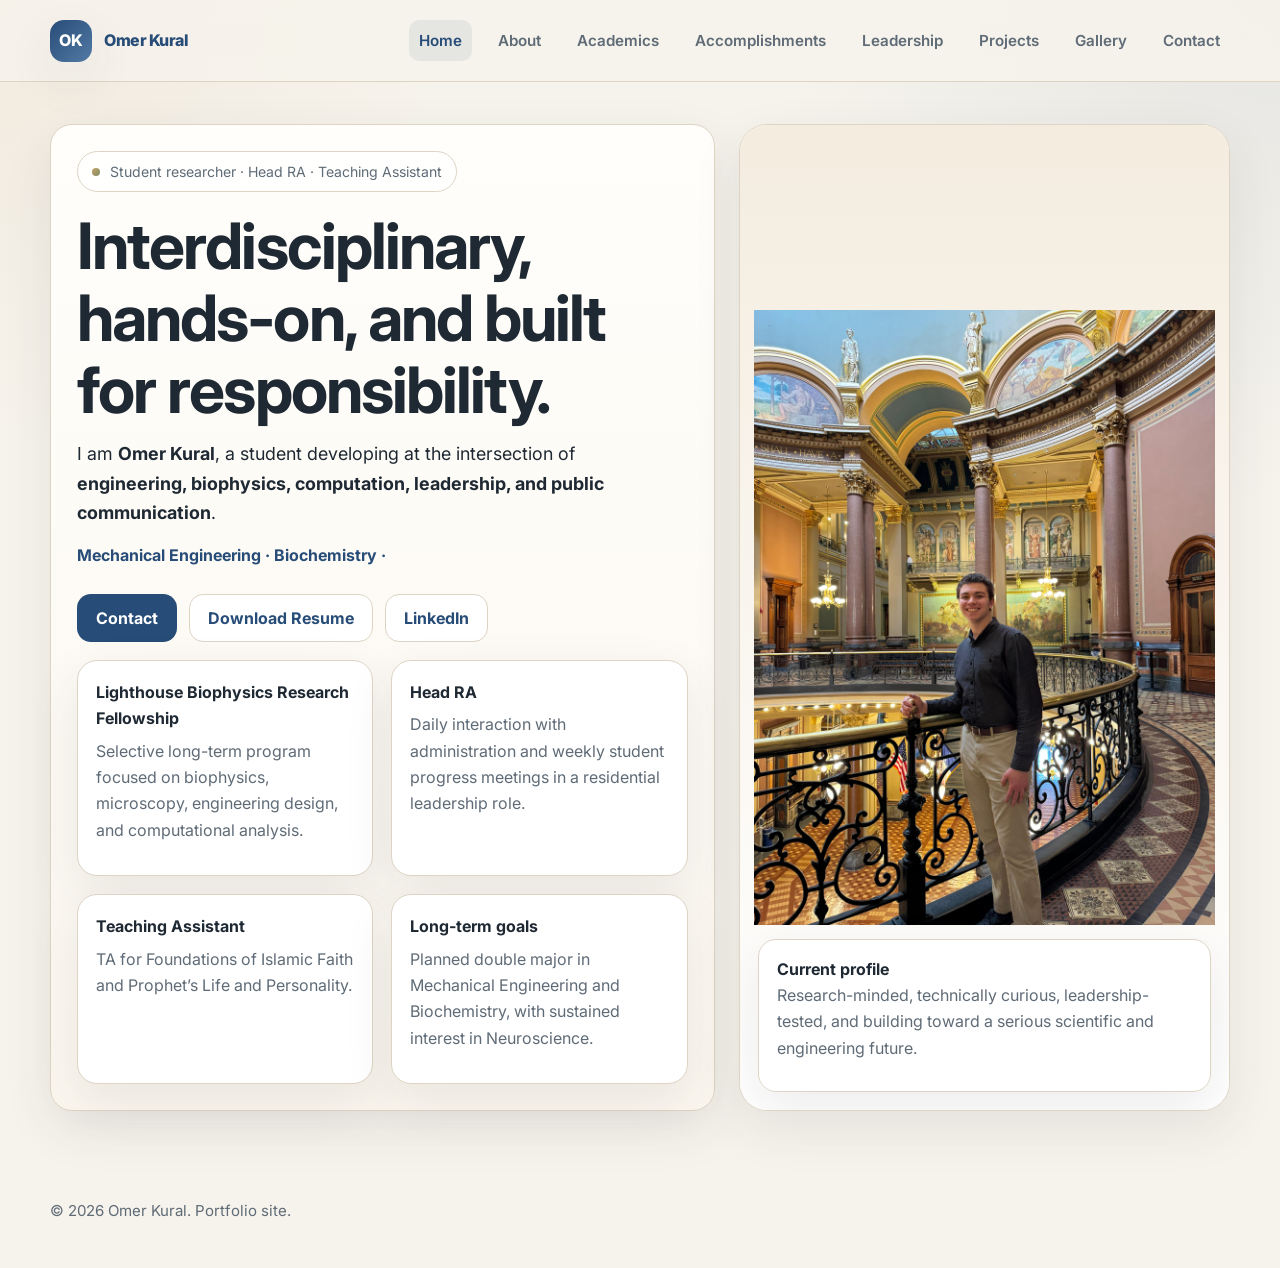
==== commit f2e6f8d7: "Update index.html" ====
--- a/index.html
+++ b/index.html
@@ -274,7 +274,8 @@
     .class-grid,
     .tile-grid,
     .gallery-grid,
-    .accomplishment-grid {
+    .accomplishment-grid,
+    .accomplishment-list {
       display: grid;
       gap: 18px;
     }
@@ -285,6 +286,7 @@
     .tile-grid,
     .gallery-grid,
     .accomplishment-grid { grid-template-columns: repeat(3, minmax(0, 1fr)); margin-top: 22px; }
+    .accomplishment-list { grid-template-columns: 1fr; margin-top: 22px; }
 
     .mini-card,
     .stat,
@@ -360,16 +362,56 @@
     }
 
     .gallery-card,
-    .accomplishment-card {
+    .accomplishment-card,
+    .list-accomplishment {
       overflow: hidden;
       transition: transform .22s ease;
     }
 
     .gallery-card:hover,
-    .accomplishment-card:hover { transform: translateY(-4px); }
+    .accomplishment-card:hover,
+    .list-accomplishment:hover { transform: translateY(-4px); }
 
     .gallery-body,
     .accomplishment-body { padding: 18px; }
+
+    .list-accomplishment {
+      display: grid;
+      grid-template-columns: 1.05fr 0.95fr;
+      overflow: hidden;
+    }
+
+    .list-copy {
+      padding: 24px;
+      display: flex;
+      flex-direction: column;
+      align-items: flex-start;
+      justify-content: center;
+    }
+
+    .list-kicker {
+      display: inline-block;
+      margin-bottom: 8px;
+      font-size: 0.8rem;
+      font-weight: 800;
+      letter-spacing: 0.05em;
+      text-transform: uppercase;
+      color: var(--accent);
+    }
+
+    .list-media {
+      background: linear-gradient(180deg, #efe7d8, #fff);
+      border-left: 1px solid var(--line);
+      min-height: 250px;
+    }
+
+    .list-media img {
+      width: 100%;
+      height: 100%;
+      object-fit: contain;
+      object-position: center center;
+      padding: 12px;
+    }
 
     .pill-list {
       display: flex;
@@ -439,6 +481,7 @@
       .gallery-grid,
       .accomplishment-grid,
       .class-grid { grid-template-columns: repeat(2, minmax(0, 1fr)); }
+      .list-accomplishment { grid-template-columns: 1fr; }
     }
 
     @media (max-width: 760px) {
@@ -451,7 +494,9 @@
       .tile-grid,
       .gallery-grid,
       .accomplishment-grid,
-      .class-grid { grid-template-columns: 1fr; }
+      .class-grid,
+      .accomplishment-list { grid-template-columns: 1fr; }
+      .list-accomplishment { grid-template-columns: 1fr; }
       .card,
       .hero-copy { padding: 22px; }
     }
@@ -467,7 +512,6 @@
       <div class="nav-links">
         <a href="#home" data-page="home">Home</a>
         <a href="#about" data-page="about">About</a>
-        <a href="#research" data-page="research">Research</a>
         <a href="#academics" data-page="academics">Academics</a>
         <a href="#accomplishments" data-page="accomplishments">Accomplishments</a>
         <a href="#leadership" data-page="leadership">Leadership</a>
@@ -561,62 +605,6 @@
             <div class="image-frame" style="margin-top:16px; border-radius:18px; border:1px solid var(--line);">
               <img src="Omer,InaSuit,inhishome.jpg" alt="Omer in a suit at home" />
             </div>
-          </div>
-        </div>
-      </div>
-    </section>
-
-    <section class="page" id="research" data-page="research">
-      <div class="container">
-        <div class="eyebrow">Research</div>
-        <div class="grid-2">
-          <div class="card">
-            <h2>Lighthouse Biophysics Research Fellowship</h2>
-            <p>
-              The <strong>Lighthouse Biophysics Research Fellowship</strong> is a selective program centered on <strong>biophysics, quantitative biology, microscopy, engineering design, and computational analysis</strong>. It is designed for students prepared for long-term commitment, precision, and work that extends beyond a single semester or school year.
-            </p>
-            <p>
-              That environment fits me well because my interests are already naturally interdisciplinary. I am drawn to technical systems, scientific reasoning, and research settings where patience and responsibility matter. I do not see science as only theory; I see it as something that must often be built, maintained, analyzed, and communicated.
-            </p>
-            <p>
-              My experience with <strong>3D CAD modeling, 3D printing, computational tools, and presentation</strong> gives me a strong starting point for participating meaningfully in this kind of work.
-            </p>
-          </div>
-          <div class="card">
-            <h3>Technical preparation</h3>
-            <ul class="clean-list">
-              <li>Years of experience with 3D printing and 3D CAD</li>
-              <li>Hands-on familiarity with machine troubleshooting and maintenance</li>
-              <li>Growing computational experience, especially in JavaScript and basic Python</li>
-              <li>Strong interest in microscopy and image-related scientific work</li>
-              <li>Ability to work seriously in structured environments requiring consistency</li>
-            </ul>
-            <div class="detail-note">
-              This part of my profile matters because it shows that my interests are not generic. They are already moving toward actual research, instrumentation, and technical contribution.
-            </div>
-          </div>
-        </div>
-        <div class="tile-grid">
-          <div class="tile video-tile">
-            <h3>Presentation video</h3>
-            <p>A formal presentation tied to Lighthouse Schools.</p>
-            <video controls preload="metadata" poster="OmerGivingaPresentationatTheLighthouseSchoolsinaSuit%232.jpg">
-              <source src="OmerGivingPresentationofTheLighthouseSchoolstoaGroupof300People.mp4" type="video/mp4" />
-            </video>
-          </div>
-          <div class="tile">
-            <div class="image-frame" style="border-radius:16px; border:1px solid var(--line); margin-bottom:12px;">
-              <img src="Omer,StandingNexttoDr.AkifTheLighthouseSchools%27FounderBothinAprofessionalsuitgivingapresentation.jpg" alt="Omer standing next to Dr. Akif" />
-            </div>
-            <h3>Professional presentation setting</h3>
-            <p>Relevant because it reinforces both scientific seriousness and communication ability.</p>
-          </div>
-          <div class="tile">
-            <div class="image-frame" style="border-radius:16px; border:1px solid var(--line); margin-bottom:12px;">
-              <img src="OmerPresentingaBusinessProjectNamedOSCARwithhispartners.jpg" alt="Omer presenting the OSCAR project" />
-            </div>
-            <h3>Project communication</h3>
-            <p>Shows comfort with presenting structured ideas publicly and working with others.</p>
           </div>
         </div>
       </div>
@@ -714,57 +702,143 @@
       <div class="container">
         <div class="eyebrow">Accomplishments</div>
         <div class="card">
-          <h2>Roles and recognitions that reflect trust</h2>
-          <p>
-            This section focuses on concrete positions and recognitions rather than general personality claims. These are the kinds of responsibilities that show other people were willing to trust me in meaningful ways.
-          </p>
-        </div>
-        <div class="stats-grid">
-          <div class="stat">
-            <div class="stat-number">Head RA</div>
-            <p>One of the two Head RAs on the dormitory side.</p>
-          </div>
-          <div class="stat">
-            <div class="stat-number">TA</div>
-            <p>Teaching Assistant for two classes.</p>
-          </div>
-          <div class="stat">
-            <div class="stat-number">Selected</div>
-            <p>Chosen for formal roles rather than casually participating.</p>
-          </div>
-          <div class="stat">
-            <div class="stat-number">Recognized</div>
-            <p>Student of the Month and visible school involvement.</p>
-          </div>
-        </div>
-        <div class="accomplishment-grid">
-          <article class="accomplishment-card">
-            <div class="accomplishment-image">
-              <img src="APictureShowingCurrentTeacherAssistants(TA%27s)atTheLighthouseSchools,thisistheschool%27sofficialpost.jpg" alt="Official post showing current TAs" />
-            </div>
-            <div class="accomplishment-body">
+          <h2>Selected accomplishments</h2>
+          <p>
+            This section is intentionally structured as a clean, left-aligned list. Each accomplishment has a short label, a supporting image, and a button that opens a dedicated detail page with more explanation.
+          </p>
+        </div>
+
+        <div class="accomplishment-list">
+          <article class="list-accomplishment">
+            <div class="list-copy">
+              <div class="list-kicker">Leadership</div>
+              <h3>Head RA</h3>
+              <p>One of the two Head RAs on the dormitory side, with recurring leadership responsibility and direct coordination with school administration.</p>
+              <a class="btn btn-primary" href="#accomplishment-head-ra" data-page-link="accomplishment-head-ra">Read more</a>
+            </div>
+            <div class="list-media"><img src="OmerWithHisRAGroupSelfie.jpg" alt="Omer with his RA group selfie" /></div>
+          </article>
+
+          <article class="list-accomplishment">
+            <div class="list-copy">
+              <div class="list-kicker">Teaching</div>
               <h3>Teaching Assistant</h3>
-              <p>Chosen as a TA for Foundations of Islamic Faith and Prophet’s Life and Personality.</p>
-            </div>
-          </article>
-          <article class="accomplishment-card">
-            <div class="accomplishment-image">
-              <img src="OmerStudentofTheMonthNovember.jpg" alt="Omer Student of the Month" />
-            </div>
-            <div class="accomplishment-body">
+              <p>Selected as a TA for Foundations of Islamic Faith and Prophet’s Life and Personality.</p>
+              <a class="btn btn-primary" href="#accomplishment-ta" data-page-link="accomplishment-ta">Read more</a>
+            </div>
+            <div class="list-media"><img src="APictureShowingCurrentTeacherAssistants(TA%27s)atTheLighthouseSchools,thisistheschool%27sofficialpost.jpg" alt="Official post showing current teacher assistants" /></div>
+          </article>
+
+          <article class="list-accomplishment">
+            <div class="list-copy">
+              <div class="list-kicker">Research</div>
+              <h3>Lighthouse Biophysics Research Fellowship</h3>
+              <p>Selective long-term fellowship centered on biophysics, microscopy, engineering design, and computational analysis.</p>
+              <a class="btn btn-primary" href="#accomplishment-fellowship" data-page-link="accomplishment-fellowship">Read more</a>
+            </div>
+            <div class="list-media"><img src="Omer,StandingNexttoDr.AkifTheLighthouseSchools%27FounderBothinAprofessionalsuitgivingapresentation.jpg" alt="Omer standing next to Dr. Akif" /></div>
+          </article>
+
+          <article class="list-accomplishment">
+            <div class="list-copy">
+              <div class="list-kicker">Recognition</div>
               <h3>Student of the Month</h3>
-              <p>A visible recognition tied to consistency, conduct, and contribution.</p>
-            </div>
-          </article>
-          <article class="accomplishment-card">
-            <div class="accomplishment-image">
-              <img src="OmerWithHisRAGroupSelfie.jpg" alt="Omer with his RA group selfie" />
-            </div>
-            <div class="accomplishment-body">
-              <h3>Residential leadership</h3>
-              <p>Head RA leadership expressed not only through structure, but through real student relationships.</p>
-            </div>
-          </article>
+              <p>A visible recognition tied to consistency, conduct, and contribution within school life.</p>
+              <a class="btn btn-primary" href="#accomplishment-student-month" data-page-link="accomplishment-student-month">Read more</a>
+            </div>
+            <div class="list-media"><img src="OmerStudentofTheMonthNovember.jpg" alt="Omer Student of the Month" /></div>
+          </article>
+        </div>
+      </div>
+    </section>
+
+    <section class="page" id="accomplishment-head-ra" data-page="accomplishment-head-ra">
+      <div class="container">
+        <div class="card">
+          <div class="eyebrow">Accomplishment detail</div>
+          <h2>Head RA</h2>
+          <p>
+            At the end of 9th grade, I and two other students were selected to become RAs for the following year. I currently serve as one of the two <strong>Head RAs</strong> on the dormitory side.
+          </p>
+          <p>
+            This role includes daily meetings with administration, dorm directors, residential life coordinators, and principals about policy changes, implementation, and student feedback. I also lead my own RA group and hold weekly progress meetings focused on grades, wellbeing, and overall student development.
+          </p>
+          <p>
+            What makes this accomplishment meaningful is that it reflects trust, consistency, and the ability to work within real structures of responsibility. It is not just a title; it involves recurring accountability.
+          </p>
+          <div class="hero-actions">
+            <a class="btn btn-secondary" href="#accomplishments" data-page-link="accomplishments">Back to accomplishments</a>
+          </div>
+        </div>
+        <div class="gallery-grid">
+          <article class="gallery-card">
+            <div class="gallery-image"><img src="OmerWithHisRAGroup%232.jpg" alt="Omer with his RA group" /></div>
+            <div class="gallery-body"><h3>RA group</h3><p>A direct visual tied to residential leadership.</p></div>
+          </article>
+          <article class="gallery-card">
+            <div class="gallery-image"><img src="OmerWithHisRAGroupatThousandTales,RestaurantinChicagoEatingDinner.jpg" alt="Omer with his RA group at dinner" /></div>
+            <div class="gallery-body"><h3>Group dinner</h3><p>Shows the community-building side of mentorship and leadership.</p></div>
+          </article>
+        </div>
+      </div>
+    </section>
+
+    <section class="page" id="accomplishment-ta" data-page="accomplishment-ta">
+      <div class="container">
+        <div class="card">
+          <div class="eyebrow">Accomplishment detail</div>
+          <h2>Teaching Assistant</h2>
+          <p>
+            This year I was chosen as one of the school’s Teaching Assistants. I serve as the TA for <strong>Foundations of Islamic Faith</strong> and <strong>Prophet’s Life and Personality</strong>.
+          </p>
+          <p>
+            That role reflects more than just academic strength. It also suggests professionalism, reliability, and the ability to support a classroom environment in a structured way.
+          </p>
+          <p>
+            It fits well with the broader profile presented on this site: I am not only interested in learning for myself, but also in being useful in environments where responsibility matters.
+          </p>
+          <div class="hero-actions">
+            <a class="btn btn-secondary" href="#accomplishments" data-page-link="accomplishments">Back to accomplishments</a>
+          </div>
+        </div>
+      </div>
+    </section>
+
+    <section class="page" id="accomplishment-fellowship" data-page="accomplishment-fellowship">
+      <div class="container">
+        <div class="card">
+          <div class="eyebrow">Accomplishment detail</div>
+          <h2>Lighthouse Biophysics Research Fellowship</h2>
+          <p>
+            The Lighthouse Biophysics Research Fellowship is a selective extracurricular research program dedicated to advanced study in <strong>biophysics, quantitative biology, microscopy, engineering design, and computational analysis</strong>.
+          </p>
+          <p>
+            The fellowship is designed for students prepared to think critically, work with precision, and contribute to projects that extend beyond a single semester or school year. It is intended as a long-term commitment through graduation, with strong emphasis on maturity, integrity, academic discipline, and laboratory standards.
+          </p>
+          <p>
+            This accomplishment belongs with the other major achievements on the site because it shows alignment between my interests and a serious, selective, research-oriented program.
+          </p>
+          <div class="hero-actions">
+            <a class="btn btn-secondary" href="#accomplishments" data-page-link="accomplishments">Back to accomplishments</a>
+          </div>
+        </div>
+      </div>
+    </section>
+
+    <section class="page" id="accomplishment-student-month" data-page="accomplishment-student-month">
+      <div class="container">
+        <div class="card">
+          <div class="eyebrow">Accomplishment detail</div>
+          <h2>Student of the Month</h2>
+          <p>
+            Being recognized as <strong>Student of the Month</strong> matters because it reflects a broader pattern rather than a single isolated moment. Recognition like this usually points to consistency, visible contribution, and a dependable presence within school life.
+          </p>
+          <p>
+            On this site, it works best as supporting evidence that my profile is not just self-described. There are also visible signs that others have noticed and trusted my contribution.
+          </p>
+          <div class="hero-actions">
+            <a class="btn btn-secondary" href="#accomplishments" data-page-link="accomplishments">Back to accomplishments</a>
+          </div>
         </div>
       </div>
     </section>
@@ -827,41 +901,96 @@
     <section class="page" id="projects" data-page="projects">
       <div class="container">
         <div class="eyebrow">Projects</div>
-        <div class="tile-grid">
-          <article class="tile">
-            <div class="image-frame" style="border-radius:16px; border:1px solid var(--line); margin-bottom:12px;">
-              <img src="OmerPresentingaBusinessProjectNamedOSCARwithhispartners.jpg" alt="Omer presenting OSCAR" />
-            </div>
-            <h3>OSCAR project presentation</h3>
-            <p>Evidence of structured project work, collaboration, and public-facing communication.</p>
-          </article>
-          <article class="tile">
-            <div class="image-frame" style="border-radius:16px; border:1px solid var(--line); margin-bottom:12px;">
-              <img src="OmerGivingaPresentationatTheLighthouseSchoolsinaSuit%231.jpg" alt="Omer giving a presentation" />
-            </div>
-            <h3>Formal school presentation</h3>
-            <p>Supports the overall profile of confidence, presentation skill, and professionalism.</p>
-          </article>
-          <article class="tile">
-            <div class="image-frame" style="border-radius:16px; border:1px solid var(--line); margin-bottom:12px;">
-              <img src="OmeratJobFairNotonBus%232.jpg" alt="Omer at a job fair" />
-            </div>
-            <h3>Career exploration</h3>
-            <p>Early professional exposure tied to long-term engineering and scientific interests.</p>
-          </article>
-        </div>
-        <div class="grid-2" style="margin-top:22px;">
-          <div class="card">
-            <h3>Technical project direction</h3>
-            <p>
-              My broader project direction includes 3D CAD modeling, 3D printing, computational work, and interest in AI-related scientific imaging tools. Even where work is still in progress, the direction is already coherent and meaningful.
-            </p>
-          </div>
-          <div class="card">
-            <h3>Why this matters</h3>
-            <p>
-              A strong portfolio should not just list interests. It should show recurring evidence of building, presenting, troubleshooting, organizing, and following through. That is the logic behind how the site presents my projects.
-            </p>
+        <div class="card">
+          <h2>Projects and project-related work</h2>
+          <p>
+            Like the accomplishments section, this page is now structured as a clean list. Each project has a short summary and a detail page for a fuller explanation.
+          </p>
+        </div>
+
+        <div class="accomplishment-list">
+          <article class="list-accomplishment">
+            <div class="list-copy">
+              <div class="list-kicker">Presentation</div>
+              <h3>OSCAR Project</h3>
+              <p>A public-facing business project presentation completed with partners.</p>
+              <a class="btn btn-primary" href="#project-oscar" data-page-link="project-oscar">Read more</a>
+            </div>
+            <div class="list-media"><img src="OmerPresentingaBusinessProjectNamedOSCARwithhispartners.jpg" alt="Omer presenting OSCAR" /></div>
+          </article>
+
+          <article class="list-accomplishment">
+            <div class="list-copy">
+              <div class="list-kicker">Communication</div>
+              <h3>Lighthouse Presentation</h3>
+              <p>Formal presentation experience that supports the professional and public-speaking side of my portfolio.</p>
+              <a class="btn btn-primary" href="#project-lighthouse-presentation" data-page-link="project-lighthouse-presentation">Read more</a>
+            </div>
+            <div class="list-media"><img src="OmerGivingaPresentationatTheLighthouseSchoolsinaSuit%231.jpg" alt="Omer giving a presentation" /></div>
+          </article>
+
+          <article class="list-accomplishment">
+            <div class="list-copy">
+              <div class="list-kicker">Technical direction</div>
+              <h3>3D Printing and CAD Work</h3>
+              <p>Hands-on technical work in modeling, printing, troubleshooting, and building.</p>
+              <a class="btn btn-primary" href="#project-cad-printing" data-page-link="project-cad-printing">Read more</a>
+            </div>
+            <div class="list-media"><img src="OmerWithHisFriendAppearingtobeCollectingSomeElectronicCircuitRelatedThingsintoAcardboardbox.heic" alt="Omer with a friend handling electronics-related items" /></div>
+          </article>
+        </div>
+      </div>
+    </section>
+
+    <section class="page" id="project-oscar" data-page="project-oscar">
+      <div class="container">
+        <div class="card">
+          <div class="eyebrow">Project detail</div>
+          <h2>OSCAR Project</h2>
+          <p>
+            The OSCAR project is important on this site because it shows more than classroom participation. It shows collaborative work, preparation, presentation, and the ability to communicate an idea clearly in a more formal setting.
+          </p>
+          <p>
+            It supports the larger theme of the portfolio: I work best when I can combine structure, communication, and initiative.
+          </p>
+          <div class="hero-actions">
+            <a class="btn btn-secondary" href="#projects" data-page-link="projects">Back to projects</a>
+          </div>
+        </div>
+      </div>
+    </section>
+
+    <section class="page" id="project-lighthouse-presentation" data-page="project-lighthouse-presentation">
+      <div class="container">
+        <div class="card">
+          <div class="eyebrow">Project detail</div>
+          <h2>Lighthouse Presentation</h2>
+          <p>
+            My Lighthouse presentation images and video are included because they represent the public-facing side of my profile. They show comfort with formal communication, visual professionalism, and confidence presenting in front of others.
+          </p>
+          <p>
+            This complements the more technical and leadership-oriented parts of the portfolio by showing that I can also explain and represent ideas clearly.
+          </p>
+          <div class="hero-actions">
+            <a class="btn btn-secondary" href="#projects" data-page-link="projects">Back to projects</a>
+          </div>
+        </div>
+      </div>
+    </section>
+
+    <section class="page" id="project-cad-printing" data-page="project-cad-printing">
+      <div class="container">
+        <div class="card">
+          <div class="eyebrow">Project detail</div>
+          <h2>3D Printing and CAD Work</h2>
+          <p>
+            A major part of my technical identity comes from years of hands-on work with 3D printing and CAD. This includes modeling, machine maintenance, troubleshooting, material choice, and practical problem-solving.
+          </p>
+          <p>
+            It belongs in the projects area because it is an actual body of recurring technical work rather than a vague interest. It also connects directly to my long-term interest in engineering and research-heavy environments.
+          </p>
+          <div class="hero-actions">
+            <a class="btn btn-secondary" href="#projects" data-page-link="projects">Back to projects</a>
           </div>
         </div>
       </div>
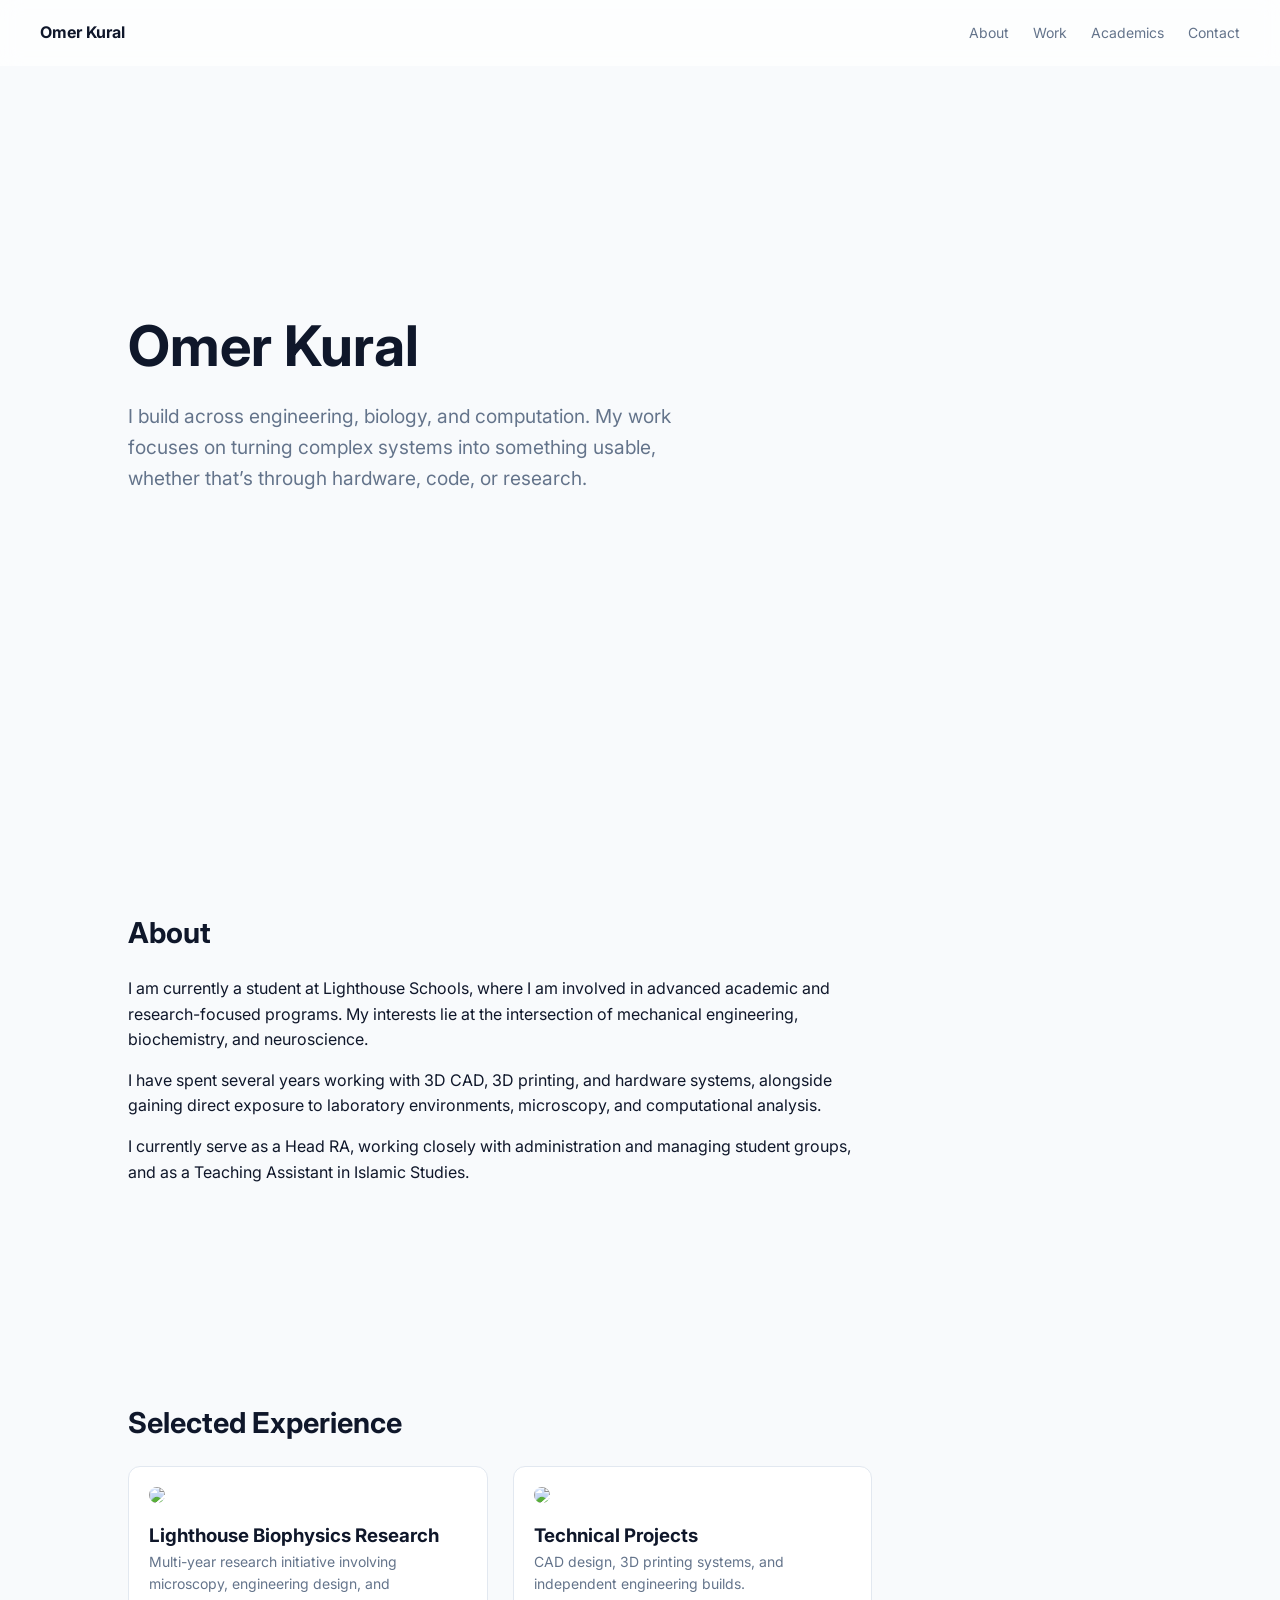
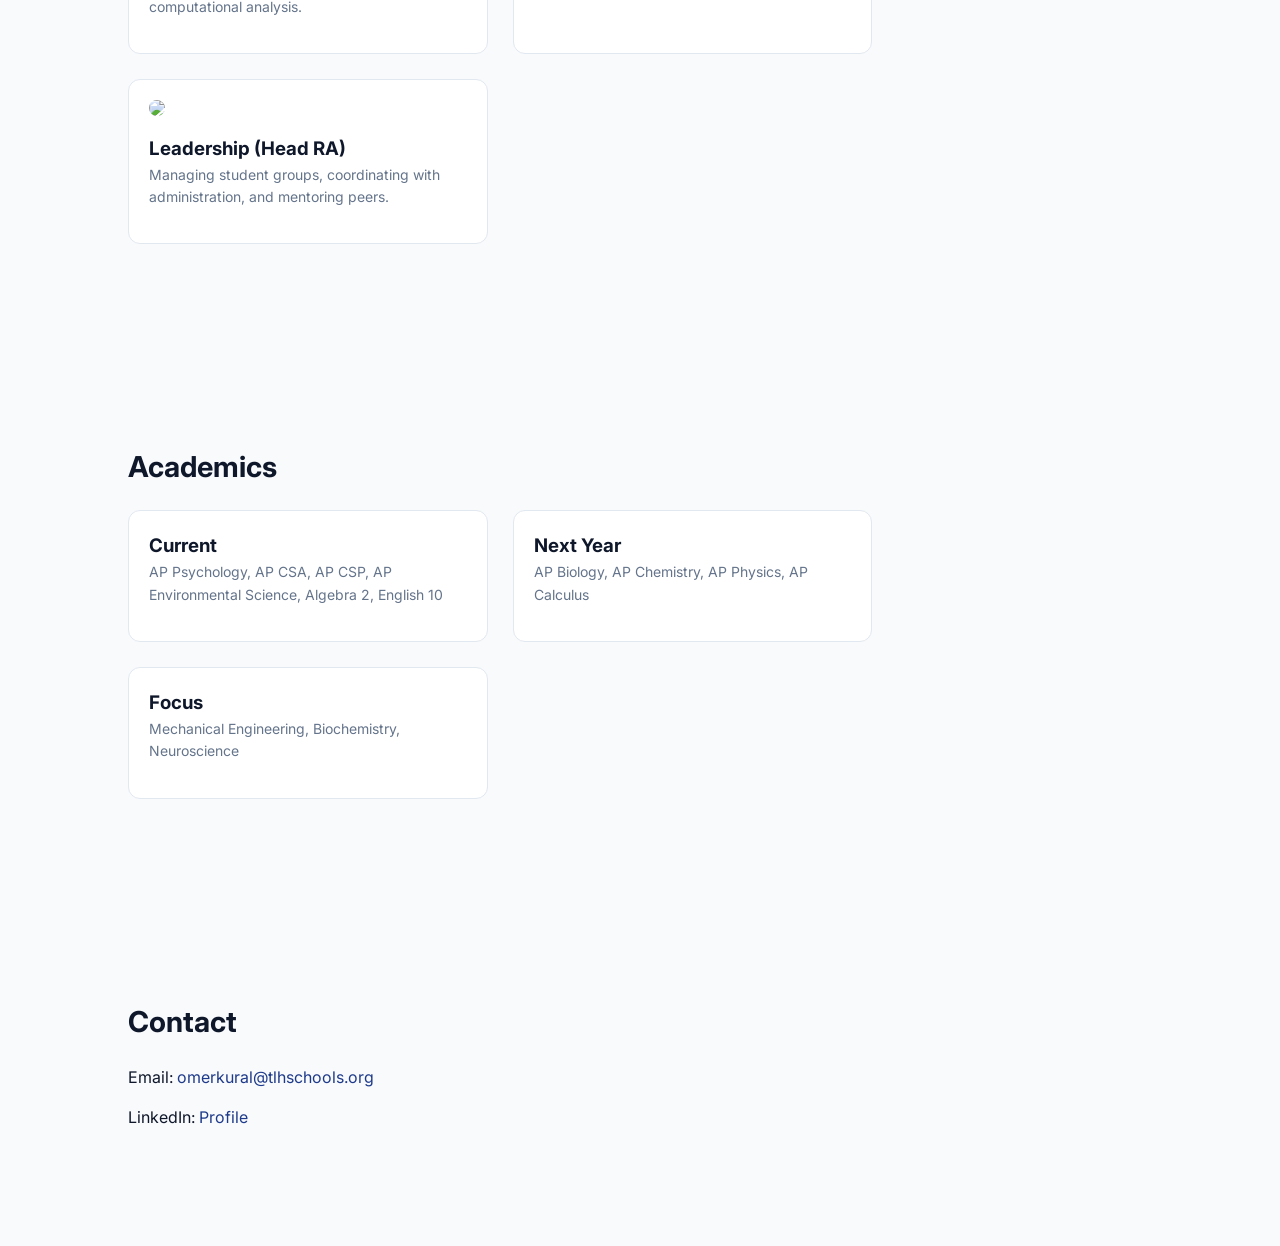
==== commit 564bbff0: "Update index.html" ====
--- a/index.html
+++ b/index.html
@@ -1,1155 +1,241 @@
 <!DOCTYPE html>
 <html lang="en">
 <head>
-  <meta charset="UTF-8" />
-  <meta name="viewport" content="width=device-width, initial-scale=1.0" />
-  <title>Omer Kural | Portfolio</title>
-  <meta name="description" content="Omer Kural — student researcher, Head RA, TA, and aspiring engineer-scientist." />
-  <link rel="preconnect" href="https://fonts.googleapis.com">
-  <link rel="preconnect" href="https://fonts.gstatic.com" crossorigin>
-  <link href="https://fonts.googleapis.com/css2?family=Inter:wght@400;500;600;700;800&display=swap" rel="stylesheet">
-  <style>
-    :root {
-      --bg: #f6f3ec;
-      --bg-soft: #fffdf9;
-      --panel: #ffffff;
-      --panel-2: #f2ede2;
-      --text: #1f2933;
-      --muted: #5f6b76;
-      --line: #ddd4c4;
-      --accent: #274c77;
-      --accent-2: #7d8f69;
-      --accent-3: #c89f65;
-      --shadow: 0 18px 50px rgba(50, 56, 62, 0.09);
-      --radius: 22px;
-      --max: 1180px;
-      --nav-h: 82px;
-    }
-
-    * { box-sizing: border-box; }
-    html, body { margin: 0; }
-    body {
-      font-family: 'Inter', sans-serif;
-      background:
-        radial-gradient(circle at top left, rgba(200,159,101,0.10), transparent 25%),
-        radial-gradient(circle at top right, rgba(39,76,119,0.08), transparent 28%),
-        var(--bg);
-      color: var(--text);
-      line-height: 1.65;
-    }
-
-    a { color: inherit; }
-    img, video { display: block; max-width: 100%; }
-
-    .container {
-      width: min(var(--max), calc(100% - 32px));
-      margin: 0 auto;
-    }
-
-    .site-nav {
-      position: sticky;
-      top: 0;
-      z-index: 100;
-      height: var(--nav-h);
-      border-bottom: 1px solid var(--line);
-      backdrop-filter: blur(14px);
-      background: rgba(246, 243, 236, 0.88);
-    }
-
-    .nav-inner {
-      height: 100%;
-      display: flex;
-      align-items: center;
-      justify-content: space-between;
-      gap: 18px;
-    }
-
-    .brand {
-      display: flex;
-      align-items: center;
-      gap: 12px;
-      text-decoration: none;
-      font-weight: 800;
-      letter-spacing: -0.03em;
-      color: var(--accent);
-    }
-
-    .brand-mark {
-      width: 42px;
-      height: 42px;
-      display: grid;
-      place-items: center;
-      border-radius: 14px;
-      background: linear-gradient(135deg, var(--accent), #527aa5);
-      color: #fff;
-      box-shadow: var(--shadow);
-      font-weight: 800;
-    }
-
-    .nav-links {
-      display: flex;
-      flex-wrap: wrap;
-      gap: 16px;
-      align-items: center;
-      justify-content: flex-end;
-    }
-
-    .nav-links a {
-      text-decoration: none;
-      color: var(--muted);
-      font-weight: 600;
-      font-size: 0.95rem;
-      padding: 8px 10px;
-      border-radius: 10px;
-      transition: background .2s ease, color .2s ease;
-    }
-
-    .nav-links a:hover,
-    .nav-links a.active {
-      color: var(--accent);
-      background: rgba(39,76,119,0.08);
-    }
-
-    .page-shell {
-      min-height: calc(100vh - var(--nav-h));
-    }
-
-    .page {
-      display: none;
-      padding: 42px 0 70px;
-      min-height: calc(100vh - var(--nav-h));
-    }
-
-    .page.active {
-      display: block;
-      animation: fadePage .35s ease;
-    }
-
-    @keyframes fadePage {
-      from { opacity: 0; transform: translateY(10px); }
-      to { opacity: 1; transform: translateY(0); }
-    }
-
-    .eyebrow {
-      display: inline-flex;
-      align-items: center;
-      gap: 10px;
-      padding: 8px 14px;
-      border: 1px solid var(--line);
-      border-radius: 999px;
-      background: rgba(255,255,255,0.75);
-      color: var(--muted);
-      font-size: 0.88rem;
-      margin-bottom: 18px;
-    }
-
-    .eyebrow::before {
-      content: "";
-      width: 8px;
-      height: 8px;
-      border-radius: 50%;
-      background: linear-gradient(135deg, var(--accent-3), var(--accent-2));
-    }
-
-    h1, h2, h3, h4 {
-      margin: 0 0 14px;
-      line-height: 1.12;
-      letter-spacing: -0.03em;
-    }
-
-    h1 { font-size: clamp(2.8rem, 5vw, 5.1rem); }
-    h2 { font-size: clamp(2rem, 3vw, 3rem); }
-    h3 { font-size: 1.15rem; }
-
-    p { margin: 0 0 14px; color: var(--muted); }
-    strong { color: var(--text); }
-
-    .hero-grid,
-    .grid-2,
-    .contact-grid {
-      display: grid;
-      grid-template-columns: 1.15fr 0.85fr;
-      gap: 24px;
-    }
-
-    .card {
-      background: var(--panel);
-      border: 1px solid var(--line);
-      border-radius: var(--radius);
-      padding: 26px;
-      box-shadow: var(--shadow);
-    }
-
-    .hero-copy,
-    .hero-media {
-      min-height: 610px;
-    }
-
-    .hero-copy {
-      display: flex;
-      flex-direction: column;
-      justify-content: space-between;
-      background: linear-gradient(180deg, #fffefb, #fbf7ef);
-    }
-
-    .hero-media {
-      position: relative;
-      overflow: hidden;
-      background: var(--panel);
-      border: 1px solid var(--line);
-      border-radius: 28px;
-      box-shadow: var(--shadow);
-    }
-
-    .hero-media img {
-      width: 100%;
-      height: 100%;
-      object-fit: contain;
-      object-position: center center;
-      background: linear-gradient(180deg, #f4ecdf, #fff);
-      padding: 14px;
-    }
-
-    .hero-badge {
-      position: absolute;
-      left: 18px;
-      right: 18px;
-      bottom: 18px;
-      border-radius: 18px;
-      padding: 16px 18px;
-      background: rgba(255,255,255,0.92);
-      border: 1px solid var(--line);
-      box-shadow: var(--shadow);
-    }
-
-    .hero-subtitle {
-      font-size: 1.12rem;
-      color: var(--text);
-      max-width: 720px;
-    }
-
-    .typing-line {
-      min-height: 34px;
-      color: var(--accent);
-      font-weight: 700;
-      margin: 12px 0 16px;
-    }
-
-    .hero-actions {
-      display: flex;
-      flex-wrap: wrap;
-      gap: 12px;
-      margin-top: 18px;
-    }
-
-    .btn {
-      display: inline-flex;
-      align-items: center;
-      justify-content: center;
-      min-height: 48px;
-      padding: 0 18px;
-      border-radius: 14px;
-      text-decoration: none;
-      font-weight: 700;
-      cursor: pointer;
-      transition: transform .2s ease, background .2s ease;
-      border: 1px solid transparent;
-    }
-
-    .btn:hover { transform: translateY(-2px); }
-
-    .btn-primary {
-      background: var(--accent);
-      color: #fff;
-    }
-
-    .btn-secondary {
-      background: #fff;
-      border-color: var(--line);
-      color: var(--accent);
-    }
-
-    .quick-grid,
-    .stats-grid,
-    .class-grid,
-    .tile-grid,
-    .gallery-grid,
-    .accomplishment-grid,
-    .accomplishment-list {
-      display: grid;
-      gap: 18px;
-    }
-
-    .quick-grid { grid-template-columns: repeat(2, minmax(0, 1fr)); margin-top: 18px; }
-    .stats-grid { grid-template-columns: repeat(4, minmax(0, 1fr)); margin-top: 22px; }
-    .class-grid { grid-template-columns: repeat(2, minmax(0, 1fr)); margin-top: 22px; }
-    .tile-grid,
-    .gallery-grid,
-    .accomplishment-grid { grid-template-columns: repeat(3, minmax(0, 1fr)); margin-top: 22px; }
-    .accomplishment-list { grid-template-columns: 1fr; margin-top: 22px; }
-
-    .mini-card,
-    .stat,
-    .class-card,
-    .tile,
-    .gallery-card,
-    .accomplishment-card,
-    .contact-item {
-      background: var(--panel);
-      border: 1px solid var(--line);
-      border-radius: 20px;
-      box-shadow: var(--shadow);
-    }
-
-    .mini-card,
-    .stat,
-    .class-card,
-    .tile,
-    .contact-item { padding: 18px; }
-
-    .mini-card strong { display: block; margin-bottom: 6px; }
-    .stat-number {
-      font-size: clamp(1.8rem, 3vw, 2.6rem);
-      font-weight: 800;
-      color: var(--accent);
-      margin-bottom: 8px;
-    }
-
-    .class-card h3,
-    .tile h3,
-    .gallery-body h3,
-    .accomplishment-body h3 { margin-bottom: 8px; }
-
-    .class-card ul,
-    .tile ul,
-    .clean-list {
-      margin: 10px 0 0 18px;
-      color: var(--muted);
-    }
-
-    .detail-note {
-      margin-top: 10px;
-      font-size: 0.95rem;
-      color: var(--muted);
-    }
-
-    .image-frame,
-    .gallery-image,
-    .accomplishment-image {
-      width: 100%;
-      aspect-ratio: 4 / 3;
-      overflow: hidden;
-      background: linear-gradient(180deg, #efe7d8, #fff);
-      border-bottom: 1px solid var(--line);
-    }
-
-    .image-frame img,
-    .gallery-image img,
-    .accomplishment-image img {
-      width: 100%;
-      height: 100%;
-      object-fit: contain;
-      object-position: center center;
-      padding: 10px;
-    }
-
-    .tile.video-tile video {
-      width: 100%;
-      aspect-ratio: 16 / 9;
-      border-radius: 16px;
-      background: #000;
-      margin-top: 12px;
-    }
-
-    .gallery-card,
-    .accomplishment-card,
-    .list-accomplishment {
-      overflow: hidden;
-      transition: transform .22s ease;
-    }
-
-    .gallery-card:hover,
-    .accomplishment-card:hover,
-    .list-accomplishment:hover { transform: translateY(-4px); }
-
-    .gallery-body,
-    .accomplishment-body { padding: 18px; }
-
-    .list-accomplishment {
-      display: grid;
-      grid-template-columns: 1.05fr 0.95fr;
-      overflow: hidden;
-    }
-
-    .list-copy {
-      padding: 24px;
-      display: flex;
-      flex-direction: column;
-      align-items: flex-start;
-      justify-content: center;
-    }
-
-    .list-kicker {
-      display: inline-block;
-      margin-bottom: 8px;
-      font-size: 0.8rem;
-      font-weight: 800;
-      letter-spacing: 0.05em;
-      text-transform: uppercase;
-      color: var(--accent);
-    }
-
-    .list-media {
-      background: linear-gradient(180deg, #efe7d8, #fff);
-      border-left: 1px solid var(--line);
-      min-height: 250px;
-    }
-
-    .list-media img {
-      width: 100%;
-      height: 100%;
-      object-fit: contain;
-      object-position: center center;
-      padding: 12px;
-    }
-
-    .pill-list {
-      display: flex;
-      flex-wrap: wrap;
-      gap: 10px;
-      margin-top: 14px;
-    }
-
-    .pill {
-      padding: 9px 13px;
-      border-radius: 999px;
-      background: #fff;
-      border: 1px solid var(--line);
-      color: var(--accent);
-      font-weight: 600;
-      font-size: 0.92rem;
-    }
-
-    .contact-grid { margin-top: 22px; }
-    .contact-list { display: grid; gap: 14px; }
-    .contact-item span {
-      display: block;
-      color: var(--muted);
-      font-size: 0.92rem;
-      margin-bottom: 4px;
-    }
-
-    form {
-      display: grid;
-      gap: 14px;
-    }
-
-    label {
-      display: grid;
-      gap: 8px;
-      color: var(--text);
-      font-weight: 600;
-      font-size: 0.95rem;
-    }
-
-    input, textarea {
-      width: 100%;
-      padding: 14px 16px;
-      border-radius: 14px;
-      border: 1px solid var(--line);
-      background: #fff;
-      color: var(--text);
-      font: inherit;
-      resize: vertical;
-    }
-
-    textarea { min-height: 150px; }
-    .footer {
-      padding: 18px 0 44px;
-      color: var(--muted);
-      font-size: 0.94rem;
-    }
-
-    @media (max-width: 1100px) {
-      .hero-grid,
-      .grid-2,
-      .contact-grid { grid-template-columns: 1fr; }
-      .hero-copy,
-      .hero-media { min-height: auto; }
-      .stats-grid,
-      .tile-grid,
-      .gallery-grid,
-      .accomplishment-grid,
-      .class-grid { grid-template-columns: repeat(2, minmax(0, 1fr)); }
-      .list-accomplishment { grid-template-columns: 1fr; }
-    }
-
-    @media (max-width: 760px) {
-      :root { --nav-h: 118px; }
-      .site-nav { height: auto; padding: 10px 0; }
-      .nav-inner { align-items: flex-start; flex-direction: column; }
-      .nav-links { justify-content: flex-start; gap: 10px; }
-      .quick-grid,
-      .stats-grid,
-      .tile-grid,
-      .gallery-grid,
-      .accomplishment-grid,
-      .class-grid,
-      .accomplishment-list { grid-template-columns: 1fr; }
-      .list-accomplishment { grid-template-columns: 1fr; }
-      .card,
-      .hero-copy { padding: 22px; }
-    }
-  </style>
+<meta charset="UTF-8">
+<meta name="viewport" content="width=device-width, initial-scale=1.0">
+
+<title>Omer Kural</title>
+
+<link href="https://fonts.googleapis.com/css2?family=Inter:wght@400;500;700&display=swap" rel="stylesheet">
+<script src="https://cdn.jsdelivr.net/npm/chart.js"></script>
+
+<style>
+:root {
+  --bg: #f8fafc;
+  --text: #0f172a;
+  --accent: #1e3a8a;
+  --muted: #64748b;
+}
+
+* {
+  margin:0;
+  padding:0;
+  box-sizing:border-box;
+  font-family: 'Inter', sans-serif;
+}
+
+body {
+  background: var(--bg);
+  color: var(--text);
+  line-height:1.6;
+}
+
+/* NAV */
+nav {
+  position:fixed;
+  width:100%;
+  display:flex;
+  justify-content:space-between;
+  padding:20px 40px;
+  background:rgba(255,255,255,0.7);
+  backdrop-filter: blur(10px);
+}
+
+nav a {
+  margin-left:20px;
+  text-decoration:none;
+  color:var(--muted);
+  font-size:14px;
+}
+
+nav a:hover {
+  color:var(--text);
+}
+
+/* HERO */
+.hero {
+  height:90vh;
+  display:flex;
+  flex-direction:column;
+  justify-content:center;
+  padding:0 10%;
+}
+
+.hero h1 {
+  font-size:3.5rem;
+  font-weight:700;
+}
+
+.hero p {
+  margin-top:10px;
+  color:var(--muted);
+  font-size:1.2rem;
+  max-width:600px;
+}
+
+/* SECTIONS */
+section {
+  padding:100px 10%;
+  max-width:1000px;
+}
+
+h2 {
+  font-size:1.8rem;
+  margin-bottom:20px;
+}
+
+p {
+  margin-bottom:15px;
+}
+
+/* GRID */
+.grid {
+  display:grid;
+  grid-template-columns:repeat(auto-fit,minmax(280px,1fr));
+  gap:25px;
+}
+
+/* CARD */
+.card {
+  background:white;
+  padding:20px;
+  border-radius:12px;
+  border:1px solid #e2e8f0;
+  transition:0.2s;
+}
+
+.card:hover {
+  transform: translateY(-3px);
+}
+
+/* IMAGE */
+img {
+  width:100%;
+  border-radius:10px;
+  margin-bottom:10px;
+}
+
+/* SMALL TEXT */
+.muted {
+  color:var(--muted);
+  font-size:14px;
+}
+
+/* CONTACT */
+.contact a {
+  color:var(--accent);
+  text-decoration:none;
+}
+
+</style>
 </head>
+
 <body>
-  <nav class="site-nav">
-    <div class="container nav-inner">
-      <a class="brand" href="#home">
-        <span class="brand-mark">OK</span>
-        <span>Omer Kural</span>
-      </a>
-      <div class="nav-links">
-        <a href="#home" data-page="home">Home</a>
-        <a href="#about" data-page="about">About</a>
-        <a href="#academics" data-page="academics">Academics</a>
-        <a href="#accomplishments" data-page="accomplishments">Accomplishments</a>
-        <a href="#leadership" data-page="leadership">Leadership</a>
-        <a href="#projects" data-page="projects">Projects</a>
-        <a href="#gallery" data-page="gallery">Gallery</a>
-        <a href="#contact" data-page="contact">Contact</a>
-      </div>
-    </div>
-  </nav>
-
-  <main class="page-shell">
-    <section class="page active" id="home" data-page="home">
-      <div class="container hero-grid">
-        <div class="card hero-copy">
-          <div>
-            <div class="eyebrow">Student researcher · Head RA · Teaching Assistant</div>
-            <h1>Interdisciplinary, hands-on, and built for responsibility.</h1>
-            <p class="hero-subtitle">
-              I am <strong>Omer Kural</strong>, a student developing at the intersection of <strong>engineering, biophysics, computation, leadership, and public communication</strong>.
-            </p>
-            <div class="typing-line" id="typing-text"></div>
-            <div class="hero-actions">
-              <a class="btn btn-primary" href="#contact" data-page-link="contact">Contact</a>
-              <a class="btn btn-secondary" href="resume.pdf" download>Download Resume</a>
-              <a class="btn btn-secondary" href="https://www.linkedin.com/in/omer-kural-1a7a24391" target="_blank" rel="noreferrer">LinkedIn</a>
-            </div>
-          </div>
-          <div class="quick-grid">
-            <div class="mini-card">
-              <strong>Lighthouse Biophysics Research Fellowship</strong>
-              <p>Selective long-term program focused on biophysics, microscopy, engineering design, and computational analysis.</p>
-            </div>
-            <div class="mini-card">
-              <strong>Head RA</strong>
-              <p>Daily interaction with administration and weekly student progress meetings in a residential leadership role.</p>
-            </div>
-            <div class="mini-card">
-              <strong>Teaching Assistant</strong>
-              <p>TA for Foundations of Islamic Faith and Prophet’s Life and Personality.</p>
-            </div>
-            <div class="mini-card">
-              <strong>Long-term goals</strong>
-              <p>Planned double major in Mechanical Engineering and Biochemistry, with sustained interest in Neuroscience.</p>
-            </div>
-          </div>
-        </div>
-        <div class="hero-media">
-          <img src="OmerAtIowaCapitol(GoodProfileIntroductionPicture).jpg" alt="Omer Kural at the Iowa Capitol" />
-          <div class="hero-badge">
-            <strong>Current profile</strong>
-            <p>Research-minded, technically curious, leadership-tested, and building toward a serious scientific and engineering future.</p>
-          </div>
-        </div>
-      </div>
-    </section>
-
-    <section class="page" id="about" data-page="about">
-      <div class="container">
-        <div class="eyebrow">About</div>
-        <div class="grid-2">
-          <div class="card">
-            <h2>My backstory, organized clearly.</h2>
-            <p>
-              In <strong>8th grade</strong>, I attended <strong>Fountain Academy in Chicago</strong>, which was my first experience at a boarding school. That year gave me an early introduction to structured academic life away from home and helped develop discipline, adaptability, and independence.
-            </p>
-            <p>
-              In <strong>9th grade</strong>, I joined <strong>The Lighthouse Schools</strong> in Iowa during the school’s very first year. Being part of a school that had just opened meant that everything felt foundational. I was not simply joining an established environment; I was growing with a new institution.
-            </p>
-            <p>
-              Since then, my path has become increasingly defined by <strong>academic ambition, technical curiosity, responsibility in leadership roles, and a strong interest in serious long-term work</strong>. I am especially motivated by opportunities that combine science, engineering, communication, and mentorship.
-            </p>
-            <p>
-              My academic direction is toward a planned <strong>double major in Mechanical Engineering and Biochemistry</strong>, with strong interest in <strong>Neuroscience</strong>. What appeals to me most is the chance to work across fields rather than remain limited to only one way of thinking.
-            </p>
-          </div>
-          <div class="card">
-            <h3>What stands out in my profile</h3>
-            <div class="pill-list">
-              <span class="pill">Boarding school experience</span>
-              <span class="pill">Founding-year Lighthouse student</span>
-              <span class="pill">Head RA</span>
-              <span class="pill">Teaching Assistant</span>
-              <span class="pill">Research fellowship</span>
-              <span class="pill">Public speaking</span>
-              <span class="pill">3D printing and CAD</span>
-              <span class="pill">Computation</span>
-            </div>
-            <div class="detail-note">
-              This site is structured to present not just scattered facts, but a coherent profile: someone who has already taken on real responsibility, is academically ambitious, and is intentionally moving toward research-heavy and engineering-heavy work.
-            </div>
-            <div class="image-frame" style="margin-top:16px; border-radius:18px; border:1px solid var(--line);">
-              <img src="Omer,InaSuit,inhishome.jpg" alt="Omer in a suit at home" />
-            </div>
-          </div>
-        </div>
-      </div>
-    </section>
-
-    <section class="page" id="academics" data-page="academics">
-      <div class="container">
-        <div class="eyebrow">Academics</div>
-        <div class="card">
-          <h2>Academic journey by grade</h2>
-          <p>
-            This section is intentionally organized by year so it stays detailed without becoming overwhelming. It shows what I took, what I am taking now, and what I plan to take next.
-          </p>
-        </div>
-        <div class="class-grid">
-          <div class="class-card">
-            <h3>8th Grade · Fountain Academy</h3>
-            <ul>
-              <li>Algebra 1</li>
-              <li>8th Grade Science</li>
-              <li>8th Grade World History</li>
-              <li>Biology / normal science coursework</li>
-              <li>Religious classes</li>
-            </ul>
-            <p class="detail-note">My first boarding-school year in Chicago.</p>
-          </div>
-          <div class="class-card">
-            <h3>9th Grade · Lighthouse Schools</h3>
-            <ul>
-              <li>Biology</li>
-              <li>Geometry</li>
-              <li>English 9</li>
-              <li>Global History Since 1500 (ASU dual credit)</li>
-              <li>Introduction to Health and Wellness (ASU dual credit)</li>
-              <li>Online Learning Success for Universal Learners (ASU dual enrollment)</li>
-              <li>Aqaid</li>
-              <li>Arabic 1</li>
-              <li>Islamic Studies</li>
-              <li>Quran Memorization</li>
-            </ul>
-            <p class="detail-note">My freshman year, during the opening year of Lighthouse Schools.</p>
-          </div>
-          <div class="class-card">
-            <h3>10th Grade · Current</h3>
-            <ul>
-              <li>Algebra 2</li>
-              <li>English 10</li>
-              <li>AP Psychology</li>
-              <li>AP Computer Science A</li>
-              <li>AP Computer Science Principles</li>
-              <li>AP Environmental Science</li>
-              <li>College and Career Readiness</li>
-              <li>Public Speaking</li>
-              <li>Basics of Quranic Literacy</li>
-              <li>Arabic 2</li>
-              <li>Foundations of Islamic Faith</li>
-              <li>Prophet’s Life and Personality</li>
-            </ul>
-            <p class="detail-note">My current year combines advanced science, computing, communication, and religious studies.</p>
-          </div>
-          <div class="class-card">
-            <h3>11th Grade · Planned</h3>
-            <ul>
-              <li>AP Biology</li>
-              <li>AP Chemistry</li>
-              <li>AP Physics</li>
-              <li>AP Calculus</li>
-              <li>AP English Language and Composition</li>
-              <li>Social Emotional Learning 1</li>
-            </ul>
-            <p class="detail-note">Planned to make my course load much more directly aligned with engineering and science.</p>
-          </div>
-          <div class="class-card">
-            <h3>12th Grade · Planned</h3>
-            <ul>
-              <li>To be decided</li>
-            </ul>
-            <p class="detail-note">Senior-year planning is not finalized yet.</p>
-          </div>
-          <div class="class-card">
-            <h3>Academic direction</h3>
-            <ul>
-              <li>Mechanical Engineering</li>
-              <li>Biochemistry</li>
-              <li>Neuroscience interest</li>
-              <li>Research and technical work as long-term differentiators</li>
-            </ul>
-            <p class="detail-note">The progression is intentionally becoming more rigorous and more focused.</p>
-          </div>
-        </div>
-      </div>
-    </section>
-
-    <section class="page" id="accomplishments" data-page="accomplishments">
-      <div class="container">
-        <div class="eyebrow">Accomplishments</div>
-        <div class="card">
-          <h2>Selected accomplishments</h2>
-          <p>
-            This section is intentionally structured as a clean, left-aligned list. Each accomplishment has a short label, a supporting image, and a button that opens a dedicated detail page with more explanation.
-          </p>
-        </div>
-
-        <div class="accomplishment-list">
-          <article class="list-accomplishment">
-            <div class="list-copy">
-              <div class="list-kicker">Leadership</div>
-              <h3>Head RA</h3>
-              <p>One of the two Head RAs on the dormitory side, with recurring leadership responsibility and direct coordination with school administration.</p>
-              <a class="btn btn-primary" href="#accomplishment-head-ra" data-page-link="accomplishment-head-ra">Read more</a>
-            </div>
-            <div class="list-media"><img src="OmerWithHisRAGroupSelfie.jpg" alt="Omer with his RA group selfie" /></div>
-          </article>
-
-          <article class="list-accomplishment">
-            <div class="list-copy">
-              <div class="list-kicker">Teaching</div>
-              <h3>Teaching Assistant</h3>
-              <p>Selected as a TA for Foundations of Islamic Faith and Prophet’s Life and Personality.</p>
-              <a class="btn btn-primary" href="#accomplishment-ta" data-page-link="accomplishment-ta">Read more</a>
-            </div>
-            <div class="list-media"><img src="APictureShowingCurrentTeacherAssistants(TA%27s)atTheLighthouseSchools,thisistheschool%27sofficialpost.jpg" alt="Official post showing current teacher assistants" /></div>
-          </article>
-
-          <article class="list-accomplishment">
-            <div class="list-copy">
-              <div class="list-kicker">Research</div>
-              <h3>Lighthouse Biophysics Research Fellowship</h3>
-              <p>Selective long-term fellowship centered on biophysics, microscopy, engineering design, and computational analysis.</p>
-              <a class="btn btn-primary" href="#accomplishment-fellowship" data-page-link="accomplishment-fellowship">Read more</a>
-            </div>
-            <div class="list-media"><img src="Omer,StandingNexttoDr.AkifTheLighthouseSchools%27FounderBothinAprofessionalsuitgivingapresentation.jpg" alt="Omer standing next to Dr. Akif" /></div>
-          </article>
-
-          <article class="list-accomplishment">
-            <div class="list-copy">
-              <div class="list-kicker">Recognition</div>
-              <h3>Student of the Month</h3>
-              <p>A visible recognition tied to consistency, conduct, and contribution within school life.</p>
-              <a class="btn btn-primary" href="#accomplishment-student-month" data-page-link="accomplishment-student-month">Read more</a>
-            </div>
-            <div class="list-media"><img src="OmerStudentofTheMonthNovember.jpg" alt="Omer Student of the Month" /></div>
-          </article>
-        </div>
-      </div>
-    </section>
-
-    <section class="page" id="accomplishment-head-ra" data-page="accomplishment-head-ra">
-      <div class="container">
-        <div class="card">
-          <div class="eyebrow">Accomplishment detail</div>
-          <h2>Head RA</h2>
-          <p>
-            At the end of 9th grade, I and two other students were selected to become RAs for the following year. I currently serve as one of the two <strong>Head RAs</strong> on the dormitory side.
-          </p>
-          <p>
-            This role includes daily meetings with administration, dorm directors, residential life coordinators, and principals about policy changes, implementation, and student feedback. I also lead my own RA group and hold weekly progress meetings focused on grades, wellbeing, and overall student development.
-          </p>
-          <p>
-            What makes this accomplishment meaningful is that it reflects trust, consistency, and the ability to work within real structures of responsibility. It is not just a title; it involves recurring accountability.
-          </p>
-          <div class="hero-actions">
-            <a class="btn btn-secondary" href="#accomplishments" data-page-link="accomplishments">Back to accomplishments</a>
-          </div>
-        </div>
-        <div class="gallery-grid">
-          <article class="gallery-card">
-            <div class="gallery-image"><img src="OmerWithHisRAGroup%232.jpg" alt="Omer with his RA group" /></div>
-            <div class="gallery-body"><h3>RA group</h3><p>A direct visual tied to residential leadership.</p></div>
-          </article>
-          <article class="gallery-card">
-            <div class="gallery-image"><img src="OmerWithHisRAGroupatThousandTales,RestaurantinChicagoEatingDinner.jpg" alt="Omer with his RA group at dinner" /></div>
-            <div class="gallery-body"><h3>Group dinner</h3><p>Shows the community-building side of mentorship and leadership.</p></div>
-          </article>
-        </div>
-      </div>
-    </section>
-
-    <section class="page" id="accomplishment-ta" data-page="accomplishment-ta">
-      <div class="container">
-        <div class="card">
-          <div class="eyebrow">Accomplishment detail</div>
-          <h2>Teaching Assistant</h2>
-          <p>
-            This year I was chosen as one of the school’s Teaching Assistants. I serve as the TA for <strong>Foundations of Islamic Faith</strong> and <strong>Prophet’s Life and Personality</strong>.
-          </p>
-          <p>
-            That role reflects more than just academic strength. It also suggests professionalism, reliability, and the ability to support a classroom environment in a structured way.
-          </p>
-          <p>
-            It fits well with the broader profile presented on this site: I am not only interested in learning for myself, but also in being useful in environments where responsibility matters.
-          </p>
-          <div class="hero-actions">
-            <a class="btn btn-secondary" href="#accomplishments" data-page-link="accomplishments">Back to accomplishments</a>
-          </div>
-        </div>
-      </div>
-    </section>
-
-    <section class="page" id="accomplishment-fellowship" data-page="accomplishment-fellowship">
-      <div class="container">
-        <div class="card">
-          <div class="eyebrow">Accomplishment detail</div>
-          <h2>Lighthouse Biophysics Research Fellowship</h2>
-          <p>
-            The Lighthouse Biophysics Research Fellowship is a selective extracurricular research program dedicated to advanced study in <strong>biophysics, quantitative biology, microscopy, engineering design, and computational analysis</strong>.
-          </p>
-          <p>
-            The fellowship is designed for students prepared to think critically, work with precision, and contribute to projects that extend beyond a single semester or school year. It is intended as a long-term commitment through graduation, with strong emphasis on maturity, integrity, academic discipline, and laboratory standards.
-          </p>
-          <p>
-            This accomplishment belongs with the other major achievements on the site because it shows alignment between my interests and a serious, selective, research-oriented program.
-          </p>
-          <div class="hero-actions">
-            <a class="btn btn-secondary" href="#accomplishments" data-page-link="accomplishments">Back to accomplishments</a>
-          </div>
-        </div>
-      </div>
-    </section>
-
-    <section class="page" id="accomplishment-student-month" data-page="accomplishment-student-month">
-      <div class="container">
-        <div class="card">
-          <div class="eyebrow">Accomplishment detail</div>
-          <h2>Student of the Month</h2>
-          <p>
-            Being recognized as <strong>Student of the Month</strong> matters because it reflects a broader pattern rather than a single isolated moment. Recognition like this usually points to consistency, visible contribution, and a dependable presence within school life.
-          </p>
-          <p>
-            On this site, it works best as supporting evidence that my profile is not just self-described. There are also visible signs that others have noticed and trusted my contribution.
-          </p>
-          <div class="hero-actions">
-            <a class="btn btn-secondary" href="#accomplishments" data-page-link="accomplishments">Back to accomplishments</a>
-          </div>
-        </div>
-      </div>
-    </section>
-
-    <section class="page" id="leadership" data-page="leadership">
-      <div class="container">
-        <div class="eyebrow">Leadership</div>
-        <div class="grid-2">
-          <div class="card">
-            <h2>Head RA responsibilities</h2>
-            <p>
-              At the end of 9th grade, I and two other students were chosen to serve as RAs for the following year. I now serve as one of the <strong>two Head RAs</strong> on the school’s dormitory side.
-            </p>
-            <p>
-              That role includes <strong>daily meetings with administration, dorm directors, residential life coordinators, and principals</strong> concerning policy changes, implementation, and student feedback.
-            </p>
-            <p>
-              Each RA has a group, and I also have my own group. I hold <strong>weekly meetings</strong> with them to check on grades, wellbeing, and overall progress. At times, I also find sponsors for the group and take them out to dinner.
-            </p>
-          </div>
-          <div class="card">
-            <h3>What this shows</h3>
-            <ul class="clean-list">
-              <li>Ability to operate within formal leadership structures</li>
-              <li>Regular responsibility for student wellbeing and accountability</li>
-              <li>Comfort speaking with both peers and administration</li>
-              <li>Leadership that includes follow-up, not just title</li>
-            </ul>
-            <div class="detail-note">
-              These details matter because they show that leadership in my case is practical, recurring, and trusted.
-            </div>
-          </div>
-        </div>
-        <div class="tile-grid">
-          <article class="tile">
-            <div class="image-frame" style="border-radius:16px; border:1px solid var(--line); margin-bottom:12px;">
-              <img src="OmerWithHisRAGroup%232.jpg" alt="Omer with his RA group" />
-            </div>
-            <h3>RA group</h3>
-            <p>One of the strongest images for showing leadership in context.</p>
-          </article>
-          <article class="tile">
-            <div class="image-frame" style="border-radius:16px; border:1px solid var(--line); margin-bottom:12px;">
-              <img src="OmerWithHisRAGroupatThousandTales,RestaurantinChicagoEatingDinner.jpg" alt="Omer with his RA group at dinner" />
-            </div>
-            <h3>Community-building</h3>
-            <p>Mentorship includes creating a healthy group culture, not just enforcing rules.</p>
-          </article>
-          <article class="tile">
-            <div class="image-frame" style="border-radius:16px; border:1px solid var(--line); margin-bottom:12px;">
-              <img src="FirstYearofLighthouseStudentsCelebratingOmer%27sBirthday.jpg" alt="Lighthouse students celebrating Omer's birthday" />
-            </div>
-            <h3>Founding-year community</h3>
-            <p>Represents the relationships and social trust built during the early Lighthouse period.</p>
-          </article>
-        </div>
-      </div>
-    </section>
-
-    <section class="page" id="projects" data-page="projects">
-      <div class="container">
-        <div class="eyebrow">Projects</div>
-        <div class="card">
-          <h2>Projects and project-related work</h2>
-          <p>
-            Like the accomplishments section, this page is now structured as a clean list. Each project has a short summary and a detail page for a fuller explanation.
-          </p>
-        </div>
-
-        <div class="accomplishment-list">
-          <article class="list-accomplishment">
-            <div class="list-copy">
-              <div class="list-kicker">Presentation</div>
-              <h3>OSCAR Project</h3>
-              <p>A public-facing business project presentation completed with partners.</p>
-              <a class="btn btn-primary" href="#project-oscar" data-page-link="project-oscar">Read more</a>
-            </div>
-            <div class="list-media"><img src="OmerPresentingaBusinessProjectNamedOSCARwithhispartners.jpg" alt="Omer presenting OSCAR" /></div>
-          </article>
-
-          <article class="list-accomplishment">
-            <div class="list-copy">
-              <div class="list-kicker">Communication</div>
-              <h3>Lighthouse Presentation</h3>
-              <p>Formal presentation experience that supports the professional and public-speaking side of my portfolio.</p>
-              <a class="btn btn-primary" href="#project-lighthouse-presentation" data-page-link="project-lighthouse-presentation">Read more</a>
-            </div>
-            <div class="list-media"><img src="OmerGivingaPresentationatTheLighthouseSchoolsinaSuit%231.jpg" alt="Omer giving a presentation" /></div>
-          </article>
-
-          <article class="list-accomplishment">
-            <div class="list-copy">
-              <div class="list-kicker">Technical direction</div>
-              <h3>3D Printing and CAD Work</h3>
-              <p>Hands-on technical work in modeling, printing, troubleshooting, and building.</p>
-              <a class="btn btn-primary" href="#project-cad-printing" data-page-link="project-cad-printing">Read more</a>
-            </div>
-            <div class="list-media"><img src="OmerWithHisFriendAppearingtobeCollectingSomeElectronicCircuitRelatedThingsintoAcardboardbox.heic" alt="Omer with a friend handling electronics-related items" /></div>
-          </article>
-        </div>
-      </div>
-    </section>
-
-    <section class="page" id="project-oscar" data-page="project-oscar">
-      <div class="container">
-        <div class="card">
-          <div class="eyebrow">Project detail</div>
-          <h2>OSCAR Project</h2>
-          <p>
-            The OSCAR project is important on this site because it shows more than classroom participation. It shows collaborative work, preparation, presentation, and the ability to communicate an idea clearly in a more formal setting.
-          </p>
-          <p>
-            It supports the larger theme of the portfolio: I work best when I can combine structure, communication, and initiative.
-          </p>
-          <div class="hero-actions">
-            <a class="btn btn-secondary" href="#projects" data-page-link="projects">Back to projects</a>
-          </div>
-        </div>
-      </div>
-    </section>
-
-    <section class="page" id="project-lighthouse-presentation" data-page="project-lighthouse-presentation">
-      <div class="container">
-        <div class="card">
-          <div class="eyebrow">Project detail</div>
-          <h2>Lighthouse Presentation</h2>
-          <p>
-            My Lighthouse presentation images and video are included because they represent the public-facing side of my profile. They show comfort with formal communication, visual professionalism, and confidence presenting in front of others.
-          </p>
-          <p>
-            This complements the more technical and leadership-oriented parts of the portfolio by showing that I can also explain and represent ideas clearly.
-          </p>
-          <div class="hero-actions">
-            <a class="btn btn-secondary" href="#projects" data-page-link="projects">Back to projects</a>
-          </div>
-        </div>
-      </div>
-    </section>
-
-    <section class="page" id="project-cad-printing" data-page="project-cad-printing">
-      <div class="container">
-        <div class="card">
-          <div class="eyebrow">Project detail</div>
-          <h2>3D Printing and CAD Work</h2>
-          <p>
-            A major part of my technical identity comes from years of hands-on work with 3D printing and CAD. This includes modeling, machine maintenance, troubleshooting, material choice, and practical problem-solving.
-          </p>
-          <p>
-            It belongs in the projects area because it is an actual body of recurring technical work rather than a vague interest. It also connects directly to my long-term interest in engineering and research-heavy environments.
-          </p>
-          <div class="hero-actions">
-            <a class="btn btn-secondary" href="#projects" data-page-link="projects">Back to projects</a>
-          </div>
-        </div>
-      </div>
-    </section>
-
-    <section class="page" id="gallery" data-page="gallery">
-      <div class="container">
-        <div class="eyebrow">Gallery</div>
-        <div class="card">
-          <h2>Selected images</h2>
-          <p>
-            I chose images that support the overall professional story: presentations, school milestones, group leadership, and clean personal photos. I left out images that would make the site feel too random or too crowded.
-          </p>
-        </div>
-        <div class="gallery-grid">
-          <article class="gallery-card">
-            <div class="gallery-image"><img src="OmerAtTheLighthouseSchools.jpg" alt="Omer at The Lighthouse Schools" /></div>
-            <div class="gallery-body"><h3>Lighthouse</h3><p>A clean contextual image connected to the school environment.</p></div>
-          </article>
-          <article class="gallery-card">
-            <div class="gallery-image"><img src="OmerAtFountainAcademy%232.jpg" alt="Omer at Fountain Academy" /></div>
-            <div class="gallery-body"><h3>Fountain Academy</h3><p>A direct reference to the earliest boarding-school chapter.</p></div>
-          </article>
-          <article class="gallery-card">
-            <div class="gallery-image"><img src="OmeratFountainAcademy%233.jpg" alt="Omer at Fountain Academy" /></div>
-            <div class="gallery-body"><h3>Earlier academic chapter</h3><p>Helps connect the full story from 8th grade onward.</p></div>
-          </article>
-          <article class="gallery-card">
-            <div class="gallery-image"><img src="OmerAtJobFaironBus%231.jpg" alt="Omer on the bus at a job fair" /></div>
-            <div class="gallery-body"><h3>Job fair trip</h3><p>Supports the career-oriented side of the portfolio.</p></div>
-          </article>
-          <article class="gallery-card">
-            <div class="gallery-image"><img src="OmerGivingHisFirstFridayPrayer(Jumah)Sermon.jpg" alt="Omer giving his first Friday prayer sermon" /></div>
-            <div class="gallery-body"><h3>Public speaking</h3><p>Another image that shows confidence in front of people.</p></div>
-          </article>
-          <article class="gallery-card">
-            <div class="gallery-image"><img src="OmerYoungInAirportInFrontofPlanes.jpg" alt="Omer young in an airport in front of planes" /></div>
-            <div class="gallery-body"><h3>Earlier memory</h3><p>A more personal archival image that adds depth without weakening professionalism.</p></div>
-          </article>
-        </div>
-      </div>
-    </section>
-
-    <section class="page" id="contact" data-page="contact">
-      <div class="container">
-        <div class="eyebrow">Contact</div>
-        <div class="contact-grid">
-          <div class="card">
-            <h2>Get in touch</h2>
-            <div class="contact-list">
-              <div class="contact-item">
-                <span>Email</span>
-                <strong><a href="mailto:omerkural@tlhschools.org">omerkural@tlhschools.org</a></strong>
-              </div>
-              <div class="contact-item">
-                <span>LinkedIn</span>
-                <strong><a href="https://www.linkedin.com/in/omer-kural-1a7a24391" target="_blank" rel="noreferrer">linkedin.com/in/omer-kural-1a7a24391</a></strong>
-              </div>
-              <div class="contact-item">
-                <span>Best use of this site</span>
-                <strong>Academic, research, mentorship, leadership, and portfolio inquiries</strong>
-              </div>
-            </div>
-          </div>
-          <div class="card">
-            <form action="https://formspree.io/f/yourID" method="POST">
-              <label>
-                Name
-                <input type="text" name="name" placeholder="Your name" required>
-              </label>
-              <label>
-                Email
-                <input type="email" name="email" placeholder="Your email" required>
-              </label>
-              <label>
-                Message
-                <textarea name="message" placeholder="Write your message here" required></textarea>
-              </label>
-              <button class="btn btn-primary" type="submit">Send message</button>
-            </form>
-          </div>
-        </div>
-      </div>
-    </section>
-  </main>
-
-  <footer class="footer">
-    <div class="container">© 2026 Omer Kural. Portfolio site.</div>
-  </footer>
-
-  <script>
-    const pages = document.querySelectorAll('.page');
-    const navLinks = document.querySelectorAll('.nav-links a[data-page]');
-    const quickLinks = document.querySelectorAll('[data-page-link]');
-
-    function showPage(pageId) {
-      pages.forEach(page => page.classList.toggle('active', page.dataset.page === pageId));
-      navLinks.forEach(link => link.classList.toggle('active', link.dataset.page === pageId));
-      window.scrollTo({ top: 0, behavior: 'smooth' });
-    }
-
-    function pageFromHash() {
-      const hash = window.location.hash.replace('#', '');
-      const valid = [...pages].some(p => p.dataset.page === hash);
-      return valid ? hash : 'home';
-    }
-
-    navLinks.forEach(link => {
-      link.addEventListener('click', (e) => {
-        e.preventDefault();
-        const target = link.dataset.page;
-        history.replaceState(null, '', '#' + target);
-        showPage(target);
-      });
-    });
-
-    quickLinks.forEach(link => {
-      link.addEventListener('click', (e) => {
-        e.preventDefault();
-        const target = link.dataset.pageLink;
-        history.replaceState(null, '', '#' + target);
-        showPage(target);
-      });
-    });
-
-    window.addEventListener('hashchange', () => showPage(pageFromHash()));
-    showPage(pageFromHash());
-
-    const phrases = [
-      'Mechanical Engineering · Biochemistry · Neuroscience',
-      'Head RA · Teaching Assistant · student presenter',
-      'Research fellowship · technical curiosity · long-term growth',
-      'Boarding school discipline · leadership · communication'
-    ];
-
-    const typingEl = document.getElementById('typing-text');
-    let phraseIndex = 0;
-    let charIndex = 0;
-    let deleting = false;
-
-    function typeLoop() {
-      const current = phrases[phraseIndex];
-      typingEl.textContent = current.slice(0, charIndex);
-      if (!deleting && charIndex < current.length) {
-        charIndex++;
-        setTimeout(typeLoop, 42);
-      } else if (!deleting && charIndex === current.length) {
-        deleting = true;
-        setTimeout(typeLoop, 1400);
-      } else if (deleting && charIndex > 0) {
-        charIndex--;
-        setTimeout(typeLoop, 24);
-      } else {
-        deleting = false;
-        phraseIndex = (phraseIndex + 1) % phrases.length;
-        setTimeout(typeLoop, 220);
-      }
-    }
-    typeLoop();
-  </script>
+
+<!-- NAV -->
+<nav>
+  <div><strong>Omer Kural</strong></div>
+  <div>
+    <a href="#about">About</a>
+    <a href="#work">Work</a>
+    <a href="#academics">Academics</a>
+    <a href="#contact">Contact</a>
+  </div>
+</nav>
+
+<!-- HERO -->
+<section class="hero">
+  <h1>Omer Kural</h1>
+  <p>
+    I build across engineering, biology, and computation.  
+    My work focuses on turning complex systems into something usable, whether that’s through hardware, code, or research.
+  </p>
+</section>
+
+<!-- ABOUT -->
+<section id="about">
+  <h2>About</h2>
+  <p>
+    I am currently a student at Lighthouse Schools, where I am involved in advanced academic and research-focused programs.
+    My interests lie at the intersection of mechanical engineering, biochemistry, and neuroscience.
+  </p>
+
+  <p>
+    I have spent several years working with 3D CAD, 3D printing, and hardware systems, alongside gaining direct exposure to laboratory environments, microscopy, and computational analysis.
+  </p>
+
+  <p>
+    I currently serve as a Head RA, working closely with administration and managing student groups, and as a Teaching Assistant in Islamic Studies.
+  </p>
+</section>
+
+<!-- WORK / EXPERIENCE -->
+<section id="work">
+  <h2>Selected Experience</h2>
+
+  <div class="grid">
+
+    <div class="card">
+      <img src="https://raw.githubusercontent.com/YOUR_USERNAME/YOUR_REPO/main/OmerGivingaPresentationatTheLighthouseSchoolsinaSuit#1.jpg">
+      <h3>Lighthouse Biophysics Research</h3>
+      <p class="muted">
+        Multi-year research initiative involving microscopy, engineering design, and computational analysis.
+      </p>
+    </div>
+
+    <div class="card">
+      <img src="https://raw.githubusercontent.com/YOUR_USERNAME/YOUR_REPO/main/OmerPresentingaBusinessProjectNamedOSCARwithhispartners.jpg">
+      <h3>Technical Projects</h3>
+      <p class="muted">
+        CAD design, 3D printing systems, and independent engineering builds.
+      </p>
+    </div>
+
+    <div class="card">
+      <img src="https://raw.githubusercontent.com/YOUR_USERNAME/YOUR_REPO/main/OmerWithHisRAGroup#2.jpg">
+      <h3>Leadership (Head RA)</h3>
+      <p class="muted">
+        Managing student groups, coordinating with administration, and mentoring peers.
+      </p>
+    </div>
+
+  </div>
+</section>
+
+<!-- ACADEMICS -->
+<section id="academics">
+  <h2>Academics</h2>
+
+  <div class="grid">
+    <div class="card">
+      <h3>Current</h3>
+      <p class="muted">
+        AP Psychology, AP CSA, AP CSP, AP Environmental Science, Algebra 2, English 10
+      </p>
+    </div>
+
+    <div class="card">
+      <h3>Next Year</h3>
+      <p class="muted">
+        AP Biology, AP Chemistry, AP Physics, AP Calculus
+      </p>
+    </div>
+
+    <div class="card">
+      <h3>Focus</h3>
+      <p class="muted">
+        Mechanical Engineering, Biochemistry, Neuroscience
+      </p>
+    </div>
+  </div>
+</section>
+
+<!-- CONTACT -->
+<section id="contact" class="contact">
+  <h2>Contact</h2>
+  <p>Email: <a href="mailto:omerkural@tlhschools.org">omerkural@tlhschools.org</a></p>
+  <p>LinkedIn: <a href="https://www.linkedin.com/in/omer-kural-1a7a24391/" target="_blank">Profile</a></p>
+</section>
+
 </body>
 </html>
